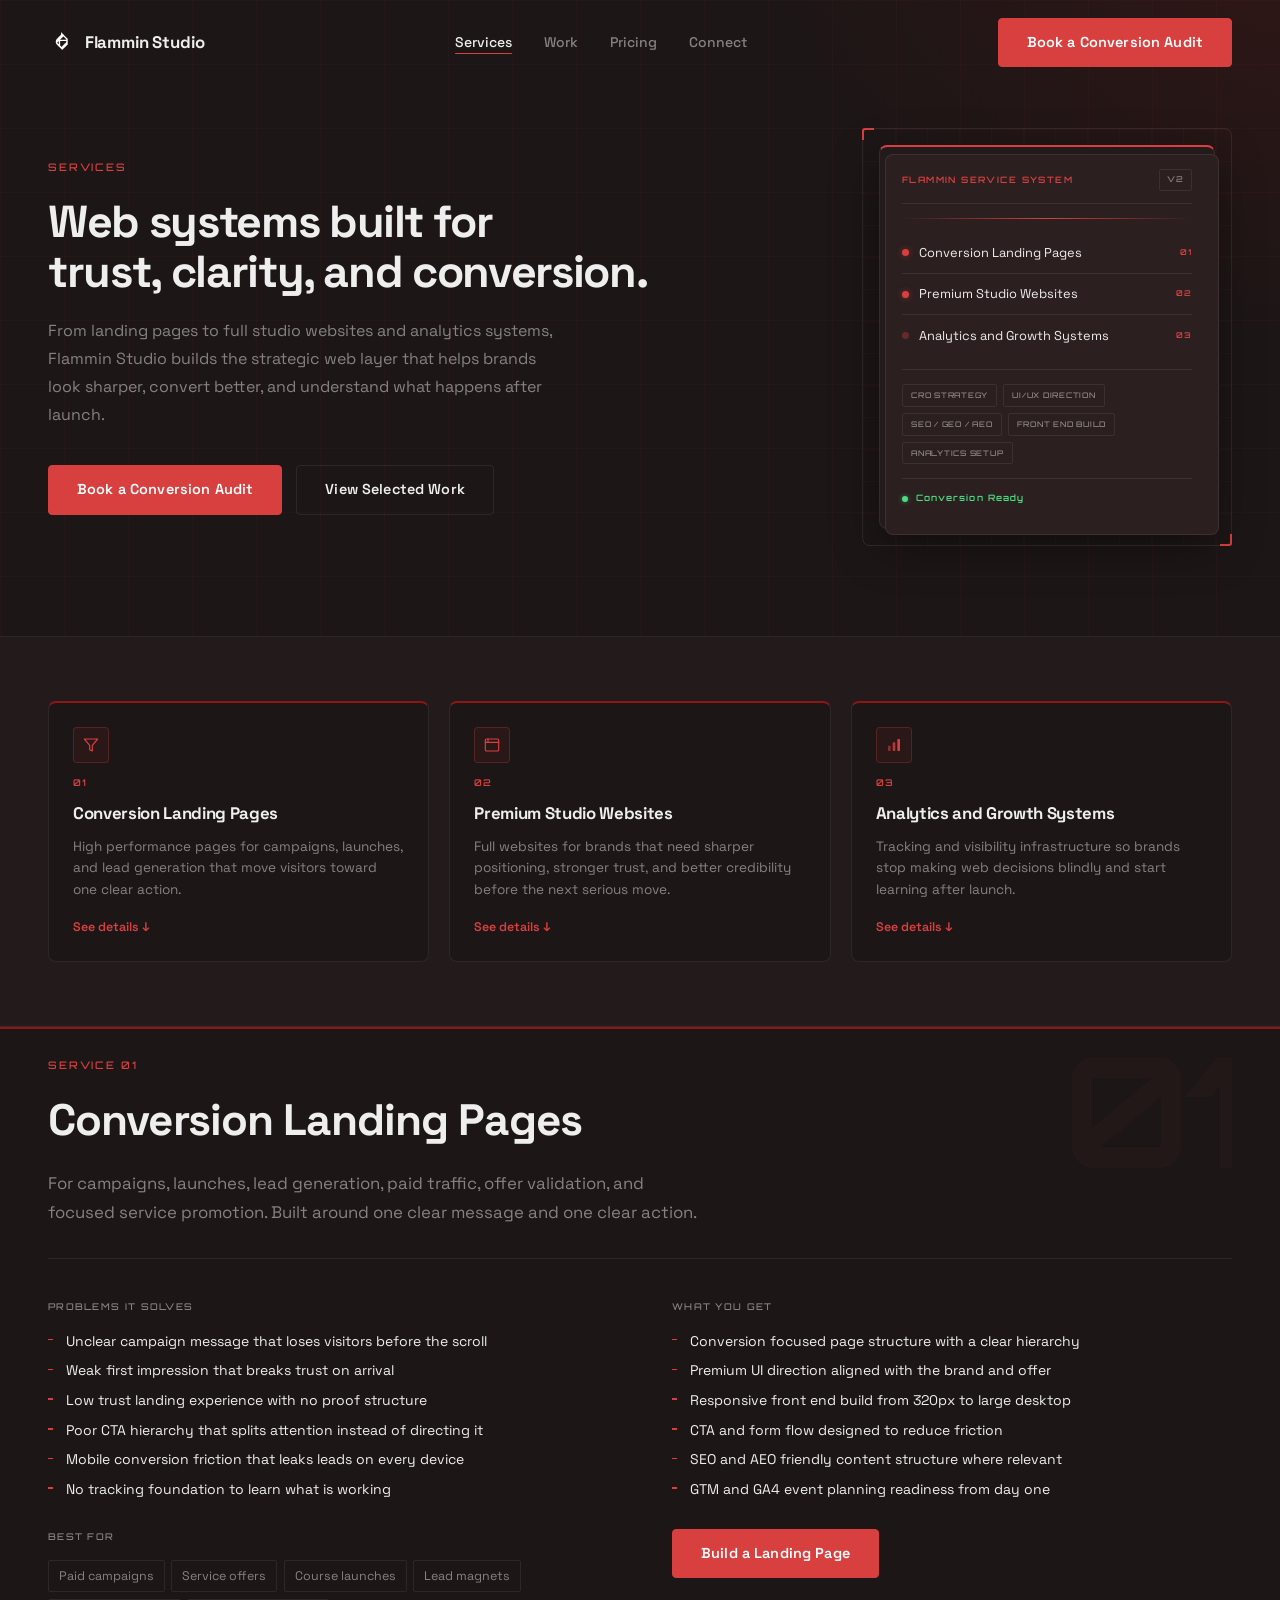
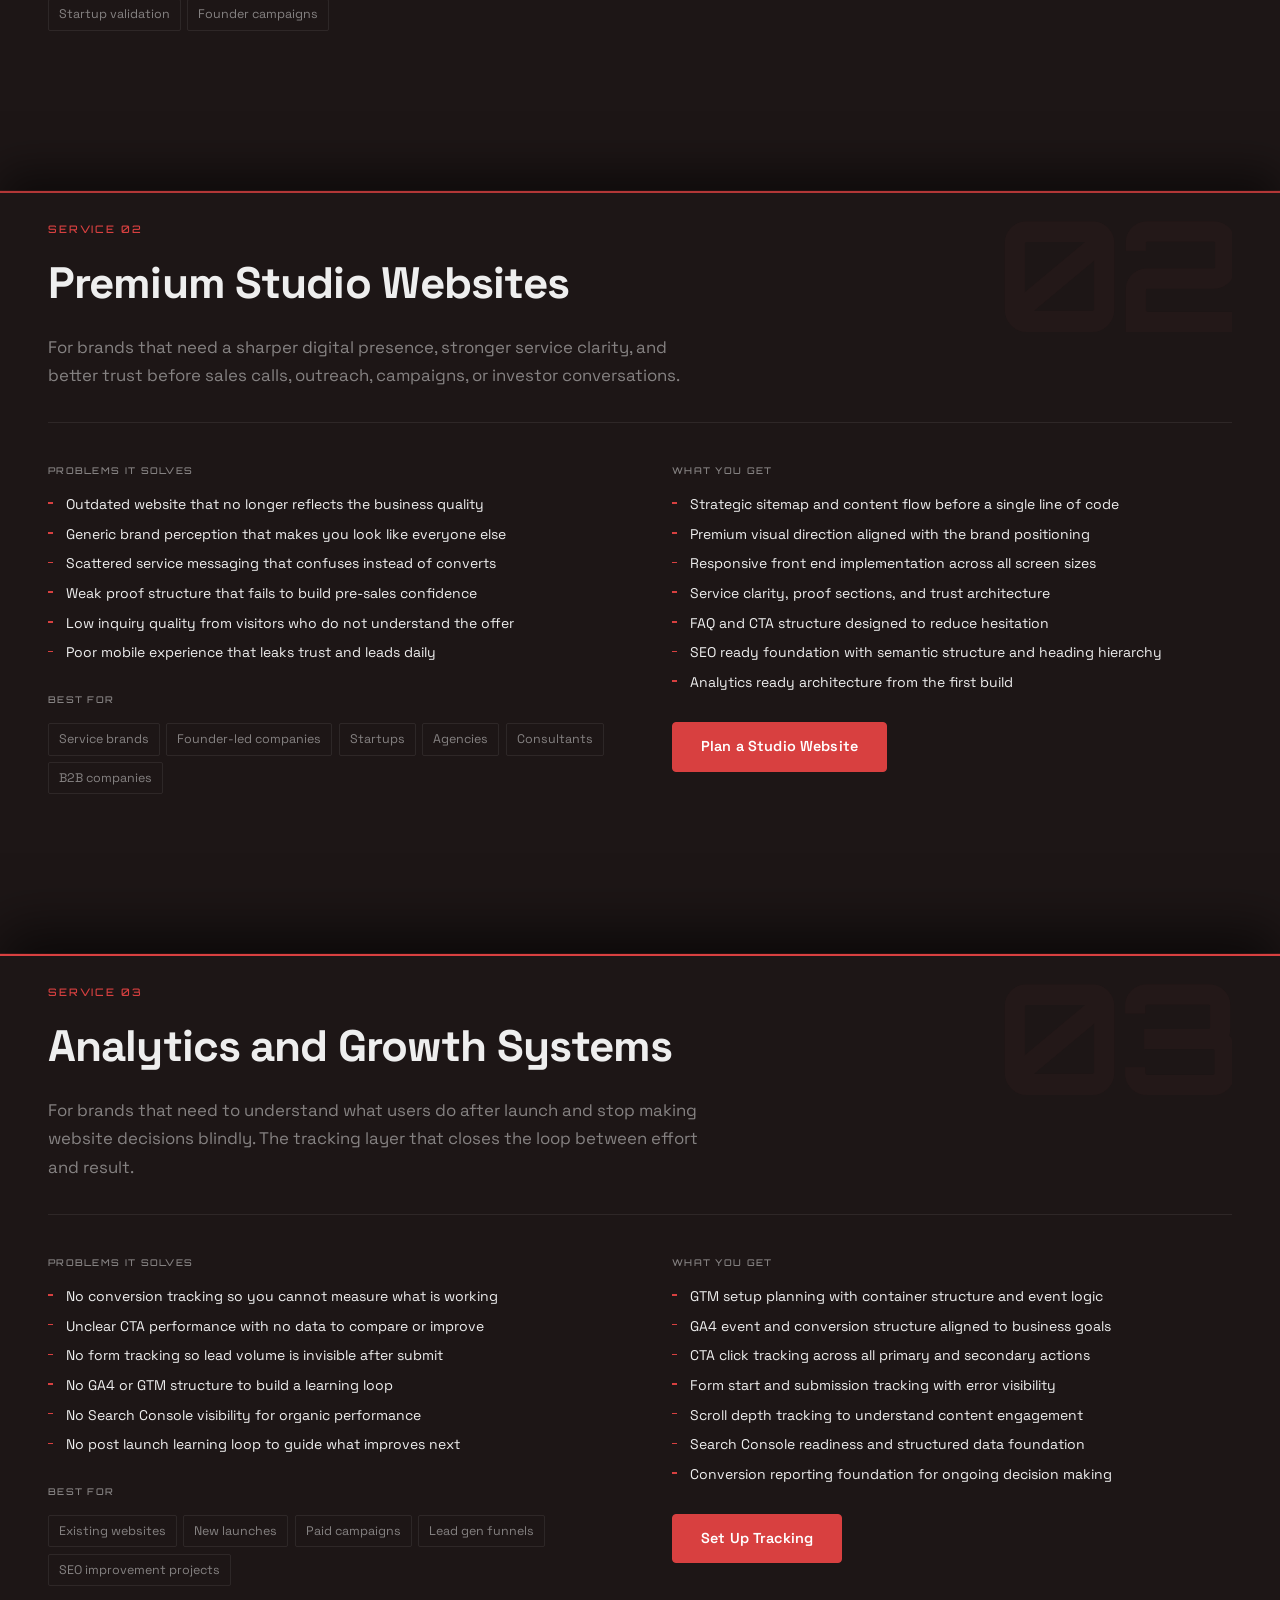
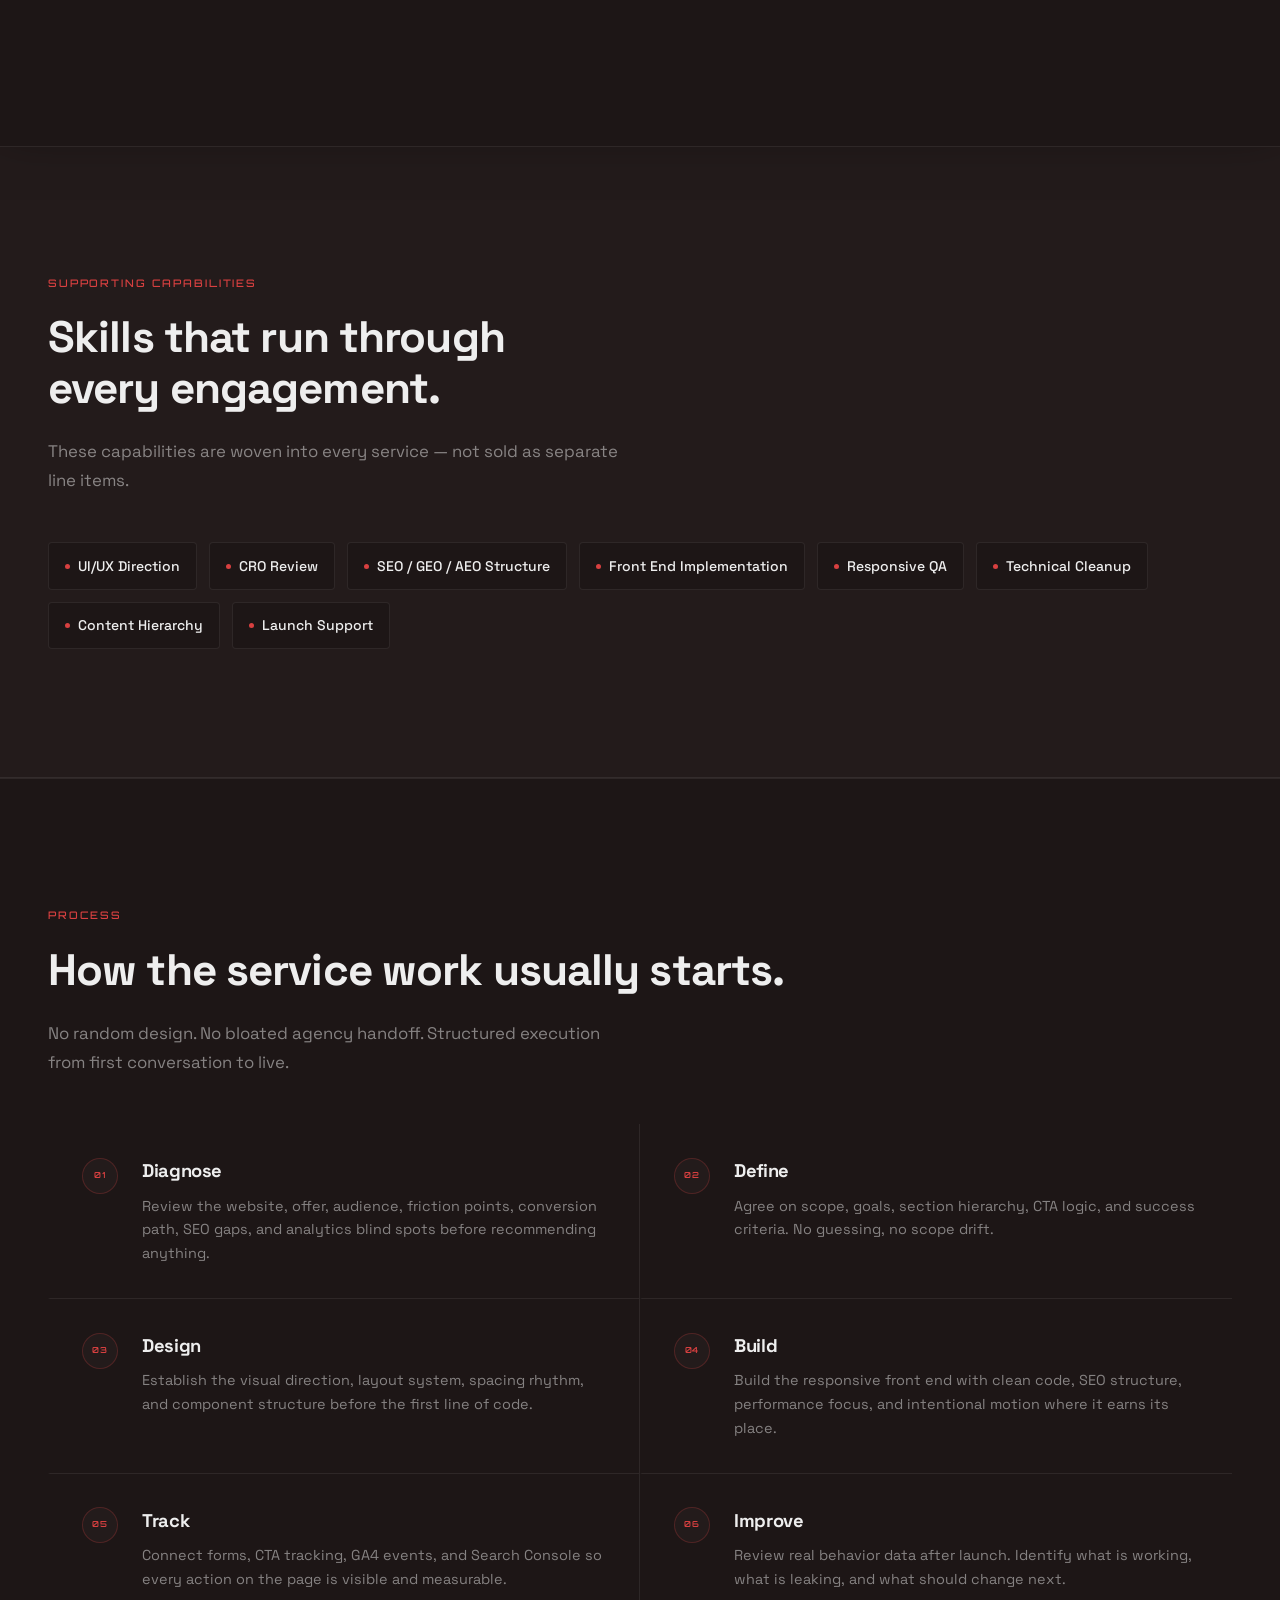
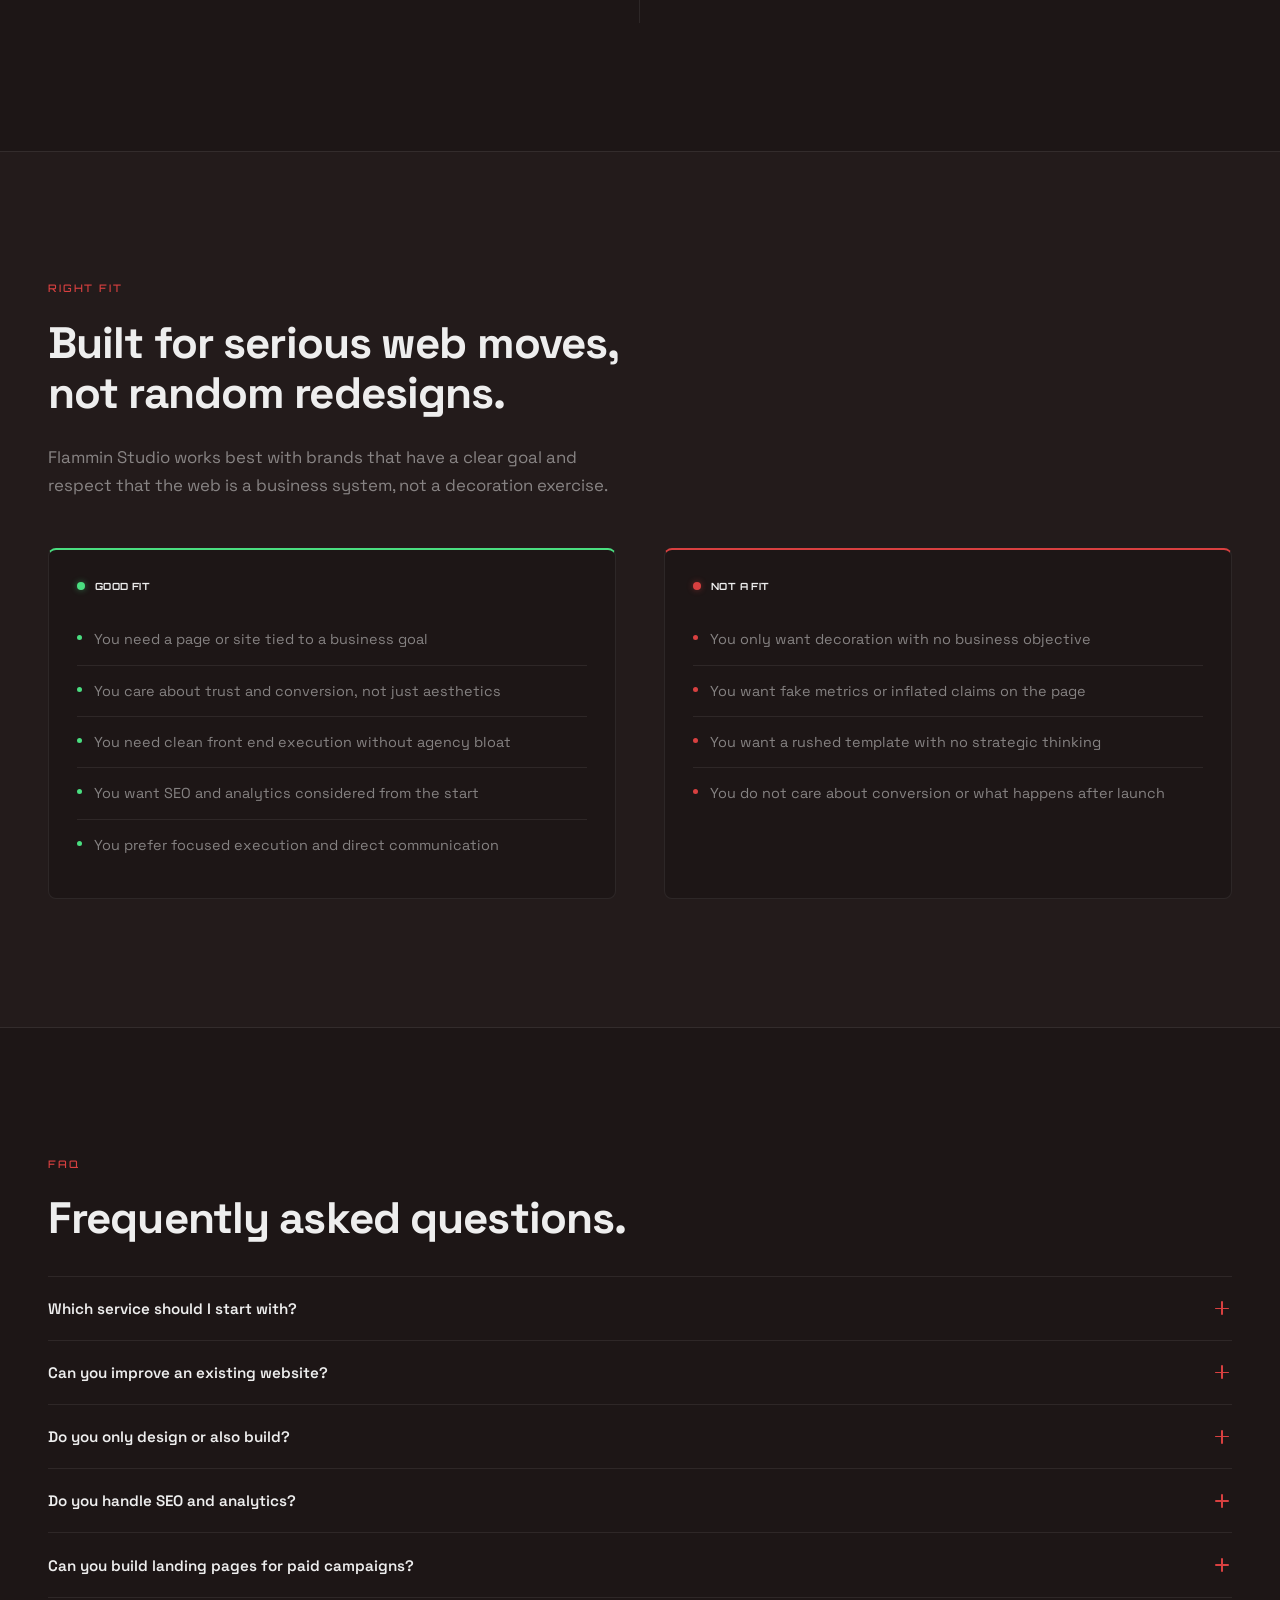
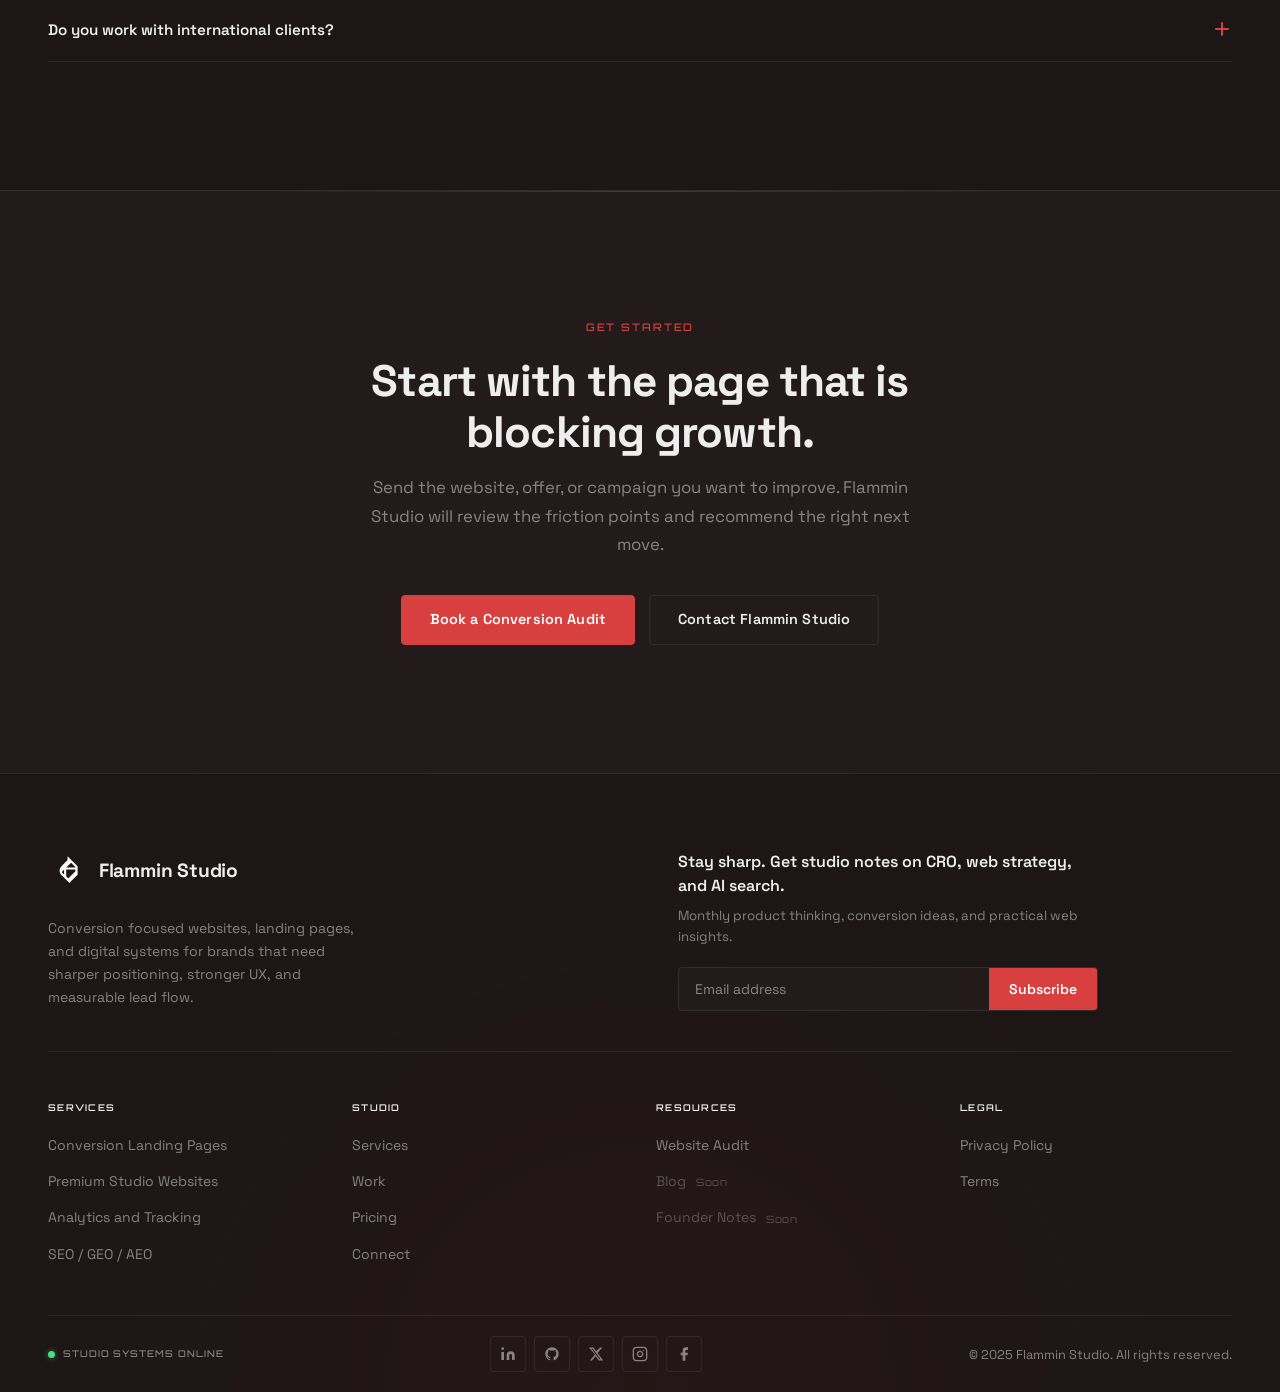
==== services.html @ ed37bf49 "Services page update" ====
<!doctype html>
<html lang="en">
  <head>
    <meta charset="UTF-8" />
    <meta name="viewport" content="width=device-width, initial-scale=1.0" />
    <title>Flammin Studio Services — Conversion Landing Pages, Websites, Analytics</title>
    <meta
      name="description"
      content="Explore Flammin Studio services for conversion landing pages, premium studio websites, SEO/GEO/AEO structure, front end development, and analytics ready growth systems."
    />
    <link rel="canonical" href="https://flammin.studio/services.html" />

    <!-- Open Graph -->
    <meta property="og:type" content="website" />
    <meta property="og:site_name" content="Flammin Studio" />
    <meta property="og:url" content="https://flammin.studio/services.html" />
    <meta
      property="og:title"
      content="Flammin Studio Services — Conversion Landing Pages, Websites, Analytics"
    />
    <meta
      property="og:description"
      content="Explore Flammin Studio services for conversion landing pages, premium studio websites, SEO/GEO/AEO structure, front end development, and analytics ready growth systems."
    />
    <meta
      property="og:image"
      content="https://flammin.studio/assets/og/flammin-studio-og.jpg"
    />

    <!-- Twitter Card -->
    <meta name="twitter:card" content="summary_large_image" />
    <meta
      name="twitter:title"
      content="Flammin Studio Services — Conversion Landing Pages, Websites, Analytics"
    />
    <meta
      name="twitter:description"
      content="Flammin Studio builds conversion landing pages, premium studio websites, and analytics systems for founders, service brands, and growth teams."
    />
    <meta
      name="twitter:image"
      content="https://flammin.studio/assets/og/flammin-studio-og.jpg"
    />

    <!-- Fonts -->
    <link rel="preconnect" href="https://fonts.googleapis.com" />
    <link rel="preconnect" href="https://fonts.gstatic.com" crossorigin />
    <link
      href="https://fonts.googleapis.com/css2?family=Space+Grotesk:wght@300;400;500;600;700&family=Orbitron:wght@400;500;600&display=swap"
      rel="stylesheet"
    />

    <!-- Favicons -->
    <link rel="icon" type="image/x-icon" href="assets/favicon/favicon.ico" />
    <link
      rel="icon"
      type="image/png"
      sizes="16x16"
      href="assets/favicon/favicon-16x16.png"
    />
    <link
      rel="icon"
      type="image/png"
      sizes="32x32"
      href="assets/favicon/favicon-32x32.png"
    />
    <link
      rel="apple-touch-icon"
      sizes="180x180"
      href="assets/favicon/apple-touch-icon.png"
    />
    <link rel="manifest" href="assets/favicon/site.webmanifest" />
    <meta name="theme-color" content="#1D1616" />

    <link rel="stylesheet" href="css/styles.css" />

    <!-- Services schema -->
    <script type="application/ld+json">
      {
        "@context": "https://schema.org",
        "@graph": [
          {
            "@type": "WebPage",
            "@id": "https://flammin.studio/services.html",
            "url": "https://flammin.studio/services.html",
            "name": "Flammin Studio Services — Conversion Landing Pages, Websites, Analytics",
            "isPartOf": { "@id": "https://flammin.studio/#website" },
            "description": "Flammin Studio services for conversion landing pages, premium studio websites, SEO/GEO/AEO structure, and analytics ready growth systems."
          },
          {
            "@type": "Service",
            "name": "Conversion Landing Pages",
            "provider": { "@id": "https://flammin.studio/#organization" },
            "description": "High performance landing pages built for campaigns, launches, lead generation, paid traffic, offer validation, and focused service promotion.",
            "areaServed": "Worldwide"
          },
          {
            "@type": "Service",
            "name": "Premium Studio Websites",
            "provider": { "@id": "https://flammin.studio/#organization" },
            "description": "Custom websites for brands that need sharper digital presence, stronger service clarity, and better trust before sales calls, outreach, campaigns, or investor conversations.",
            "areaServed": "Worldwide"
          },
          {
            "@type": "Service",
            "name": "Analytics and Growth Systems",
            "provider": { "@id": "https://flammin.studio/#organization" },
            "description": "GTM, GA4, and Search Console setup for brands that need to understand what users do after launch and stop making website decisions blindly.",
            "areaServed": "Worldwide"
          }
        ]
      }
    </script>
  </head>
  <body data-page="services">

    <!-- ===== HEADER ===== -->
    <header class="site-header" id="site-header">
      <div class="container header-inner">
        <a href="/" class="logo" aria-label="Flammin Studio — home">
          <img
            src="assets/logos/LOGO.svg"
            alt=""
            class="logo-mark"
            width="28"
            height="28"
            aria-hidden="true"
          />
          <span class="logo-wordmark">Flammin Studio</span>
        </a>

        <nav class="main-nav" id="main-nav" aria-label="Main navigation">
          <div class="nav-panel-head">
            <span class="nav-panel-label" aria-hidden="true">Menu</span>
            <button class="nav-close-btn" id="nav-close-btn" aria-label="Close menu">
              <span aria-hidden="true"></span>
              <span aria-hidden="true"></span>
            </button>
          </div>
          <ul class="nav-list" role="list">
            <li><a href="./services.html" class="nav-link" data-nav="services">Services</a></li>
            <li><a href="./index.html#work" class="nav-link" data-nav="work">Work</a></li>
            <li><a href="./index.html#audit" class="nav-link" data-nav="pricing">Pricing</a></li>
            <li><a href="./index.html#audit" class="nav-link" data-nav="connect">Connect</a></li>
          </ul>
          <div class="nav-panel-cta">
            <a href="./index.html#audit" class="btn btn-primary" data-event="cta_click" data-location="mobile_menu" data-label="book_conversion_audit">Book a Conversion Audit</a>
          </div>
        </nav>

        <div class="header-actions">
          <a
            href="./index.html#audit"
            class="btn btn-primary"
            data-event="cta_click"
            data-location="header"
            data-label="book_conversion_audit"
            >Book a Conversion Audit</a
          >
          <button
            class="menu-toggle"
            id="menu-toggle"
            aria-label="Open menu"
            aria-expanded="false"
            aria-controls="main-nav"
          >
            <span class="bar"></span>
            <span class="bar"></span>
            <span class="bar"></span>
          </button>
        </div>
      </div>
    </header>

    <main>

      <!-- ===== SERVICES HERO ===== -->
      <section class="services-hero" aria-labelledby="services-hero-heading">
        <div class="services-hero-bg" aria-hidden="true"></div>
        <div class="container services-hero-inner">

          <!-- Left: text content -->
          <div class="services-hero-content">
            <p class="eyebrow">Services</p>
            <h1 id="services-hero-heading" class="services-hero-headline">
              Web systems built for<br />trust, clarity, and conversion.
            </h1>
            <p class="services-hero-sub">
              From landing pages to full studio websites and analytics systems, Flammin Studio builds the strategic web layer that helps brands look sharper, convert better, and understand what happens after launch.
            </p>
            <div class="services-hero-ctas">
              <a
                href="./index.html#audit"
                class="btn btn-primary"
                data-event="cta_click"
                data-location="services_hero"
                data-label="book_conversion_audit"
                >Book a Conversion Audit</a
              >
              <a
                href="./index.html#work"
                class="btn btn-ghost"
                data-event="cta_click"
                data-location="services_hero"
                data-label="view_selected_work"
                >View Selected Work</a
              >
            </div>
          </div>

          <!-- Right: service system diagram — desktop only -->
          <div class="sv-diagram" aria-hidden="true">
            <div class="sv-frame">
              <div class="sv-panel">
                <div class="sv-header">
                  <span class="sv-eyebrow">FLAMMIN SERVICE SYSTEM</span>
                  <span class="sv-badge">V2</span>
                </div>
                <div class="sv-scan"></div>
                <ul class="sv-services">
                  <li class="sv-service-row">
                    <span class="sv-dot sv-dot--active"></span>
                    <span class="sv-service-name">Conversion Landing Pages</span>
                    <span class="sv-service-num">01</span>
                  </li>
                  <li class="sv-service-row">
                    <span class="sv-dot sv-dot--active"></span>
                    <span class="sv-service-name">Premium Studio Websites</span>
                    <span class="sv-service-num">02</span>
                  </li>
                  <li class="sv-service-row">
                    <span class="sv-dot sv-dot--dim"></span>
                    <span class="sv-service-name">Analytics and Growth Systems</span>
                    <span class="sv-service-num">03</span>
                  </li>
                </ul>
                <div class="sv-capabilities">
                  <span class="sv-cap">CRO Strategy</span>
                  <span class="sv-cap">UI/UX Direction</span>
                  <span class="sv-cap">SEO / GEO / AEO</span>
                  <span class="sv-cap">Front End Build</span>
                  <span class="sv-cap">Analytics Setup</span>
                </div>
                <div class="sv-footer-bar">
                  <span class="sv-status-dot"></span>
                  <span class="sv-status-text">Conversion Ready</span>
                </div>
              </div>
            </div>
          </div>

        </div>
      </section>

      <!-- ===== OFFER OVERVIEW STRIP ===== -->
      <section class="offer-overview-strip" aria-label="Service overview">
        <div class="container">
          <div class="offer-overview-grid">
            <a href="#landing-pages" class="offer-overview-card reveal-item" aria-label="Jump to Conversion Landing Pages section">
              <div class="offer-overview-icon">
                <!-- Funnel / target icon -->
                <svg width="16" height="16" viewBox="0 0 24 24" fill="none" stroke="currentColor" stroke-width="1.75" stroke-linecap="round" stroke-linejoin="round" aria-hidden="true">
                  <polygon points="22 3 2 3 10 12.46 10 19 14 21 14 12.46 22 3"/>
                </svg>
              </div>
              <span class="offer-overview-num">01</span>
              <p class="offer-overview-title">Conversion Landing Pages</p>
              <p class="offer-overview-promise">High performance pages for campaigns, launches, and lead generation that move visitors toward one clear action.</p>
              <span class="offer-overview-link" aria-hidden="true">See details ↓</span>
            </a>
            <a href="#studio-websites" class="offer-overview-card reveal-item" aria-label="Jump to Premium Studio Websites section">
              <div class="offer-overview-icon">
                <!-- Layout / browser frame icon -->
                <svg width="16" height="16" viewBox="0 0 24 24" fill="none" stroke="currentColor" stroke-width="1.75" stroke-linecap="round" stroke-linejoin="round" aria-hidden="true">
                  <rect x="2" y="3" width="20" height="18" rx="2"/>
                  <line x1="2" y1="8" x2="22" y2="8"/>
                  <line x1="6" y1="3" x2="6" y2="8"/>
                </svg>
              </div>
              <span class="offer-overview-num">02</span>
              <p class="offer-overview-title">Premium Studio Websites</p>
              <p class="offer-overview-promise">Full websites for brands that need sharper positioning, stronger trust, and better credibility before the next serious move.</p>
              <span class="offer-overview-link" aria-hidden="true">See details ↓</span>
            </a>
            <a href="#analytics-systems" class="offer-overview-card reveal-item" aria-label="Jump to Analytics and Growth Systems section">
              <div class="offer-overview-icon">
                <!-- Bar chart / signal nodes icon -->
                <svg width="16" height="16" viewBox="0 0 24 24" fill="currentColor" aria-hidden="true">
                  <rect x="3" y="13" width="4" height="8" rx="1" opacity="0.55"/>
                  <rect x="10" y="8" width="4" height="13" rx="1" opacity="0.78"/>
                  <rect x="17" y="3" width="4" height="18" rx="1"/>
                </svg>
              </div>
              <span class="offer-overview-num">03</span>
              <p class="offer-overview-title">Analytics and Growth Systems</p>
              <p class="offer-overview-promise">Tracking and visibility infrastructure so brands stop making web decisions blindly and start learning after launch.</p>
              <span class="offer-overview-link" aria-hidden="true">See details ↓</span>
            </a>
          </div>
        </div>
      </section>

      <!-- ===== SERVICE STACK ===== -->
      <div class="services-stack">

      <!-- SERVICE DETAIL: CONVERSION LANDING PAGES -->
      <section
        class="section service-detail service-stack-card stack-card-1"
        id="landing-pages"
        aria-labelledby="lp-heading"
      >
        <div class="container">
          <div class="service-detail-header" data-svc-num="01">
            <p class="eyebrow">Service 01</p>
            <h2 id="lp-heading" class="section-title">Conversion Landing Pages</h2>
            <p class="service-detail-positioning">
              For campaigns, launches, lead generation, paid traffic, offer validation, and focused service promotion. Built around one clear message and one clear action.
            </p>
          </div>

          <div class="service-detail-body">
            <div class="service-detail-col">
              <p class="service-col-label">Problems it solves</p>
              <ul class="service-list" role="list">
                <li>Unclear campaign message that loses visitors before the scroll</li>
                <li>Weak first impression that breaks trust on arrival</li>
                <li>Low trust landing experience with no proof structure</li>
                <li>Poor CTA hierarchy that splits attention instead of directing it</li>
                <li>Mobile conversion friction that leaks leads on every device</li>
                <li>No tracking foundation to learn what is working</li>
              </ul>

              <p class="service-col-label">Best for</p>
              <div class="service-best-fit">
                <span class="service-fit-tag">Paid campaigns</span>
                <span class="service-fit-tag">Service offers</span>
                <span class="service-fit-tag">Course launches</span>
                <span class="service-fit-tag">Lead magnets</span>
                <span class="service-fit-tag">Startup validation</span>
                <span class="service-fit-tag">Founder campaigns</span>
              </div>
            </div>

            <div class="service-detail-col">
              <p class="service-col-label">What you get</p>
              <ul class="service-list" role="list">
                <li>Conversion focused page structure with a clear hierarchy</li>
                <li>Premium UI direction aligned with the brand and offer</li>
                <li>Responsive front end build from 320px to large desktop</li>
                <li>CTA and form flow designed to reduce friction</li>
                <li>SEO and AEO friendly content structure where relevant</li>
                <li>GTM and GA4 event planning readiness from day one</li>
              </ul>
              <a
                href="./index.html#audit"
                class="btn btn-primary"
                data-event="cta_click"
                data-location="service_detail_landing"
                data-label="build_a_landing_page"
                >Build a Landing Page</a
              >
            </div>
          </div>
        </div>
      </section>

      <!-- SERVICE DETAIL: PREMIUM STUDIO WEBSITES -->
      <section
        class="section service-detail service-stack-card stack-card-2"
        id="studio-websites"
        aria-labelledby="sw-heading"
      >
        <div class="container">
          <div class="service-detail-header" data-svc-num="02">
            <p class="eyebrow">Service 02</p>
            <h2 id="sw-heading" class="section-title">Premium Studio Websites</h2>
            <p class="service-detail-positioning">
              For brands that need a sharper digital presence, stronger service clarity, and better trust before sales calls, outreach, campaigns, or investor conversations.
            </p>
          </div>

          <div class="service-detail-body">
            <div class="service-detail-col">
              <p class="service-col-label">Problems it solves</p>
              <ul class="service-list" role="list">
                <li>Outdated website that no longer reflects the business quality</li>
                <li>Generic brand perception that makes you look like everyone else</li>
                <li>Scattered service messaging that confuses instead of converts</li>
                <li>Weak proof structure that fails to build pre-sales confidence</li>
                <li>Low inquiry quality from visitors who do not understand the offer</li>
                <li>Poor mobile experience that leaks trust and leads daily</li>
              </ul>

              <p class="service-col-label">Best for</p>
              <div class="service-best-fit">
                <span class="service-fit-tag">Service brands</span>
                <span class="service-fit-tag">Founder-led companies</span>
                <span class="service-fit-tag">Startups</span>
                <span class="service-fit-tag">Agencies</span>
                <span class="service-fit-tag">Consultants</span>
                <span class="service-fit-tag">B2B companies</span>
              </div>
            </div>

            <div class="service-detail-col">
              <p class="service-col-label">What you get</p>
              <ul class="service-list" role="list">
                <li>Strategic sitemap and content flow before a single line of code</li>
                <li>Premium visual direction aligned with the brand positioning</li>
                <li>Responsive front end implementation across all screen sizes</li>
                <li>Service clarity, proof sections, and trust architecture</li>
                <li>FAQ and CTA structure designed to reduce hesitation</li>
                <li>SEO ready foundation with semantic structure and heading hierarchy</li>
                <li>Analytics ready architecture from the first build</li>
              </ul>
              <a
                href="./index.html#audit"
                class="btn btn-primary"
                data-event="cta_click"
                data-location="service_detail_website"
                data-label="plan_a_studio_website"
                >Plan a Studio Website</a
              >
            </div>
          </div>
        </div>
      </section>

      <!-- SERVICE DETAIL: ANALYTICS AND GROWTH SYSTEMS -->
      <section
        class="section service-detail service-stack-card stack-card-3"
        id="analytics-systems"
        aria-labelledby="ag-heading"
      >
        <div class="container">
          <div class="service-detail-header" data-svc-num="03">
            <p class="eyebrow">Service 03</p>
            <h2 id="ag-heading" class="section-title">Analytics and Growth Systems</h2>
            <p class="service-detail-positioning">
              For brands that need to understand what users do after launch and stop making website decisions blindly. The tracking layer that closes the loop between effort and result.
            </p>
          </div>

          <div class="service-detail-body">
            <div class="service-detail-col">
              <p class="service-col-label">Problems it solves</p>
              <ul class="service-list" role="list">
                <li>No conversion tracking so you cannot measure what is working</li>
                <li>Unclear CTA performance with no data to compare or improve</li>
                <li>No form tracking so lead volume is invisible after submit</li>
                <li>No GA4 or GTM structure to build a learning loop</li>
                <li>No Search Console visibility for organic performance</li>
                <li>No post launch learning loop to guide what improves next</li>
              </ul>

              <p class="service-col-label">Best for</p>
              <div class="service-best-fit">
                <span class="service-fit-tag">Existing websites</span>
                <span class="service-fit-tag">New launches</span>
                <span class="service-fit-tag">Paid campaigns</span>
                <span class="service-fit-tag">Lead gen funnels</span>
                <span class="service-fit-tag">SEO improvement projects</span>
              </div>
            </div>

            <div class="service-detail-col">
              <p class="service-col-label">What you get</p>
              <ul class="service-list" role="list">
                <li>GTM setup planning with container structure and event logic</li>
                <li>GA4 event and conversion structure aligned to business goals</li>
                <li>CTA click tracking across all primary and secondary actions</li>
                <li>Form start and submission tracking with error visibility</li>
                <li>Scroll depth tracking to understand content engagement</li>
                <li>Search Console readiness and structured data foundation</li>
                <li>Conversion reporting foundation for ongoing decision making</li>
              </ul>
              <a
                href="./index.html#audit"
                class="btn btn-primary"
                data-event="cta_click"
                data-location="service_detail_analytics"
                data-label="set_up_tracking"
                >Set Up Tracking</a
              >
            </div>
          </div>
        </div>
      </section>

      </div><!-- /.services-stack -->

      <!-- ===== SUPPORTING CAPABILITIES ===== -->
      <section
        class="section"
        id="capabilities"
        aria-labelledby="caps-heading"
        style="border-bottom: 1px solid var(--color-border); background-color: var(--color-surface);"
      >
        <div class="container">
          <p class="eyebrow">Supporting Capabilities</p>
          <h2 id="caps-heading" class="section-title">
            Skills that run through<br />every engagement.
          </h2>
          <p class="section-sub">
            These capabilities are woven into every service — not sold as separate line items.
          </p>
          <div class="addons-grid">
            <div class="addon-item reveal-item"><span class="addon-dot" aria-hidden="true"></span>UI/UX Direction</div>
            <div class="addon-item reveal-item"><span class="addon-dot" aria-hidden="true"></span>CRO Review</div>
            <div class="addon-item reveal-item"><span class="addon-dot" aria-hidden="true"></span>SEO / GEO / AEO Structure</div>
            <div class="addon-item reveal-item"><span class="addon-dot" aria-hidden="true"></span>Front End Implementation</div>
            <div class="addon-item reveal-item"><span class="addon-dot" aria-hidden="true"></span>Responsive QA</div>
            <div class="addon-item reveal-item"><span class="addon-dot" aria-hidden="true"></span>Technical Cleanup</div>
            <div class="addon-item reveal-item"><span class="addon-dot" aria-hidden="true"></span>Content Hierarchy</div>
            <div class="addon-item reveal-item"><span class="addon-dot" aria-hidden="true"></span>Launch Support</div>
          </div>
        </div>
      </section>

      <!-- ===== PROCESS SECTION ===== -->
      <section
        class="section process-section"
        id="services-process"
        aria-labelledby="services-process-heading"
      >
        <div class="container">
          <p class="eyebrow">Process</p>
          <h2 id="services-process-heading" class="section-title">
            How the service work usually starts.
          </h2>
          <p class="section-sub">
            No random design. No bloated agency handoff. Structured execution from first conversation to live.
          </p>
          <ol class="process-list" role="list">
            <li class="process-step reveal-item">
              <span class="step-num" aria-hidden="true">01</span>
              <div class="step-body">
                <h3 class="step-title">Diagnose</h3>
                <p class="step-desc">
                  Review the website, offer, audience, friction points, conversion path, SEO gaps, and analytics blind spots before recommending anything.
                </p>
              </div>
            </li>
            <li class="process-step reveal-item">
              <span class="step-num" aria-hidden="true">02</span>
              <div class="step-body">
                <h3 class="step-title">Define</h3>
                <p class="step-desc">
                  Agree on scope, goals, section hierarchy, CTA logic, and success criteria. No guessing, no scope drift.
                </p>
              </div>
            </li>
            <li class="process-step reveal-item">
              <span class="step-num" aria-hidden="true">03</span>
              <div class="step-body">
                <h3 class="step-title">Design</h3>
                <p class="step-desc">
                  Establish the visual direction, layout system, spacing rhythm, and component structure before the first line of code.
                </p>
              </div>
            </li>
            <li class="process-step reveal-item">
              <span class="step-num" aria-hidden="true">04</span>
              <div class="step-body">
                <h3 class="step-title">Build</h3>
                <p class="step-desc">
                  Build the responsive front end with clean code, SEO structure, performance focus, and intentional motion where it earns its place.
                </p>
              </div>
            </li>
            <li class="process-step reveal-item">
              <span class="step-num" aria-hidden="true">05</span>
              <div class="step-body">
                <h3 class="step-title">Track</h3>
                <p class="step-desc">
                  Connect forms, CTA tracking, GA4 events, and Search Console so every action on the page is visible and measurable.
                </p>
              </div>
            </li>
            <li class="process-step reveal-item">
              <span class="step-num" aria-hidden="true">06</span>
              <div class="step-body">
                <h3 class="step-title">Improve</h3>
                <p class="step-desc">
                  Review real behavior data after launch. Identify what is working, what is leaking, and what should change next.
                </p>
              </div>
            </li>
          </ol>
        </div>
      </section>

      <!-- ===== FIT SECTION ===== -->
      <section
        class="section"
        id="who-its-for"
        aria-labelledby="fit-heading"
        style="background-color: var(--color-surface); border-bottom: 1px solid var(--color-border); border-top: 1px solid var(--color-border);"
      >
        <div class="container">
          <p class="eyebrow">Right Fit</p>
          <h2 id="fit-heading" class="section-title">
            Built for serious web moves,<br />not random redesigns.
          </h2>
          <p class="section-sub">
            Flammin Studio works best with brands that have a clear goal and respect that the web is a business system, not a decoration exercise.
          </p>
          <div class="fit-grid">
            <div>
              <p class="fit-col-title">
                <span class="fit-indicator fit-indicator--yes" aria-hidden="true"></span>
                Good fit
              </p>
              <ul class="fit-list fit-yes" role="list">
                <li>You need a page or site tied to a business goal</li>
                <li>You care about trust and conversion, not just aesthetics</li>
                <li>You need clean front end execution without agency bloat</li>
                <li>You want SEO and analytics considered from the start</li>
                <li>You prefer focused execution and direct communication</li>
              </ul>
            </div>
            <div>
              <p class="fit-col-title">
                <span class="fit-indicator fit-indicator--no" aria-hidden="true"></span>
                Not a fit
              </p>
              <ul class="fit-list fit-no" role="list">
                <li>You only want decoration with no business objective</li>
                <li>You want fake metrics or inflated claims on the page</li>
                <li>You want a rushed template with no strategic thinking</li>
                <li>You do not care about conversion or what happens after launch</li>
              </ul>
            </div>
          </div>
        </div>
      </section>

      <!-- ===== FAQ SECTION ===== -->
      <section
        class="section faq-section"
        id="services-faq"
        aria-labelledby="services-faq-heading"
      >
        <div class="container">
          <p class="eyebrow">FAQ</p>
          <h2 id="services-faq-heading" class="section-title">
            Frequently asked questions.
          </h2>
          <dl class="faq-list">
            <div class="faq-item">
              <dt>
                <button
                  class="faq-toggle"
                  aria-expanded="false"
                  aria-controls="sfaq-a1"
                >
                  Which service should I start with?
                  <span class="faq-icon" aria-hidden="true"></span>
                </button>
              </dt>
              <dd class="faq-answer" id="sfaq-a1">
                <p>
                  It depends on your most urgent business constraint. If you have a campaign, launch, or offer that needs a focused page now — start with a conversion landing page. If your overall brand presence is working against you in sales calls or outreach — start with a studio website. If you already have a site but no visibility into what users do — start with analytics. Book a conversion audit and the right starting point will become clear quickly.
                </p>
              </dd>
            </div>

            <div class="faq-item">
              <dt>
                <button
                  class="faq-toggle"
                  aria-expanded="false"
                  aria-controls="sfaq-a2"
                >
                  Can you improve an existing website?
                  <span class="faq-icon" aria-hidden="true"></span>
                </button>
              </dt>
              <dd class="faq-answer" id="sfaq-a2">
                <p>
                  Yes. Flammin Studio can start with a conversion audit and then move into targeted improvements — a new landing page, a homepage rewrite, SEO structure, or tracking setup — without requiring a full rebuild. You do not need to start from scratch to see better results.
                </p>
              </dd>
            </div>

            <div class="faq-item">
              <dt>
                <button
                  class="faq-toggle"
                  aria-expanded="false"
                  aria-controls="sfaq-a3"
                >
                  Do you only design or also build?
                  <span class="faq-icon" aria-hidden="true"></span>
                </button>
              </dt>
              <dd class="faq-answer" id="sfaq-a3">
                <p>
                  Both. Flammin Studio handles the design direction and the full front end build — with strategy, UX, SEO structure, and analytics considered from the beginning. You get one focused partner, not a fragmented chain of vendors where design and development are disconnected.
                </p>
              </dd>
            </div>

            <div class="faq-item">
              <dt>
                <button
                  class="faq-toggle"
                  aria-expanded="false"
                  aria-controls="sfaq-a4"
                >
                  Do you handle SEO and analytics?
                  <span class="faq-icon" aria-hidden="true"></span>
                </button>
              </dt>
              <dd class="faq-answer" id="sfaq-a4">
                <p>
                  Yes. Every build includes SEO, GEO, and AEO foundations — semantic HTML, heading hierarchy, metadata, and extractable content structure. Analytics setup can include GTM container planning, GA4 event structure, form and CTA tracking, scroll depth, and Search Console readiness.
                </p>
              </dd>
            </div>

            <div class="faq-item">
              <dt>
                <button
                  class="faq-toggle"
                  aria-expanded="false"
                  aria-controls="sfaq-a5"
                >
                  Can you build landing pages for paid campaigns?
                  <span class="faq-icon" aria-hidden="true"></span>
                </button>
              </dt>
              <dd class="faq-answer" id="sfaq-a5">
                <p>
                  Yes. Conversion landing pages are specifically designed for paid traffic — Google Ads, Meta, LinkedIn, and other channels. They are built around a single message, a single CTA, and a tracking foundation so you can measure and improve performance from the first session.
                </p>
              </dd>
            </div>

            <div class="faq-item">
              <dt>
                <button
                  class="faq-toggle"
                  aria-expanded="false"
                  aria-controls="sfaq-a6"
                >
                  Do you work with international clients?
                  <span class="faq-icon" aria-hidden="true"></span>
                </button>
              </dt>
              <dd class="faq-answer" id="sfaq-a6">
                <p>
                  Yes. Flammin Studio works with founders, service brands, and growth teams across markets. RTL and bilingual projects are also supported — including Hebrew, Arabic, and other right-to-left languages.
                </p>
              </dd>
            </div>
          </dl>
        </div>

        <script type="application/ld+json">
          {
            "@context": "https://schema.org",
            "@type": "FAQPage",
            "mainEntity": [
              {
                "@type": "Question",
                "name": "Which service should I start with?",
                "acceptedAnswer": {
                  "@type": "Answer",
                  "text": "It depends on your most urgent business constraint. If you have a campaign or offer that needs a focused page — start with a conversion landing page. If your overall brand presence works against you — start with a studio website. If you have a site but no visibility — start with analytics."
                }
              },
              {
                "@type": "Question",
                "name": "Can you improve an existing website?",
                "acceptedAnswer": {
                  "@type": "Answer",
                  "text": "Yes. Flammin Studio can start with a conversion audit and then move into targeted improvements — a new landing page, a homepage rewrite, SEO structure, or tracking setup — without requiring a full rebuild."
                }
              },
              {
                "@type": "Question",
                "name": "Do you only design or also build?",
                "acceptedAnswer": {
                  "@type": "Answer",
                  "text": "Both. Flammin Studio handles the design direction and the full front end build — with strategy, UX, SEO structure, and analytics considered from the beginning."
                }
              },
              {
                "@type": "Question",
                "name": "Do you handle SEO and analytics?",
                "acceptedAnswer": {
                  "@type": "Answer",
                  "text": "Yes. Every build includes SEO, GEO, and AEO foundations. Analytics setup can include GTM planning, GA4 event structure, form and CTA tracking, scroll depth, and Search Console readiness."
                }
              },
              {
                "@type": "Question",
                "name": "Can you build landing pages for paid campaigns?",
                "acceptedAnswer": {
                  "@type": "Answer",
                  "text": "Yes. Conversion landing pages are built for paid traffic — Google Ads, Meta, LinkedIn, and other channels — with a single message, single CTA, and tracking foundation from day one."
                }
              },
              {
                "@type": "Question",
                "name": "Do you work with international clients?",
                "acceptedAnswer": {
                  "@type": "Answer",
                  "text": "Yes. Flammin Studio works with founders, service brands, and growth teams across markets. RTL and bilingual projects including Hebrew and Arabic are also supported."
                }
              }
            ]
          }
        </script>
      </section>

      <!-- ===== FINAL CTA ===== -->
      <section
        class="section final-cta-section"
        id="services-cta"
        aria-labelledby="final-cta-heading"
      >
        <div class="container">
          <div class="final-cta-inner">
            <p class="eyebrow">Get Started</p>
            <h2 id="final-cta-heading" class="section-title">
              Start with the page that is blocking growth.
            </h2>
            <p class="section-sub">
              Send the website, offer, or campaign you want to improve. Flammin Studio will review the friction points and recommend the right next move.
            </p>
            <div class="final-cta-btns">
              <a
                href="./index.html#audit"
                class="btn btn-primary"
                data-event="cta_click"
                data-location="services_final_cta"
                data-label="book_conversion_audit"
                >Book a Conversion Audit</a
              >
              <a
                href="mailto:flamminstudio@gmail.com"
                class="btn btn-ghost"
                data-event="email_click"
                data-location="services_final_cta"
                data-label="contact_flammin_studio"
                >Contact Flammin Studio</a
              >
            </div>
          </div>
        </div>
      </section>

    </main>

    <!-- ===== FOOTER ===== -->
    <footer class="site-footer" id="footer">
      <div class="container footer-body">

        <!-- Brand -->
        <div class="footer-brand">
          <a href="/" class="logo" aria-label="Flammin Studio — home">
            <img src="assets/logos/LOGO.svg" alt="" class="logo-mark" width="42" height="42" aria-hidden="true" />
            <span class="logo-wordmark">Flammin Studio</span>
          </a>
          <p class="footer-tagline">
            Conversion focused websites, landing pages, and digital systems for brands that need sharper positioning, stronger UX, and measurable lead flow.
          </p>
        </div>

        <!-- Newsletter -->
        <div class="footer-newsletter">
          <p class="footer-nl-heading">Stay sharp. Get studio notes on CRO, web strategy, and AI search.</p>
          <p class="footer-nl-sub">Monthly product thinking, conversion ideas, and practical web insights.</p>
          <form class="newsletter-form" id="newsletter-form" novalidate aria-label="Newsletter signup">
            <div class="newsletter-field">
              <label for="nl-email" class="sr-only">Email address</label>
              <input type="email" id="nl-email" name="email" class="newsletter-input" placeholder="Email address" required autocomplete="email" />
              <button type="submit" class="newsletter-btn">Subscribe</button>
            </div>
            <p class="newsletter-msg" id="newsletter-msg" aria-live="polite" hidden></p>
          </form>
        </div>

        <!-- Column nav grid -->
        <div class="footer-columns-wrap">
          <div class="footer-columns">
            <nav class="footer-col" aria-label="Services">
              <p class="footer-col-title">Services</p>
              <ul class="footer-col-list" role="list">
                <li><a href="#landing-pages" class="footer-col-link">Conversion Landing Pages</a></li>
                <li><a href="#studio-websites" class="footer-col-link">Premium Studio Websites</a></li>
                <li><a href="#analytics-systems" class="footer-col-link">Analytics and Tracking</a></li>
                <li><a href="#capabilities" class="footer-col-link">SEO / GEO / AEO</a></li>
              </ul>
            </nav>
            <nav class="footer-col" aria-label="Studio">
              <p class="footer-col-title">Studio</p>
              <ul class="footer-col-list" role="list">
                <li><a href="./services.html" class="footer-col-link">Services</a></li>
                <li><a href="./index.html#work" class="footer-col-link">Work</a></li>
                <li><a href="./index.html#audit" class="footer-col-link">Pricing</a></li>
                <li><a href="./index.html#audit" class="footer-col-link">Connect</a></li>
              </ul>
            </nav>
            <nav class="footer-col" aria-label="Resources">
              <p class="footer-col-title">Resources</p>
              <ul class="footer-col-list" role="list">
                <li><a href="./index.html#audit" class="footer-col-link">Website Audit</a></li>
                <li><a href="#" class="footer-col-link footer-col-link--soon">Blog <span class="footer-soon" aria-label="coming soon">Soon</span></a></li>
                <li><a href="#" class="footer-col-link footer-col-link--soon">Founder Notes <span class="footer-soon" aria-label="coming soon">Soon</span></a></li>
              </ul>
            </nav>
            <nav class="footer-col" aria-label="Legal">
              <p class="footer-col-title">Legal</p>
              <ul class="footer-col-list" role="list">
                <li><a href="privacy-policy.html" class="footer-col-link">Privacy Policy</a></li>
                <li><a href="terms.html" class="footer-col-link">Terms</a></li>
              </ul>
            </nav>
          </div>
        </div>

        <!-- Bottom bar -->
        <div class="footer-bottom">
          <div class="footer-bottom-inner">
            <div class="footer-status">
              <span class="status-dot" aria-hidden="true"></span>
              <span class="status-text">Studio systems online</span>
            </div>
            <div class="footer-social-icons" aria-label="Follow Flammin Studio">
              <a href="https://www.linkedin.com/in/adam-amar1/" class="social-icon-link" aria-label="LinkedIn" target="_blank" rel="noopener noreferrer" data-event="social_click" data-label="linkedin">
                <svg width="16" height="16" viewBox="0 0 24 24" fill="currentColor" aria-hidden="true"><path d="M16 8a6 6 0 0 1 6 6v7h-4v-7a2 2 0 0 0-2-2 2 2 0 0 0-2 2v7h-4v-7a6 6 0 0 1 6-6z"/><rect x="2" y="9" width="4" height="12"/><circle cx="4" cy="4" r="2"/></svg>
              </a>
              <a href="https://github.com/admamr" class="social-icon-link" aria-label="GitHub" target="_blank" rel="noopener noreferrer" data-event="social_click" data-label="github">
                <svg width="16" height="16" viewBox="0 0 24 24" fill="currentColor" aria-hidden="true"><path d="M12 2C6.477 2 2 6.477 2 12c0 4.418 2.865 8.167 6.839 9.489.5.092.682-.217.682-.482 0-.237-.009-.868-.013-1.703-2.782.603-3.369-1.342-3.369-1.342-.454-1.155-1.11-1.462-1.11-1.462-.908-.62.069-.608.069-.608 1.003.07 1.531 1.03 1.531 1.03.892 1.529 2.341 1.087 2.91.832.092-.647.35-1.087.636-1.337-2.22-.253-4.555-1.11-4.555-4.943 0-1.091.39-1.984 1.029-2.683-.103-.253-.446-1.27.098-2.647 0 0 .84-.269 2.75 1.025A9.578 9.578 0 0 1 12 6.836a9.59 9.59 0 0 1 2.504.337c1.909-1.294 2.747-1.025 2.747-1.025.546 1.377.203 2.394.1 2.647.64.699 1.028 1.592 1.028 2.683 0 3.842-2.339 4.687-4.566 4.935.359.309.678.919.678 1.852 0 1.336-.012 2.415-.012 2.744 0 .267.18.578.688.48C19.138 20.163 22 16.418 22 12c0-5.523-4.477-10-10-10z"/></svg>
              </a>
              <a href="https://x.com/FlamminStudio" class="social-icon-link" aria-label="X (Twitter)" target="_blank" rel="noopener noreferrer" data-event="social_click" data-label="x_twitter">
                <svg width="16" height="16" viewBox="0 0 24 24" fill="currentColor" aria-hidden="true"><path d="M18.244 2.25h3.308l-7.227 8.26 8.502 11.24H16.17l-4.714-6.231-5.401 6.231H2.744l7.73-8.835L1.254 2.25H8.08l4.253 5.622zm-1.161 17.52h1.833L7.084 4.126H5.117z"/></svg>
              </a>
              <a href="https://www.instagram.com/flammin.studio/" class="social-icon-link" aria-label="Instagram" target="_blank" rel="noopener noreferrer" data-event="social_click" data-label="instagram">
                <svg width="16" height="16" viewBox="0 0 24 24" fill="none" stroke="currentColor" stroke-width="2" stroke-linecap="round" stroke-linejoin="round" aria-hidden="true"><rect x="2" y="2" width="20" height="20" rx="5" ry="5"/><path d="M16 11.37A4 4 0 1 1 12.63 8 4 4 0 0 1 16 11.37z"/><line x1="17.5" y1="6.5" x2="17.51" y2="6.5"/></svg>
              </a>
              <a href="https://www.facebook.com/profile.php?id=61586140502892" class="social-icon-link" aria-label="Facebook" target="_blank" rel="noopener noreferrer" data-event="social_click" data-label="facebook">
                <svg width="16" height="16" viewBox="0 0 24 24" fill="currentColor" aria-hidden="true"><path d="M18 2h-3a5 5 0 0 0-5 5v3H7v4h3v8h4v-8h3l1-4h-4V7a1 1 0 0 1 1-1h3z"/></svg>
              </a>
            </div>
            <p class="copyright">&copy; 2025 Flammin Studio. All rights reserved.</p>
          </div>
        </div>

      </div>
    </footer>

    <div class="custom-cursor" aria-hidden="true"></div>

    <script src="https://cdn.jsdelivr.net/npm/gsap@3.12.5/dist/gsap.min.js"></script>
    <script src="js/main.js"></script>

    <!-- Services hero entrance -->
    <script>
      if (typeof gsap !== 'undefined' && !window.matchMedia('(prefers-reduced-motion: reduce)').matches) {
        var sTl = gsap.timeline({ defaults: { ease: 'power2.out', clearProps: 'all' } });
        sTl
          .from('.services-hero .eyebrow',        { opacity: 0, y: 12, duration: 0.5  }, 0.1)
          .from('.services-hero-headline',         { opacity: 0, y: 20, duration: 0.6  }, 0.26)
          .from('.services-hero-sub',              { opacity: 0, y: 14, duration: 0.5  }, 0.5)
          .from('.services-hero-ctas',             { opacity: 0, y: 10, duration: 0.45 }, 0.66);
      }
    </script>
  </body>
</html>
---- css/styles.css ----
/* ============================================================
   FLAMMIN STUDIO V2 — Design System
   ============================================================ */

/* ---- Tokens ---- */
:root {
  --color-base: #1d1616;
  --color-surface: #231b1b;
  --color-surface-2: #2c1f1f;
  --color-red: #d84040;
  --color-deep-red: #8e1616;
  --color-text: #eeeeee;
  --color-muted: rgba(238, 238, 238, 0.5);
  --color-border: rgba(238, 238, 238, 0.08);
  --color-border-red: rgba(216, 64, 64, 0.25);

  --font-main: "Space Grotesk", sans-serif;
  --font-accent: "Orbitron", monospace;

  --max-w: 1280px;
  --pad-x: clamp(1.25rem, 5vw, 3rem);
  --section-y: clamp(5rem, 10vw, 9rem);

  --radius-sm: 4px;
  --radius: 8px;

  --transition: 0.2s ease;
  --transition-slow: 0.5s ease;
}

/* ---- Reset ---- */
*,
*::before,
*::after {
  box-sizing: border-box;
  margin: 0;
  padding: 0;
}
html {
  scroll-behavior: smooth;
  -webkit-text-size-adjust: 100%;
}
body {
  background-color: var(--color-base);
  color: var(--color-text);
  font-family: var(--font-main);
  font-size: 1rem;
  line-height: 1.65;
  -webkit-font-smoothing: antialiased;
  overflow-x: hidden;
}
img,
video {
  max-width: 100%;
  display: block;
}
a {
  color: inherit;
  text-decoration: none;
}
button {
  cursor: pointer;
  font-family: inherit;
  background: none;
  border: none;
}
ul,
ol {
  list-style: none;
}
input,
textarea,
select {
  font-family: inherit;
}

/* ---- Layout ---- */
.container {
  width: 100%;
  max-width: var(--max-w);
  margin-inline: auto;
  padding-inline: var(--pad-x);
}

.section {
  padding-block: var(--section-y);
}

/* ---- Typography ---- */
.eyebrow {
  font-family: var(--font-accent);
  font-size: 0.65rem;
  font-weight: 500;
  letter-spacing: 0.18em;
  text-transform: uppercase;
  color: var(--color-red);
  margin-bottom: 1.25rem;
}

.section-title {
  font-size: clamp(1.75rem, 3.5vw, 2.75rem);
  font-weight: 700;
  line-height: 1.15;
  letter-spacing: -0.02em;
  color: var(--color-text);
  margin-bottom: 1.5rem;
}

.section-sub {
  font-size: clamp(0.95rem, 1.5vw, 1.05rem);
  color: var(--color-muted);
  max-width: 52ch;
  margin-bottom: 3rem;
  line-height: 1.7;
}

/* ---- Buttons ---- */
.btn {
  display: inline-flex;
  align-items: center;
  justify-content: center;
  font-family: var(--font-main);
  font-size: 0.9rem;
  font-weight: 600;
  letter-spacing: 0.01em;
  padding: 0.75rem 1.75rem;
  border-radius: var(--radius-sm);
  position: relative;
  overflow: hidden;
  transition:
    background-color var(--transition),
    color var(--transition),
    border-color var(--transition),
    box-shadow var(--transition),
    transform var(--transition);
  white-space: nowrap;
  cursor: pointer;
}

/* Inner light sweep on hover */
.btn::before {
  content: '';
  position: absolute;
  inset: 0;
  background: linear-gradient(105deg, transparent 35%, rgba(255, 255, 255, 0.07) 50%, transparent 65%);
  transform: translateX(-100%);
  transition: transform 0.55s ease;
  pointer-events: none;
  border-radius: inherit;
}
.btn:hover::before {
  transform: translateX(100%);
}

.btn-primary {
  background-color: var(--color-red);
  color: #fff;
  border: 1.5px solid var(--color-red);
  box-shadow: 0 0 0 rgba(216, 64, 64, 0);
}
.btn-primary:hover {
  background-color: #c43535;
  border-color: #c43535;
  transform: translateY(-2px) scale(1.01);
  box-shadow: 0 0 18px rgba(216, 64, 64, 0.4), 0 4px 14px rgba(216, 64, 64, 0.2);
}
.btn-primary:active {
  transform: translateY(0) scale(0.98);
  box-shadow: 0 0 6px rgba(216, 64, 64, 0.2);
  transition-duration: 0.08s;
}

.btn-ghost {
  background-color: transparent;
  color: var(--color-text);
  border: 1.5px solid var(--color-border);
}
.btn-ghost:hover {
  border-color: var(--color-red);
  background-color: rgba(216, 64, 64, 0.06);
  transform: translateY(-2px);
}
.btn-ghost:active {
  transform: translateY(0) scale(0.98);
  transition-duration: 0.08s;
}

.btn-full {
  width: 100%;
}

/* ---- Reveal animation ---- */
.reveal-item {
  opacity: 0;
  transform: translateY(20px);
  transition:
    opacity 0.55s ease,
    transform 0.55s ease;
}
.reveal-item.is-visible {
  opacity: 1;
  transform: translateY(0);
}
.reveal-item:nth-child(2) {
  transition-delay: 0.08s;
}
.reveal-item:nth-child(3) {
  transition-delay: 0.16s;
}
.reveal-item:nth-child(4) {
  transition-delay: 0.24s;
}
.reveal-item:nth-child(5) {
  transition-delay: 0.08s;
}
.reveal-item:nth-child(6) {
  transition-delay: 0.16s;
}
.reveal-item:nth-child(7) {
  transition-delay: 0.24s;
}
.reveal-item:nth-child(8) {
  transition-delay: 0.32s;
}

/* ===========================================================
   HEADER
   =========================================================== */
.site-header {
  position: fixed;
  top: 0;
  left: 0;
  right: 0;
  z-index: 100;
  padding-block: 1.1rem;
  border-bottom: 1px solid transparent;
  transition:
    background-color 0.3s ease,
    border-color 0.3s ease,
    padding 0.3s ease;
}
.site-header.scrolled {
  background-color: rgba(29, 22, 22, 0.95);
  border-color: var(--color-border);
  backdrop-filter: blur(12px);
  -webkit-backdrop-filter: blur(12px);
  padding-block: 0.85rem;
}

.header-inner {
  display: flex;
  align-items: center;
  justify-content: space-between;
  gap: 1.5rem;
}

/* Logo */
.logo {
  display: inline-flex;
  align-items: center;
  gap: 0.55rem;
}
.logo-mark {
  width: 28px;
  height: 28px;
  flex-shrink: 0;
  object-fit: contain;
  transition: opacity var(--transition);
}
.logo:hover .logo-mark {
  opacity: 0.85;
}
.logo-wordmark {
  font-family: var(--font-main);
  font-size: 1.05rem;
  font-weight: 700;
  letter-spacing: -0.01em;
  color: var(--color-text);
  transition: color var(--transition);
}
.logo:hover .logo-wordmark {
  color: var(--color-red);
}

/* Footer logo is stronger */
.site-footer .logo-mark {
  width: 42px;
  height: 42px;
}
.site-footer .logo-wordmark {
  font-size: 1.2rem;
}

/* Nav */
.main-nav {
  display: none;
}
.nav-list {
  display: flex;
  align-items: center;
  gap: 2rem;
}
.nav-link {
  font-size: 0.875rem;
  font-weight: 500;
  color: var(--color-muted);
  transition: color var(--transition);
}
.nav-link:hover {
  color: var(--color-text);
}

/* Header actions */
.header-actions {
  display: flex;
  align-items: center;
  gap: 1rem;
}
.header-actions .btn {
  display: none;
}

/* Hamburger */
.menu-toggle {
  display: flex;
  flex-direction: column;
  justify-content: center;
  gap: 5px;
  width: 2rem;
  height: 2rem;
  padding: 0.2rem;
}
.bar {
  display: block;
  width: 100%;
  height: 1.5px;
  background-color: var(--color-text);
  border-radius: 2px;
  transform-origin: center;
  transition:
    transform 0.25s ease,
    opacity 0.25s ease;
}

/* Menu open state */
.menu-open .bar:nth-child(1) {
  transform: translateY(6.5px) rotate(45deg);
}
.menu-open .bar:nth-child(2) {
  opacity: 0;
  transform: scaleX(0);
}
.menu-open .bar:nth-child(3) {
  transform: translateY(-6.5px) rotate(-45deg);
}

/* Nav close button + panel elements — hidden by default (desktop) */
.nav-close-btn { display: none; }
.nav-panel-head { display: none; }
.nav-panel-cta  { display: none; }

/* ---- Mobile and tablet: compact floating panel (≤1099px) ---- */
@media (max-width: 1099px) {
  .main-nav {
    display: block;
    position: fixed;
    top: 4.5rem;
    right: var(--pad-x);
    width: min(92vw, 400px);
    background-color: rgba(29, 22, 22, 0.97);
    backdrop-filter: blur(20px);
    -webkit-backdrop-filter: blur(20px);
    border: 1px solid var(--color-border-red);
    border-radius: var(--radius);
    z-index: 90;
    padding: 0;
    box-shadow: 0 12px 48px rgba(0, 0, 0, 0.55), 0 0 0 1px rgba(216, 64, 64, 0.08);
    opacity: 0;
    transform: translateY(-8px) scale(0.97);
    pointer-events: none;
    transition: opacity 0.22s ease, transform 0.22s ease;
  }
  .main-nav.nav-open {
    opacity: 1;
    transform: translateY(0) scale(1);
    pointer-events: auto;
  }
  /* Panel header row */
  .nav-panel-head {
    display: flex;
    align-items: center;
    justify-content: space-between;
    padding: 0.875rem 1rem;
    border-bottom: 1px solid var(--color-border);
  }
  .nav-panel-label {
    font-family: var(--font-accent);
    font-size: 0.55rem;
    font-weight: 600;
    letter-spacing: 0.14em;
    text-transform: uppercase;
    color: var(--color-muted);
  }
  /* Close button inside panel head */
  .nav-close-btn {
    display: flex;
    align-items: center;
    justify-content: center;
    width: 2rem;
    height: 2rem;
    background-color: var(--color-surface);
    border: 1px solid var(--color-border);
    border-radius: var(--radius-sm);
    flex-direction: column;
    position: static;
    flex-shrink: 0;
  }
  .nav-close-btn span {
    display: block;
    width: 13px;
    height: 1.5px;
    background-color: var(--color-text);
    border-radius: 2px;
    position: absolute;
  }
  .nav-close-btn span:first-child { transform: rotate(45deg); }
  .nav-close-btn span:last-child  { transform: rotate(-45deg); }
  .nav-close-btn:hover {
    background-color: var(--color-surface-2);
    border-color: var(--color-border-red);
  }
  /* Nav list */
  .nav-list {
    flex-direction: column;
    align-items: flex-start;
    gap: 0;
    padding: 0.375rem 0;
  }
  .nav-list li {
    width: 100%;
    border-bottom: 1px solid var(--color-border);
  }
  .nav-list li:last-child { border-bottom: none; }
  .nav-link {
    display: block;
    padding: 0.9rem 1rem;
    font-size: 0.95rem;
    color: var(--color-muted);
    border-left: 2px solid transparent;
    transition: color var(--transition), background-color var(--transition), border-left-color var(--transition);
  }
  .nav-link:hover,
  .nav-link:active {
    color: var(--color-text);
    background-color: rgba(216, 64, 64, 0.04);
  }
  .nav-link.nav-active {
    color: var(--color-text);
    border-left-color: var(--color-red);
    background-color: rgba(216, 64, 64, 0.04);
  }
  /* Panel CTA */
  .nav-panel-cta {
    display: block;
    padding: 0.875rem 1rem;
    border-top: 1px solid var(--color-border);
  }
  .nav-panel-cta .btn {
    width: 100%;
    justify-content: center;
  }
}

/* ---- Desktop nav (≥1100px) ---- */
@media (min-width: 1100px) {
  .main-nav {
    display: block;
    position: static;
    width: auto;
    opacity: 1;
    transform: none;
    pointer-events: auto;
    background: none;
    backdrop-filter: none;
    -webkit-backdrop-filter: none;
    border: none;
    box-shadow: none;
    padding: 0;
  }
  .nav-list {
    flex-direction: row;
    padding: 0;
  }
  .nav-list li { border-bottom: none; }
  .nav-link {
    font-size: 0.875rem;
    padding-block: 0;
    padding-inline: 0;
    color: var(--color-muted);
    border-left: none;
    position: relative;
  }
  .nav-link:hover { background-color: transparent; color: var(--color-text); }
  .nav-link.nav-active {
    color: var(--color-text);
    background-color: transparent;
    border-left: none;
  }
  .nav-link.nav-active::after {
    content: '';
    position: absolute;
    bottom: -3px;
    left: 0;
    right: 0;
    height: 1.5px;
    background-color: var(--color-red);
    border-radius: 2px;
  }
  .header-actions .btn { display: inline-flex; }
  .menu-toggle { display: none; }
}

/* ===========================================================
   HERO
   =========================================================== */
.hero {
  position: relative;
  min-height: 100svh;
  display: flex;
  align-items: center;
  padding-top: 7rem;
  padding-bottom: 6rem;
  overflow: hidden;
  background-image: url("../assets/images/astronaut-exploring-a-new-planet.jpg");
  background-size: cover;
  background-position: center;
  background-repeat: no-repeat;
}

/* Dark overlay + grid texture */
.hero-bg {
  position: absolute;
  inset: 0;
  background: linear-gradient(
    135deg,
    rgba(29, 22, 22, 0.92) 0%,
    rgba(29, 22, 22, 0.74) 55%,
    rgba(29, 22, 22, 0.88) 100%
  );
  pointer-events: none;
}
.hero-bg::before {
  content: "";
  position: absolute;
  inset: 0;
  background-image:
    linear-gradient(rgba(216, 64, 64, 0.05) 1px, transparent 1px),
    linear-gradient(90deg, rgba(216, 64, 64, 0.05) 1px, transparent 1px);
  background-size: 64px 64px;
}
.hero-bg::after {
  content: "";
  position: absolute;
  top: -15%;
  right: -5%;
  width: 55%;
  height: 75%;
  background: radial-gradient(
    ellipse at top right,
    rgba(142, 22, 22, 0.22) 0%,
    transparent 65%
  );
}

.hero-inner {
  position: relative;
  z-index: 1;
  display: grid;
  grid-template-columns: 1fr;
  width: 100%;
  align-items: center;
}

.hero-content {
  display: flex;
  flex-direction: column;
  align-items: flex-start;
}

@media (min-width: 1200px) {
  .hero-inner {
    grid-template-columns: minmax(0, 1fr) clamp(360px, 36%, 440px);
    column-gap: clamp(3rem, 4vw, 5rem);
    align-items: start;
  }
  .hero-visual {
    display: flex;
    margin-top: 3rem; /* aligns visual baseline with H1, past eyebrow */
  }
}

.hero-headline {
  font-size: clamp(2rem, 4vw, 3.5rem);
  font-weight: 700;
  line-height: 1.1;
  letter-spacing: -0.03em;
  color: var(--color-text);
  margin-bottom: 1.75rem;
  max-width: 16em;
}

.br-desktop {
  display: none;
}
/* Show the headline break only at wide single-column viewports, not inside 2-col */
@media (min-width: 768px) and (max-width: 1199px) {
  .br-desktop {
    display: block;
  }
}

.hero-sub {
  font-size: clamp(1rem, 1.5vw, 1.05rem);
  color: var(--color-muted);
  max-width: 48ch;
  margin-bottom: 2.75rem;
  line-height: 1.75;
}

.hero-ctas {
  display: flex;
  flex-wrap: wrap;
  gap: 0.875rem;
  margin-bottom: 3rem;
}

.hero-caps {
  display: flex;
  flex-wrap: wrap;
  align-items: center;
  gap: 0.5rem 0.75rem;
  font-size: 0.8rem;
  color: var(--color-muted);
}
.cap-dot {
  color: var(--color-red);
  font-size: 1rem;
  line-height: 1;
}

/* ===========================================================
   HERO VISUAL — Conversion Audit Interface
   =========================================================== */
.hero-visual {
  display: none;
  align-items: center;
  justify-content: center;
  position: relative;
}

/* subtle outer frame with grid lines */
.hv-frame {
  position: relative;
  width: 100%;
  padding: 1rem;
  background-image:
    linear-gradient(rgba(216, 64, 64, 0.05) 1px, transparent 1px),
    linear-gradient(90deg, rgba(216, 64, 64, 0.05) 1px, transparent 1px);
  background-size: 32px 32px;
  border: 1px solid var(--color-border);
  border-radius: var(--radius);
}

/* red corner accents */
.hv-frame::before,
.hv-frame::after {
  content: "";
  position: absolute;
  width: 14px;
  height: 14px;
  border-color: var(--color-red);
  border-style: solid;
}
.hv-frame::before {
  top: -1px;
  left: -1px;
  border-width: 2px 0 0 2px;
  border-radius: 3px 0 0 0;
}
.hv-frame::after {
  bottom: -1px;
  right: -1px;
  border-width: 0 2px 2px 0;
  border-radius: 0 0 3px 0;
}

.hv-panel {
  position: relative;
  z-index: 1;
  background-color: var(--color-surface);
  border: 1px solid var(--color-border);
  border-top: 2px solid var(--color-red);
  border-radius: var(--radius);
  padding: 1.5rem;
  box-shadow: 0 16px 48px rgba(0, 0, 0, 0.4);
}

/* stacked depth card behind */
.hv-panel::before {
  content: "";
  position: absolute;
  inset: 0;
  transform: translate(6px, 8px);
  background-color: var(--color-surface-2);
  border: 1px solid var(--color-border);
  border-radius: var(--radius);
  z-index: -1;
}

.hv-header {
  display: flex;
  align-items: center;
  justify-content: space-between;
  margin-bottom: 1rem;
  padding-bottom: 0.875rem;
  border-bottom: 1px solid var(--color-border);
}

.hv-label {
  font-family: var(--font-accent);
  font-size: 0.58rem;
  font-weight: 600;
  letter-spacing: 0.18em;
  color: var(--color-red);
}

.hv-badge {
  font-family: var(--font-accent);
  font-size: 0.52rem;
  font-weight: 500;
  letter-spacing: 0.12em;
  color: var(--color-muted);
  border: 1px solid var(--color-border);
  padding: 0.2rem 0.5rem;
  border-radius: 2px;
}

/* animated scan line */
.hv-scan {
  height: 1px;
  margin-bottom: 1rem;
  background: linear-gradient(
    90deg,
    transparent 0%,
    var(--color-red) 50%,
    transparent 100%
  );
  animation: hv-scan 3s ease-in-out infinite;
  transform-origin: left center;
}

@keyframes hv-scan {
  0%,
  100% {
    opacity: 0.15;
    transform: scaleX(0.2);
  }
  50% {
    opacity: 0.8;
    transform: scaleX(1);
  }
}

.hv-checks {
  display: flex;
  flex-direction: column;
}

.hv-check {
  display: flex;
  align-items: center;
  gap: 0.75rem;
  padding-block: 0.65rem;
  border-bottom: 1px solid var(--color-border);
  font-size: 0.83rem;
  color: var(--color-text);
}
.hv-check:last-child {
  border-bottom: none;
}

.hv-dot {
  width: 7px;
  height: 7px;
  border-radius: 50%;
  flex-shrink: 0;
}
.hv-pass .hv-dot {
  background-color: #4ade80;
  box-shadow: 0 0 6px rgba(74, 222, 128, 0.45);
}
.hv-fail .hv-dot {
  background-color: var(--color-red);
  box-shadow: 0 0 6px rgba(216, 64, 64, 0.5);
  animation: hv-pulse 2.2s ease-in-out infinite;
}
.hv-fail:nth-child(2) .hv-dot {
  animation-delay: 0.4s;
}
.hv-fail:nth-child(4) .hv-dot {
  animation-delay: 0.8s;
}
.hv-fail:nth-child(5) .hv-dot {
  animation-delay: 1.2s;
}

@keyframes hv-pulse {
  0%,
  100% {
    opacity: 1;
  }
  50% {
    opacity: 0.35;
  }
}

.hv-name {
  flex: 1;
}

.hv-val {
  font-family: var(--font-accent);
  font-size: 0.5rem;
  font-weight: 600;
  letter-spacing: 0.1em;
  text-transform: uppercase;
}
.hv-pass .hv-val {
  color: #4ade80;
}
.hv-fail .hv-val {
  color: var(--color-red);
}

.hv-footer {
  margin-top: 1rem;
  padding-top: 0.75rem;
  border-top: 1px solid var(--color-border);
}

.hv-count {
  font-family: var(--font-accent);
  font-size: 0.58rem;
  font-weight: 600;
  letter-spacing: 0.12em;
  color: var(--color-red);
}

/* ===========================================================
   TRUST STRIP
   =========================================================== */
.trust-strip {
  border-top: 1px solid var(--color-border);
  border-bottom: 1px solid var(--color-border);
  padding-block: 1.75rem;
}

.trust-list {
  display: flex;
  flex-direction: column;
  align-items: center;
  gap: 0.5rem;
}

.trust-item {
  display: flex;
  align-items: center;
  gap: 0.5rem;
  border: 1px solid var(--color-border);
  border-radius: 100px;
  padding: 0.45rem 0.875rem;
  background-color: rgba(238, 238, 238, 0.02);
  width: min(100%, 260px);
  justify-content: flex-start;
}

@media (min-width: 640px) {
  .trust-list {
    flex-direction: row;
    flex-wrap: wrap;
    justify-content: center;
  }
  .trust-item {
    width: auto;
    justify-content: center;
  }
}

.trust-item::before {
  content: '';
  display: block;
  width: 5px;
  height: 5px;
  border-radius: 50%;
  background-color: var(--color-red);
  box-shadow: 0 0 5px rgba(216, 64, 64, 0.5);
  flex-shrink: 0;
}

.trust-label {
  font-family: var(--font-accent);
  font-size: 0.57rem;
  font-weight: 500;
  letter-spacing: 0.14em;
  text-transform: uppercase;
  color: var(--color-muted);
  white-space: nowrap;
}

/* ===========================================================
   PROBLEM SECTION
   =========================================================== */
.problem-section {
  border-bottom: 1px solid var(--color-border);
}

.problem-grid {
  display: grid;
  grid-template-columns: 1fr;
  gap: 1px;
  background-color: var(--color-border);
  border: 1px solid var(--color-border);
  border-radius: var(--radius);
  overflow: hidden;
  margin-top: 3rem;
}

.problem-card {
  background-color: var(--color-base);
  padding: 1.75rem;
  transition: background-color var(--transition);
}
.problem-card:hover {
  background-color: var(--color-surface);
}

.card-num {
  display: block;
  font-family: var(--font-accent);
  font-size: 0.6rem;
  font-weight: 600;
  letter-spacing: 0.12em;
  color: var(--color-red);
  margin-bottom: 0.75rem;
}

.problem-title {
  font-size: 1rem;
  font-weight: 600;
  color: var(--color-text);
  margin-bottom: 0.5rem;
  letter-spacing: -0.01em;
}

.problem-desc {
  font-size: 0.875rem;
  color: var(--color-muted);
  line-height: 1.6;
}

@media (min-width: 600px) {
  .problem-grid {
    grid-template-columns: 1fr 1fr;
  }
}
@media (min-width: 1024px) {
  .problem-grid {
    grid-template-columns: repeat(4, 1fr);
  }
}

/* ===========================================================
   OFFERS SECTION
   =========================================================== */
.offers-section {
  background-color: var(--color-surface);
}

.offers-grid {
  display: grid;
  grid-template-columns: 1fr;
  gap: 1.5rem;
}

.offer-card {
  background-color: var(--color-base);
  border: 1px solid var(--color-border);
  border-top: 2px solid var(--color-deep-red);
  border-radius: var(--radius);
  padding: clamp(1.5rem, 3vw, 2.25rem);
  transition:
    border-top-color var(--transition),
    transform var(--transition);
}
.offer-card:hover {
  border-top-color: var(--color-red);
  transform: translateY(-2px);
}

.offer-top {
  display: flex;
  align-items: baseline;
  gap: 1rem;
  margin-bottom: 1rem;
}

.offer-num {
  font-family: var(--font-accent);
  font-size: 0.6rem;
  font-weight: 600;
  letter-spacing: 0.12em;
  color: var(--color-red);
  flex-shrink: 0;
}

.offer-title {
  font-size: 1.2rem;
  font-weight: 700;
  letter-spacing: -0.02em;
  color: var(--color-text);
}

.offer-desc {
  font-size: 0.9rem;
  color: var(--color-muted);
  margin-bottom: 1.5rem;
  line-height: 1.65;
}

.offer-columns {
  display: grid;
  grid-template-columns: 1fr;
  gap: 1.25rem;
  padding-top: 1.25rem;
  border-top: 1px solid var(--color-border);
}
@media (min-width: 480px) {
  .offer-columns {
    grid-template-columns: 1fr 1fr;
  }
}

.offer-col-label {
  font-family: var(--font-accent);
  font-size: 0.58rem;
  font-weight: 500;
  letter-spacing: 0.14em;
  text-transform: uppercase;
  color: var(--color-muted);
  margin-bottom: 0.75rem;
}

.offer-list {
  display: flex;
  flex-direction: column;
  gap: 0.4rem;
}
.offer-list li {
  font-size: 0.83rem;
  color: var(--color-text);
  padding-left: 1rem;
  position: relative;
}
.offer-list li::before {
  content: "";
  position: absolute;
  left: 0;
  top: 0.55em;
  width: 5px;
  height: 1.5px;
  background-color: var(--color-red);
}

@media (min-width: 1024px) {
  .offers-grid {
    grid-template-columns: repeat(3, 1fr);
  }
}

/* ===========================================================
   PROCESS SECTION
   =========================================================== */
.process-section {
  border-top: 1px solid var(--color-border);
}

.process-list {
  display: grid;
  grid-template-columns: 1fr;
  gap: 0;
  counter-reset: process;
  margin-top: 1rem;
}

.process-step {
  display: flex;
  align-items: flex-start;
  gap: 1.5rem;
  padding-block: 2rem;
  border-bottom: 1px solid var(--color-border);
  transition:
    background-color var(--transition),
    border-left-color var(--transition);
  border-left: 2px solid transparent;
}
.process-step:last-child {
  border-bottom: none;
}
.process-step:hover {
  background-color: var(--color-surface);
  border-left-color: var(--color-red);
}

.step-num {
  font-family: var(--font-accent);
  font-size: 0.6rem;
  font-weight: 600;
  letter-spacing: 0.12em;
  color: var(--color-red);
  flex-shrink: 0;
  margin-top: 0.3rem;
  min-width: 2rem;
}

.step-title {
  font-size: 1.15rem;
  font-weight: 700;
  letter-spacing: -0.02em;
  margin-bottom: 0.5rem;
  color: var(--color-text);
}

.step-desc {
  font-size: 0.9rem;
  color: var(--color-muted);
  max-width: 55ch;
  line-height: 1.65;
}

@media (min-width: 768px) {
  .process-list {
    grid-template-columns: 1fr 1fr;
    gap: 0;
  }
  .process-step {
    border-right: 1px solid var(--color-border);
    padding-inline: 2rem;
  }
  .process-step:nth-child(even) {
    border-right: none;
  }
  .process-step:nth-last-child(-n + 2) {
    border-bottom: none;
  }
}

/* ===========================================================
   SELECTED WORK
   =========================================================== */
.work-section {
  background-color: var(--color-surface);
}

.work-grid {
  display: grid;
  grid-template-columns: 1fr;
  gap: 2rem;
}

.work-card {
  background-color: var(--color-base);
  border: 1px solid var(--color-border);
  border-radius: var(--radius);
  padding: 0;
  overflow: hidden;
  transition:
    border-color var(--transition),
    transform var(--transition);
  cursor: default;
}
.work-card:hover {
  border-color: var(--color-border-red);
  transform: translateY(-3px);
}

.work-img {
  aspect-ratio: 16 / 10;
  overflow: hidden;
  background-color: var(--color-surface-2);
  border-bottom: 1px solid var(--color-border);
  padding: 0.625rem; /* dark frame around screenshot */
}
.work-img img {
  width: 100%;
  height: 100%;
  object-fit: cover;
  object-position: top center;
  display: block;
  border-radius: 3px;
  transition:
    transform 0.5s ease,
    opacity var(--transition);
  opacity: 0.92;
}
.work-card:hover .work-img img {
  transform: scale(1.03);
  opacity: 1;
}

.work-body {
  padding: clamp(1.25rem, 3vw, 2rem);
}

.work-tags {
  display: flex;
  flex-wrap: wrap;
  gap: 0.5rem;
  margin-bottom: 1rem;
}
.work-tag {
  font-family: var(--font-accent);
  font-size: 0.55rem;
  font-weight: 500;
  letter-spacing: 0.12em;
  text-transform: uppercase;
  color: var(--color-muted);
  background-color: var(--color-surface);
  border: 1px solid var(--color-border);
  padding: 0.3rem 0.6rem;
  border-radius: 2px;
}

.work-title {
  font-size: clamp(1.4rem, 2.5vw, 1.9rem);
  font-weight: 700;
  letter-spacing: -0.03em;
  margin-bottom: 0.75rem;
  color: var(--color-text);
}

.work-function {
  font-size: 0.9rem;
  color: var(--color-muted);
  margin-bottom: 1.5rem;
  line-height: 1.65;
  padding-bottom: 1.25rem;
  border-bottom: 1px solid var(--color-border);
}

.work-caps {
  display: flex;
  flex-wrap: wrap;
  gap: 0.4rem;
}
.work-caps li {
  font-size: 0.78rem;
  color: var(--color-muted);
  padding: 0.25rem 0.625rem;
  border: 1px solid var(--color-border);
  border-radius: 2px;
}

@media (min-width: 900px) {
  .work-grid {
    grid-template-columns: repeat(3, 1fr);
  }
}

/* ===========================================================
   FOUNDERS SECTION
   =========================================================== */
.founders-section {
  border-top: 1px solid var(--color-border);
  position: relative;
}
.founders-section::before {
  content: "";
  position: absolute;
  top: 0;
  left: 0;
  right: 0;
  height: 1px;
  background: linear-gradient(
    90deg,
    transparent,
    rgba(216, 64, 64, 0.3),
    transparent
  );
  pointer-events: none;
}

.founders-inner {
  display: grid;
  grid-template-columns: 1fr;
  gap: 3.5rem;
  align-items: start;
}

.founders-content .btn {
  margin-top: 0.5rem;
}

.scenarios-list {
  display: flex;
  flex-direction: column;
  gap: 0;
}

.scenario-item {
  display: flex;
  align-items: center;
  gap: 1rem;
  padding-block: 1.1rem;
  border-bottom: 1px solid var(--color-border);
  font-size: clamp(1rem, 1.8vw, 1.25rem);
  font-weight: 500;
  color: var(--color-text);
  letter-spacing: -0.01em;
}
.scenario-item:last-child {
  border-bottom: none;
}

.scenario-dash {
  color: var(--color-red);
  font-weight: 700;
  flex-shrink: 0;
  font-size: 1.25rem;
}

@media (min-width: 900px) {
  .founders-inner {
    grid-template-columns: 1fr 1fr;
    gap: 5rem;
  }
}

/* ===========================================================
   AUDIT / CONTACT SECTION
   =========================================================== */
.audit-section {
  background-color: var(--color-surface);
  border-top: 1px solid var(--color-border);
}

.audit-inner {
  display: grid;
  grid-template-columns: 1fr;
  gap: 3.5rem;
  align-items: start;
}

.audit-content .section-title {
  max-width: 18em;
}

@media (min-width: 900px) {
  .audit-inner {
    grid-template-columns: 1fr 1fr;
    gap: 5rem;
  }
  .audit-content {
    position: sticky;
    top: 5rem;
    align-self: start;
  }
}

/* Form */
.audit-form-wrap {
  background-color: var(--color-base);
  border: 1px solid var(--color-border);
  border-radius: var(--radius);
  padding: clamp(1.5rem, 3vw, 2.25rem);
}

.audit-form {
  display: flex;
  flex-direction: column;
  gap: 1.25rem;
}

.form-group {
  display: flex;
  flex-direction: column;
  gap: 0.4rem;
}

.form-label {
  font-size: 0.83rem;
  font-weight: 500;
  color: var(--color-text);
}
.label-optional {
  color: var(--color-muted);
  font-weight: 400;
  font-size: 0.8rem;
}

.form-input {
  background-color: var(--color-surface);
  border: 1px solid var(--color-border);
  border-radius: var(--radius-sm);
  color: var(--color-text);
  font-size: 0.9rem;
  padding: 0.7rem 1rem;
  transition: border-color var(--transition);
  width: 100%;
  outline: none;
}
.form-input::placeholder {
  color: var(--color-muted);
}
.form-input:focus {
  border-color: var(--color-red);
}

.form-textarea {
  resize: vertical;
  min-height: 100px;
}

.form-select {
  appearance: none;
  -webkit-appearance: none;
  background-image: url("data:image/svg+xml,%3Csvg xmlns='http://www.w3.org/2000/svg' width='12' height='8' viewBox='0 0 12 8'%3E%3Cpath d='M1 1l5 5 5-5' stroke='%23EEEEEE' stroke-opacity='0.4' stroke-width='1.5' fill='none' stroke-linecap='round'/%3E%3C/svg%3E");
  background-repeat: no-repeat;
  background-position: right 1rem center;
  cursor: pointer;
}
.form-select option {
  background-color: var(--color-surface);
}
.form-input.input-error {
  border-color: var(--color-red);
}

.form-note {
  font-size: 0.78rem;
  color: var(--color-muted);
  text-align: center;
}

/* ===========================================================
   FAQ SECTION
   =========================================================== */
.faq-list {
  margin-top: 2rem;
  border-top: 1px solid var(--color-border);
}

.faq-item {
  border-bottom: 1px solid var(--color-border);
}

.faq-toggle {
  display: flex;
  align-items: center;
  justify-content: space-between;
  width: 100%;
  text-align: left;
  padding-block: 1.35rem;
  font-size: 0.95rem;
  font-weight: 600;
  color: var(--color-text);
  gap: 1rem;
  transition: color var(--transition);
}
.faq-toggle:hover {
  color: var(--color-red);
}

/* Plus / minus icon */
.faq-icon {
  position: relative;
  display: flex;
  align-items: center;
  justify-content: center;
  flex-shrink: 0;
  width: 20px;
  height: 20px;
}
.faq-icon::before,
.faq-icon::after {
  content: "";
  position: absolute;
  background-color: var(--color-red);
  border-radius: 2px;
  transition:
    transform 0.25s ease,
    opacity 0.25s ease;
}
.faq-icon::before {
  width: 14px;
  height: 1.5px;
}
.faq-icon::after {
  width: 1.5px;
  height: 14px;
}

.faq-toggle[aria-expanded="true"] .faq-icon::after {
  transform: rotate(90deg);
  opacity: 0;
}

.faq-answer {
  display: grid;
  grid-template-rows: 0fr;
  overflow: hidden;
  opacity: 0;
  padding-bottom: 0;
  font-size: 0.9rem;
  color: var(--color-muted);
  line-height: 1.7;
  max-width: 65ch;
  transition:
    grid-template-rows 0.32s ease,
    opacity 0.28s ease,
    padding-bottom 0.32s ease;
}
.faq-answer p {
  min-height: 0;
  overflow: hidden;
}
.faq-answer.faq-open {
  grid-template-rows: 1fr;
  opacity: 1;
  padding-bottom: 1.35rem;
}

/* ===========================================================
   FOOTER
   =========================================================== */
.site-footer {
  border-top: 1px solid var(--color-border);
  background-image: radial-gradient(ellipse at bottom center, rgba(142, 22, 22, 0.07) 0%, transparent 65%);
}

/* Footer body: flex column on mobile with order control */
.footer-body {
  display: flex;
  flex-direction: column;
  padding-top: clamp(3rem, 6vw, 5rem);
}

/* Brand — order 1 */
.footer-brand {
  order: 1;
  padding-bottom: clamp(2rem, 4vw, 2.5rem);
}
.footer-brand .logo-mark { width: 42px; height: 42px; }

.footer-tagline {
  font-size: 0.875rem;
  color: var(--color-muted);
  max-width: 36ch;
  line-height: 1.65;
  margin-top: 1rem;
}

/* Columns wrap — order 3 on mobile (after newsletter) */
.footer-columns-wrap {
  order: 3;
  padding-block: clamp(2rem, 4vw, 3rem);
  border-top: 1px solid var(--color-border);
}
.footer-columns {
  display: grid;
  grid-template-columns: 1fr 1fr;
  gap: 2rem 1.5rem;
}
@media (min-width: 640px) {
  .footer-columns { grid-template-columns: repeat(4, 1fr); gap: 2rem; }
}

.footer-col-title {
  font-family: var(--font-accent);
  font-size: 0.58rem;
  font-weight: 600;
  letter-spacing: 0.14em;
  text-transform: uppercase;
  color: var(--color-text);
  margin-bottom: 1rem;
}
.footer-col-list {
  display: flex;
  flex-direction: column;
  gap: 0.625rem;
}
.footer-col-link {
  font-size: 0.875rem;
  color: var(--color-muted);
  transition: color var(--transition);
}
.footer-col-link:hover { color: var(--color-text); }
.footer-col-link--soon { opacity: 0.55; pointer-events: none; cursor: default; }
.footer-soon {
  display: inline-block;
  margin-left: 0.375rem;
  font-size: 0.625rem;
  font-family: var(--font-accent);
  letter-spacing: 0.06em;
  color: var(--color-accent);
  vertical-align: middle;
}

/* Newsletter — order 2 on mobile (right after brand) */
.footer-newsletter {
  order: 2;
  padding-block: clamp(2rem, 4vw, 3rem);
  border-top: 1px solid var(--color-border);
}
.footer-nl-heading {
  font-size: clamp(0.9rem, 1.4vw, 1rem);
  font-weight: 600;
  color: var(--color-text);
  line-height: 1.5;
  max-width: 42ch;
  margin-bottom: 0.4rem;
}
.footer-nl-sub {
  font-size: 0.83rem;
  color: var(--color-muted);
  max-width: 46ch;
  margin-bottom: 1.25rem;
  line-height: 1.6;
}
.newsletter-field {
  display: flex;
  border: 1px solid var(--color-border);
  border-radius: var(--radius-sm);
  overflow: hidden;
  background-color: var(--color-surface);
  max-width: 420px;
  transition: border-color var(--transition);
}
.newsletter-field:focus-within { border-color: rgba(216, 64, 64, 0.5); }
.newsletter-input {
  flex: 1;
  background: transparent;
  border: none;
  color: var(--color-text);
  font-size: 0.875rem;
  padding: 0.75rem 1rem;
  outline: none;
  min-width: 0;
}
.newsletter-input::placeholder { color: var(--color-muted); }
.newsletter-btn {
  background-color: var(--color-red);
  color: #fff;
  border: none;
  padding: 0.75rem 1.25rem;
  font-size: 0.875rem;
  font-weight: 600;
  cursor: pointer;
  flex-shrink: 0;
  transition: background-color var(--transition);
  font-family: var(--font-main);
}
.newsletter-btn:hover { background-color: #c43535; }
.newsletter-msg {
  font-size: 0.78rem;
  color: var(--color-muted);
  margin-top: 0.625rem;
}
.newsletter-msg[hidden] { display: none; }

/* Bottom bar — order 4 */
.footer-bottom {
  order: 4;
  border-top: 1px solid var(--color-border);
  padding-block: 1.25rem;
}
.footer-bottom-inner {
  display: flex;
  flex-direction: column;
  align-items: center;
  gap: 0.875rem;
  text-align: center;
}
@media (min-width: 640px) {
  .footer-bottom-inner {
    flex-direction: row;
    justify-content: space-between;
    text-align: left;
  }
}

/* Status indicator */
.footer-status {
  display: flex;
  align-items: center;
  gap: 0.5rem;
}
.status-dot {
  width: 7px;
  height: 7px;
  border-radius: 50%;
  background-color: #4ade80;
  box-shadow: 0 0 6px rgba(74, 222, 128, 0.5);
  flex-shrink: 0;
}
.status-text {
  font-family: var(--font-accent);
  font-size: 0.58rem;
  font-weight: 500;
  letter-spacing: 0.1em;
  text-transform: uppercase;
  color: var(--color-muted);
}

/* Social icons */
.footer-social-icons {
  display: flex;
  align-items: center;
  gap: 0.5rem;
}
.social-icon-link {
  display: flex;
  align-items: center;
  justify-content: center;
  width: 2.25rem;
  height: 2.25rem;
  color: var(--color-muted);
  border: 1px solid var(--color-border);
  border-radius: var(--radius-sm);
  transition: color var(--transition), border-color var(--transition);
}
.social-icon-link:hover {
  color: var(--color-red);
  border-color: var(--color-border-red);
}

.copyright {
  font-size: 0.8rem;
  color: var(--color-muted);
}

/* Desktop layout: grid with named areas */
@media (min-width: 900px) {
  .footer-body {
    display: grid;
    grid-template-columns: 1fr 1fr;
    grid-template-areas:
      "brand newsletter"
      "columns columns"
      "bottom bottom";
    column-gap: clamp(3rem, 6vw, 6rem);
  }
  .footer-brand        { order: unset; grid-area: brand; }
  .footer-newsletter   { order: unset; grid-area: newsletter; border-top: none; padding-top: 0; padding-bottom: clamp(2rem, 4vw, 2.5rem); }
  .footer-columns-wrap { order: unset; grid-area: columns; }
  .footer-bottom       { order: unset; grid-area: bottom; }

  /* On desktop, brand bottom padding matches newsletter top padding */
  .footer-brand { padding-bottom: clamp(2rem, 4vw, 2.5rem); }
}

/* ===========================================================
   SERVICE SYSTEM DIAGRAM — services hero right visual
   =========================================================== */
.sv-diagram {
  display: none;
}
@media (min-width: 1100px) {
  .sv-diagram {
    display: flex;
    align-items: center;
    justify-content: center;
  }
  .services-hero-inner {
    display: grid;
    grid-template-columns: 1fr clamp(300px, 34%, 370px);
    gap: clamp(3rem, 4vw, 5rem);
    align-items: center;
  }
}

.sv-frame {
  position: relative;
  width: 100%;
  padding: 1rem;
  background-image:
    linear-gradient(rgba(216, 64, 64, 0.05) 1px, transparent 1px),
    linear-gradient(90deg, rgba(216, 64, 64, 0.05) 1px, transparent 1px);
  background-size: 32px 32px;
  border: 1px solid var(--color-border);
  border-radius: var(--radius);
}
.sv-frame::before,
.sv-frame::after {
  content: "";
  position: absolute;
  width: 12px;
  height: 12px;
  border-color: var(--color-red);
  border-style: solid;
}
.sv-frame::before {
  top: -1px; left: -1px;
  border-width: 2px 0 0 2px;
  border-radius: 3px 0 0 0;
}
.sv-frame::after {
  bottom: -1px; right: -1px;
  border-width: 0 2px 2px 0;
  border-radius: 0 0 3px 0;
}

.sv-panel {
  position: relative;
  z-index: 1;
  background-color: var(--color-surface);
  border: 1px solid var(--color-border);
  border-top: 2px solid var(--color-red);
  border-radius: var(--radius);
  padding: 1.375rem;
  box-shadow: 0 16px 48px rgba(0, 0, 0, 0.4);
}
.sv-panel::before {
  content: "";
  position: absolute;
  inset: 0;
  transform: translate(5px, 7px);
  background-color: var(--color-surface-2);
  border: 1px solid var(--color-border);
  border-radius: var(--radius);
  z-index: -1;
}

.sv-header {
  display: flex;
  align-items: center;
  justify-content: space-between;
  margin-bottom: 0.875rem;
  padding-bottom: 0.75rem;
  border-bottom: 1px solid var(--color-border);
}
.sv-eyebrow {
  font-family: var(--font-accent);
  font-size: 0.55rem;
  font-weight: 600;
  letter-spacing: 0.16em;
  color: var(--color-red);
}
.sv-badge {
  font-family: var(--font-accent);
  font-size: 0.5rem;
  font-weight: 500;
  letter-spacing: 0.1em;
  color: var(--color-muted);
  border: 1px solid var(--color-border);
  padding: 0.2rem 0.45rem;
  border-radius: 2px;
}

.sv-scan {
  height: 1px;
  margin-bottom: 0.875rem;
  background: linear-gradient(90deg, transparent 0%, var(--color-red) 50%, transparent 100%);
  animation: hv-scan 3.5s ease-in-out infinite;
  transform-origin: left center;
}

.sv-services { display: flex; flex-direction: column; }

.sv-service-row {
  display: flex;
  align-items: center;
  gap: 0.625rem;
  padding-block: 0.6rem;
  border-bottom: 1px solid var(--color-border);
  font-size: 0.8rem;
  color: var(--color-text);
}
.sv-service-row:last-child { border-bottom: none; }

.sv-dot {
  width: 7px;
  height: 7px;
  border-radius: 50%;
  flex-shrink: 0;
}
.sv-dot--active {
  background-color: var(--color-red);
  box-shadow: 0 0 6px rgba(216, 64, 64, 0.5);
  animation: hv-pulse 2.4s ease-in-out infinite;
}
.sv-dot--active:nth-of-type(1) { animation-delay: 0.4s; }
.sv-dot--dim {
  background-color: rgba(216, 64, 64, 0.35);
}
.sv-service-name { flex: 1; }
.sv-service-num {
  font-family: var(--font-accent);
  font-size: 0.5rem;
  font-weight: 600;
  letter-spacing: 0.1em;
  color: var(--color-red);
}

.sv-capabilities {
  display: flex;
  flex-wrap: wrap;
  gap: 0.375rem;
  margin-top: 0.875rem;
  padding-top: 0.875rem;
  border-top: 1px solid var(--color-border);
}
.sv-cap {
  font-family: var(--font-accent);
  font-size: 0.48rem;
  font-weight: 500;
  letter-spacing: 0.1em;
  text-transform: uppercase;
  color: var(--color-muted);
  border: 1px solid var(--color-border);
  padding: 0.25rem 0.5rem;
  border-radius: 2px;
}

.sv-footer-bar {
  display: flex;
  align-items: center;
  gap: 0.5rem;
  margin-top: 0.875rem;
  padding-top: 0.75rem;
  border-top: 1px solid var(--color-border);
}
.sv-status-dot {
  width: 6px;
  height: 6px;
  border-radius: 50%;
  background-color: #4ade80;
  box-shadow: 0 0 5px rgba(74, 222, 128, 0.5);
  flex-shrink: 0;
}
.sv-status-text {
  font-family: var(--font-accent);
  font-size: 0.55rem;
  font-weight: 600;
  letter-spacing: 0.12em;
  color: #4ade80;
}

/* ===========================================================
   OFFER OVERVIEW CARD ICONS
   =========================================================== */
.offer-overview-icon {
  width: 2.25rem;
  height: 2.25rem;
  background-color: rgba(216, 64, 64, 0.07);
  border: 1px solid var(--color-border-red);
  border-radius: var(--radius-sm);
  display: flex;
  align-items: center;
  justify-content: center;
  color: var(--color-red);
  flex-shrink: 0;
  margin-bottom: 0.25rem;
  transition: background-color var(--transition);
}
.offer-overview-card:hover .offer-overview-icon {
  background-color: rgba(216, 64, 64, 0.12);
}

/* ===========================================================
   SERVICE DETAIL — decorative large number
   =========================================================== */
.service-detail-header {
  position: relative;
  overflow: hidden;
}
.service-detail-header::after {
  content: attr(data-svc-num);
  position: absolute;
  right: -0.25rem;
  top: -1.5rem;
  font-family: var(--font-accent);
  font-size: clamp(5rem, 12vw, 10rem);
  font-weight: 700;
  color: rgba(216, 64, 64, 0.04);
  pointer-events: none;
  user-select: none;
  line-height: 1;
  letter-spacing: -0.05em;
}

/* ===========================================================
   PROCESS STEP — badge circle numbers
   =========================================================== */
.step-num {
  font-family: var(--font-accent);
  font-size: 0.52rem;
  font-weight: 600;
  letter-spacing: 0.08em;
  color: var(--color-red);
  flex-shrink: 0;
  min-width: 2.25rem;
  width: 2.25rem;
  height: 2.25rem;
  border-radius: 50%;
  border: 1px solid var(--color-border-red);
  background-color: var(--color-surface);
  display: flex;
  align-items: center;
  justify-content: center;
  text-align: center;
  margin-top: 0.1rem;
  transition: border-color var(--transition), background-color var(--transition);
}
.process-step:hover .step-num {
  border-color: var(--color-red);
  background-color: rgba(216, 64, 64, 0.07);
}

/* ---- Vertical connector on single column ---- */
@media (max-width: 767px) {
  .process-list {
    position: relative;
    padding-left: 1rem;
  }
  .process-list::before {
    content: '';
    position: absolute;
    left: calc(1rem + 1.125rem); /* center of the badge */
    top: 1.25rem;
    bottom: 1.25rem;
    width: 1px;
    background: linear-gradient(to bottom, var(--color-border-red), transparent 90%);
    pointer-events: none;
  }
}

/* ===========================================================
   FIT SECTION — panel treatment
   =========================================================== */
.fit-grid > div {
  background-color: var(--color-base);
  border: 1px solid var(--color-border);
  border-radius: var(--radius);
  padding: 1.75rem;
}
.fit-grid > div:first-child { border-top: 2px solid #4ade80; }
.fit-grid > div:last-child  { border-top: 2px solid var(--color-red); }

/* ===========================================================
   SERVICES HERO — interior page hero
   =========================================================== */
.services-hero {
  padding-top: clamp(6rem, 10vw, 8.5rem);
  padding-bottom: clamp(4rem, 7vw, 6.5rem);
  position: relative;
  overflow: hidden;
  border-bottom: 1px solid var(--color-border);
  display: flex;
  align-items: center;
  min-height: clamp(480px, 55vh, 680px);
}
.services-hero-bg {
  position: absolute;
  inset: 0;
  background-color: var(--color-base);
  pointer-events: none;
}
.services-hero-bg::before {
  content: "";
  position: absolute;
  inset: 0;
  background-image:
    linear-gradient(rgba(216, 64, 64, 0.04) 1px, transparent 1px),
    linear-gradient(90deg, rgba(216, 64, 64, 0.04) 1px, transparent 1px);
  background-size: 64px 64px;
}
.services-hero-bg::after {
  content: "";
  position: absolute;
  top: -20%;
  right: -5%;
  width: 50%;
  height: 80%;
  background: radial-gradient(ellipse at top right, rgba(142, 22, 22, 0.2) 0%, transparent 65%);
}
.services-hero-inner {
  position: relative;
  z-index: 1;
  width: 100%;
}
.services-hero-content {
  display: flex;
  flex-direction: column;
  align-items: flex-start;
}
.services-hero-headline {
  font-size: clamp(1.85rem, 3.5vw, 3rem);
  font-weight: 700;
  line-height: 1.12;
  letter-spacing: -0.03em;
  color: var(--color-text);
  margin-bottom: 1.25rem;
  max-width: 15em;
}
.services-hero-sub {
  font-size: clamp(0.9rem, 1.4vw, 1rem);
  color: var(--color-muted);
  max-width: 52ch;
  margin-bottom: 2.25rem;
  line-height: 1.75;
}
.services-hero-ctas {
  display: flex;
  flex-wrap: wrap;
  gap: 0.875rem;
}

/* ===========================================================
   OFFER OVERVIEW STRIP — services page anchor cards
   =========================================================== */
.offer-overview-strip {
  border-bottom: 1px solid var(--color-border);
  padding-block: clamp(2.5rem, 5vw, 4rem);
  background-color: var(--color-surface);
}
.offer-overview-grid {
  display: grid;
  grid-template-columns: 1fr;
  gap: 1.25rem;
}
@media (min-width: 768px) {
  .offer-overview-grid { grid-template-columns: repeat(3, 1fr); }
}
.offer-overview-card {
  background-color: var(--color-base);
  border: 1px solid var(--color-border);
  border-top: 2px solid var(--color-deep-red);
  border-radius: var(--radius);
  padding: 1.5rem;
  transition: border-top-color var(--transition), transform var(--transition);
  display: flex;
  flex-direction: column;
  gap: 0.5rem;
}
.offer-overview-card:hover {
  border-top-color: var(--color-red);
  transform: translateY(-2px);
}
.offer-overview-num {
  font-family: var(--font-accent);
  font-size: 0.58rem;
  font-weight: 600;
  letter-spacing: 0.12em;
  color: var(--color-red);
}
.offer-overview-title {
  font-size: 1.05rem;
  font-weight: 700;
  letter-spacing: -0.02em;
  color: var(--color-text);
  margin-top: 0.125rem;
}
.offer-overview-promise {
  font-size: 0.85rem;
  color: var(--color-muted);
  line-height: 1.6;
  flex: 1;
}
.offer-overview-link {
  display: inline-flex;
  align-items: center;
  gap: 0.375rem;
  font-size: 0.78rem;
  font-weight: 600;
  color: var(--color-red);
  margin-top: 0.5rem;
  transition: gap var(--transition);
}
.offer-overview-link:hover { gap: 0.625rem; }

/* ===========================================================
   SERVICE DETAIL SECTIONS — services page
   =========================================================== */
.service-detail {
  border-bottom: 1px solid var(--color-border);
}
.service-detail:nth-child(even) {
  background-color: var(--color-surface);
}
.service-detail-header {
  margin-bottom: 2.5rem;
  padding-bottom: 2rem;
  border-bottom: 1px solid var(--color-border);
}
.service-detail-positioning {
  font-size: clamp(0.95rem, 1.4vw, 1.05rem);
  color: var(--color-muted);
  max-width: 60ch;
  line-height: 1.7;
  margin-top: 1rem;
}
.service-detail-body {
  display: grid;
  grid-template-columns: 1fr;
  gap: 2rem;
}
@media (min-width: 900px) {
  .service-detail-body { grid-template-columns: 1fr 1fr; gap: 4rem; }
}
.service-col-label {
  font-family: var(--font-accent);
  font-size: 0.58rem;
  font-weight: 500;
  letter-spacing: 0.14em;
  text-transform: uppercase;
  color: var(--color-muted);
  margin-bottom: 1rem;
}
.service-list {
  display: flex;
  flex-direction: column;
  gap: 0.5rem;
  margin-bottom: 1.75rem;
}
.service-list li {
  font-size: 0.875rem;
  color: var(--color-text);
  padding-left: 1.125rem;
  position: relative;
  line-height: 1.55;
}
.service-list li::before {
  content: "";
  position: absolute;
  left: 0;
  top: 0.6em;
  width: 5px;
  height: 1.5px;
  background-color: var(--color-red);
}
.service-best-fit {
  display: flex;
  flex-wrap: wrap;
  gap: 0.4rem;
  margin-bottom: 2rem;
}
.service-fit-tag {
  font-size: 0.78rem;
  color: var(--color-muted);
  padding: 0.3rem 0.625rem;
  border: 1px solid var(--color-border);
  border-radius: 2px;
}

/* ===========================================================
   ADD-ON CAPABILITIES — services page
   =========================================================== */
.addons-grid {
  display: flex;
  flex-wrap: wrap;
  gap: 0.75rem;
  margin-top: 2.5rem;
}
.addon-item {
  display: flex;
  align-items: center;
  gap: 0.5rem;
  padding: 0.7rem 1rem;
  border: 1px solid var(--color-border);
  border-radius: var(--radius-sm);
  background-color: var(--color-base);
  font-size: 0.875rem;
  color: var(--color-text);
  font-weight: 500;
  transition: border-color var(--transition), background-color var(--transition);
}
.addon-item:hover {
  border-color: var(--color-border-red);
  background-color: var(--color-surface);
}
.addon-dot {
  width: 5px;
  height: 5px;
  border-radius: 50%;
  background-color: var(--color-red);
  flex-shrink: 0;
}

/* ===========================================================
   FIT SECTION — good fit / not a fit
   =========================================================== */
.fit-grid {
  display: grid;
  grid-template-columns: 1fr;
  gap: 2rem;
  margin-top: 2.5rem;
}
@media (min-width: 768px) { .fit-grid { grid-template-columns: 1fr 1fr; gap: 3rem; } }
.fit-col-title {
  font-size: 0.85rem;
  font-weight: 700;
  color: var(--color-text);
  margin-bottom: 1.25rem;
  display: flex;
  align-items: center;
  gap: 0.625rem;
  text-transform: uppercase;
  letter-spacing: 0.04em;
  font-family: var(--font-accent);
  font-size: 0.62rem;
}
.fit-indicator {
  width: 8px;
  height: 8px;
  border-radius: 50%;
  flex-shrink: 0;
}
.fit-indicator--yes { background-color: #4ade80; box-shadow: 0 0 6px rgba(74, 222, 128, 0.45); }
.fit-indicator--no  { background-color: var(--color-red); box-shadow: 0 0 6px rgba(216, 64, 64, 0.45); }
.fit-list {
  display: flex;
  flex-direction: column;
  gap: 0;
}
.fit-list li {
  display: flex;
  align-items: flex-start;
  gap: 0.75rem;
  padding-block: 0.875rem;
  border-bottom: 1px solid var(--color-border);
  font-size: 0.9rem;
  color: var(--color-muted);
  line-height: 1.55;
}
.fit-list li:last-child { border-bottom: none; }
.fit-list li::before {
  content: "";
  display: block;
  width: 5px;
  height: 5px;
  border-radius: 50%;
  flex-shrink: 0;
  margin-top: 0.5em;
}
.fit-yes li::before { background-color: #4ade80; }
.fit-no  li::before { background-color: var(--color-red); }

/* ===========================================================
   SERVICES STACK — CSS sticky stacking effect
   =========================================================== */
.services-stack {
  position: relative;
}

/* ---- Desktop stacking (≥900px) ---- */
@media (min-width: 900px) {
  /* Shared card base */
  .service-stack-card {
    position: sticky;
    padding-top: 1.75rem; /* overrides section-y — brings eyebrow near card top */
    border-top: 2px solid var(--color-deep-red);
    border-bottom: none;
  }

  /* Override the even-child alternating bg from .service-detail */
  .services-stack .service-stack-card {
    background-color: var(--color-base);
  }

  /* Card 1 — base layer */
  .stack-card-1 {
    top: 5rem;
    z-index: 1;
    border-top-color: var(--color-deep-red);
  }

  /* Card 2 — middle layer, casts upward shadow onto card 1 */
  .stack-card-2 {
    top: 7.5rem;
    z-index: 2;
    border-top-color: rgba(216, 64, 64, 0.8);
    box-shadow: 0 -20px 40px rgba(0, 0, 0, 0.5), 0 -1px 0 rgba(216, 64, 64, 0.15);
  }

  /* Card 3 — top layer, strongest shadow depth */
  .stack-card-3 {
    top: 10rem;
    z-index: 3;
    border-top-color: var(--color-red);
    border-bottom: 1px solid var(--color-border);
    box-shadow: 0 -24px 52px rgba(0, 0, 0, 0.6), 0 -1px 0 rgba(216, 64, 64, 0.25);
  }
}

/* ---- Mobile: normal flow, restore border ---- */
@media (max-width: 899px) {
  .service-stack-card {
    border-bottom: 1px solid var(--color-border);
  }
}

/* ---- Reduced motion: disable sticky ---- */
@media (prefers-reduced-motion: reduce) {
  .service-stack-card {
    position: static !important;
    box-shadow: none !important;
  }
}

/* ===========================================================
   FINAL CTA — services page closing section
   =========================================================== */
.final-cta-section {
  background-color: var(--color-surface);
  border-top: 1px solid var(--color-border);
  text-align: center;
  position: relative;
  overflow: hidden;
}
.final-cta-section::before {
  content: "";
  position: absolute;
  top: 0;
  left: 50%;
  transform: translateX(-50%);
  width: 60%;
  height: 1px;
  background: linear-gradient(90deg, transparent, rgba(216, 64, 64, 0.4), transparent);
  pointer-events: none;
}
.final-cta-inner {
  max-width: 54ch;
  margin-inline: auto;
}
.final-cta-inner .section-title { margin-bottom: 1rem; }
.final-cta-inner .section-sub {
  margin-inline: auto;
  margin-bottom: 2.25rem;
  max-width: 50ch;
}
.final-cta-btns {
  display: flex;
  flex-wrap: wrap;
  gap: 0.875rem;
  justify-content: center;
}

/* ===========================================================
   CUSTOM CURSOR (desktop/fine pointer only)
   =========================================================== */
@media (hover: hover) and (pointer: fine) {
  .custom-cursor {
    position: fixed;
    top: 0;
    left: 0;
    width: 18px;
    height: 18px;
    border-radius: 50%;
    border: 1.5px solid rgba(216, 64, 64, 0.55);
    background-color: transparent;
    pointer-events: none;
    z-index: 9999;
    opacity: 0;
    will-change: transform;
    transition:
      width 0.18s ease,
      height 0.18s ease,
      border-color 0.18s ease,
      background-color 0.18s ease,
      opacity 0.25s ease;
  }
  .custom-cursor.cursor-active {
    opacity: 1;
  }
  .custom-cursor.is-hovering {
    width: 30px;
    height: 30px;
    border-color: var(--color-red);
    background-color: rgba(216, 64, 64, 0.07);
  }
}

/* ===========================================================
   ACCESSIBILITY
   =========================================================== */
:focus-visible {
  outline: 2px solid var(--color-red);
  outline-offset: 3px;
  border-radius: 2px;
}
.sr-only {
  position: absolute;
  width: 1px;
  height: 1px;
  padding: 0;
  margin: -1px;
  overflow: hidden;
  clip: rect(0, 0, 0, 0);
  white-space: nowrap;
  border-width: 0;
}

/* Reduced motion */
@media (prefers-reduced-motion: reduce) {
  *,
  *::before,
  *::after {
    animation-duration: 0.01ms !important;
    transition-duration: 0.01ms !important;
  }
  .reveal-item {
    opacity: 1;
    transform: none;
  }
  html {
    scroll-behavior: auto;
  }
  .custom-cursor {
    display: none !important;
  }
  .btn::before {
    display: none !important;
  }
}
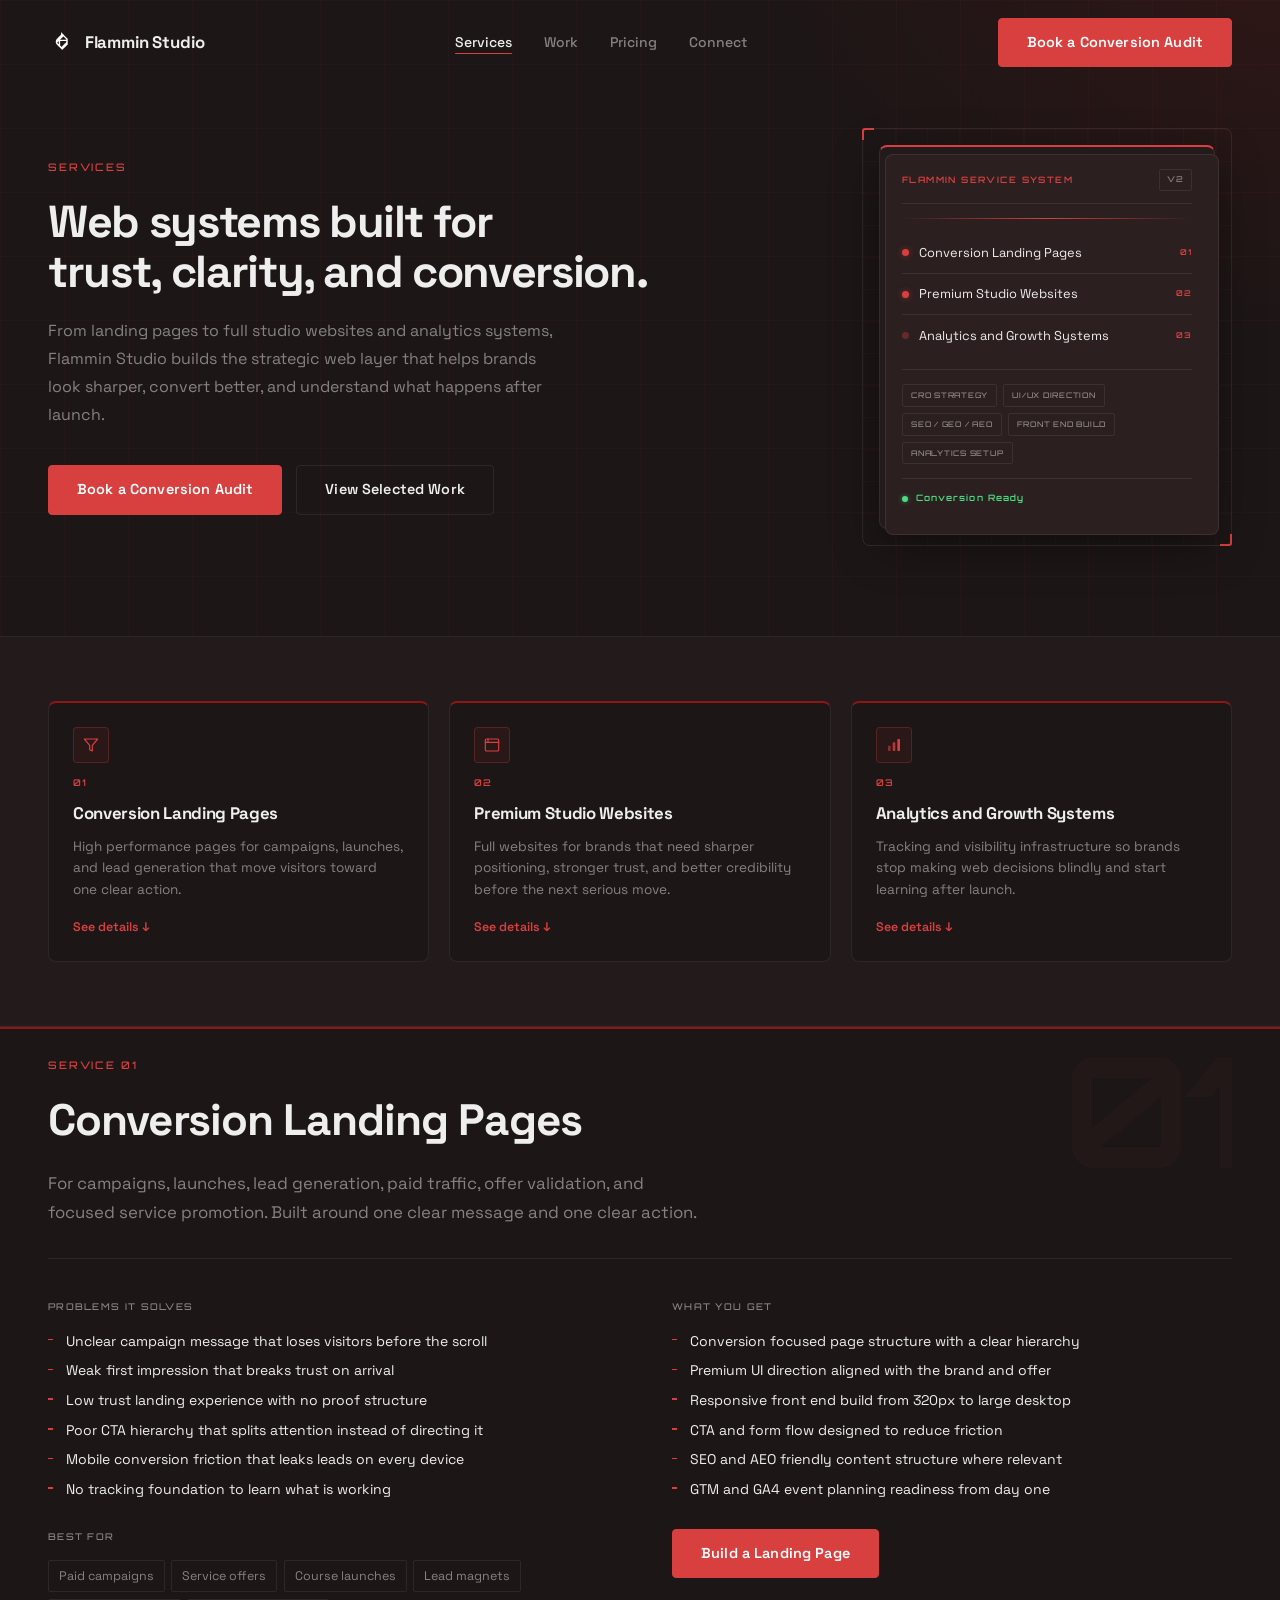
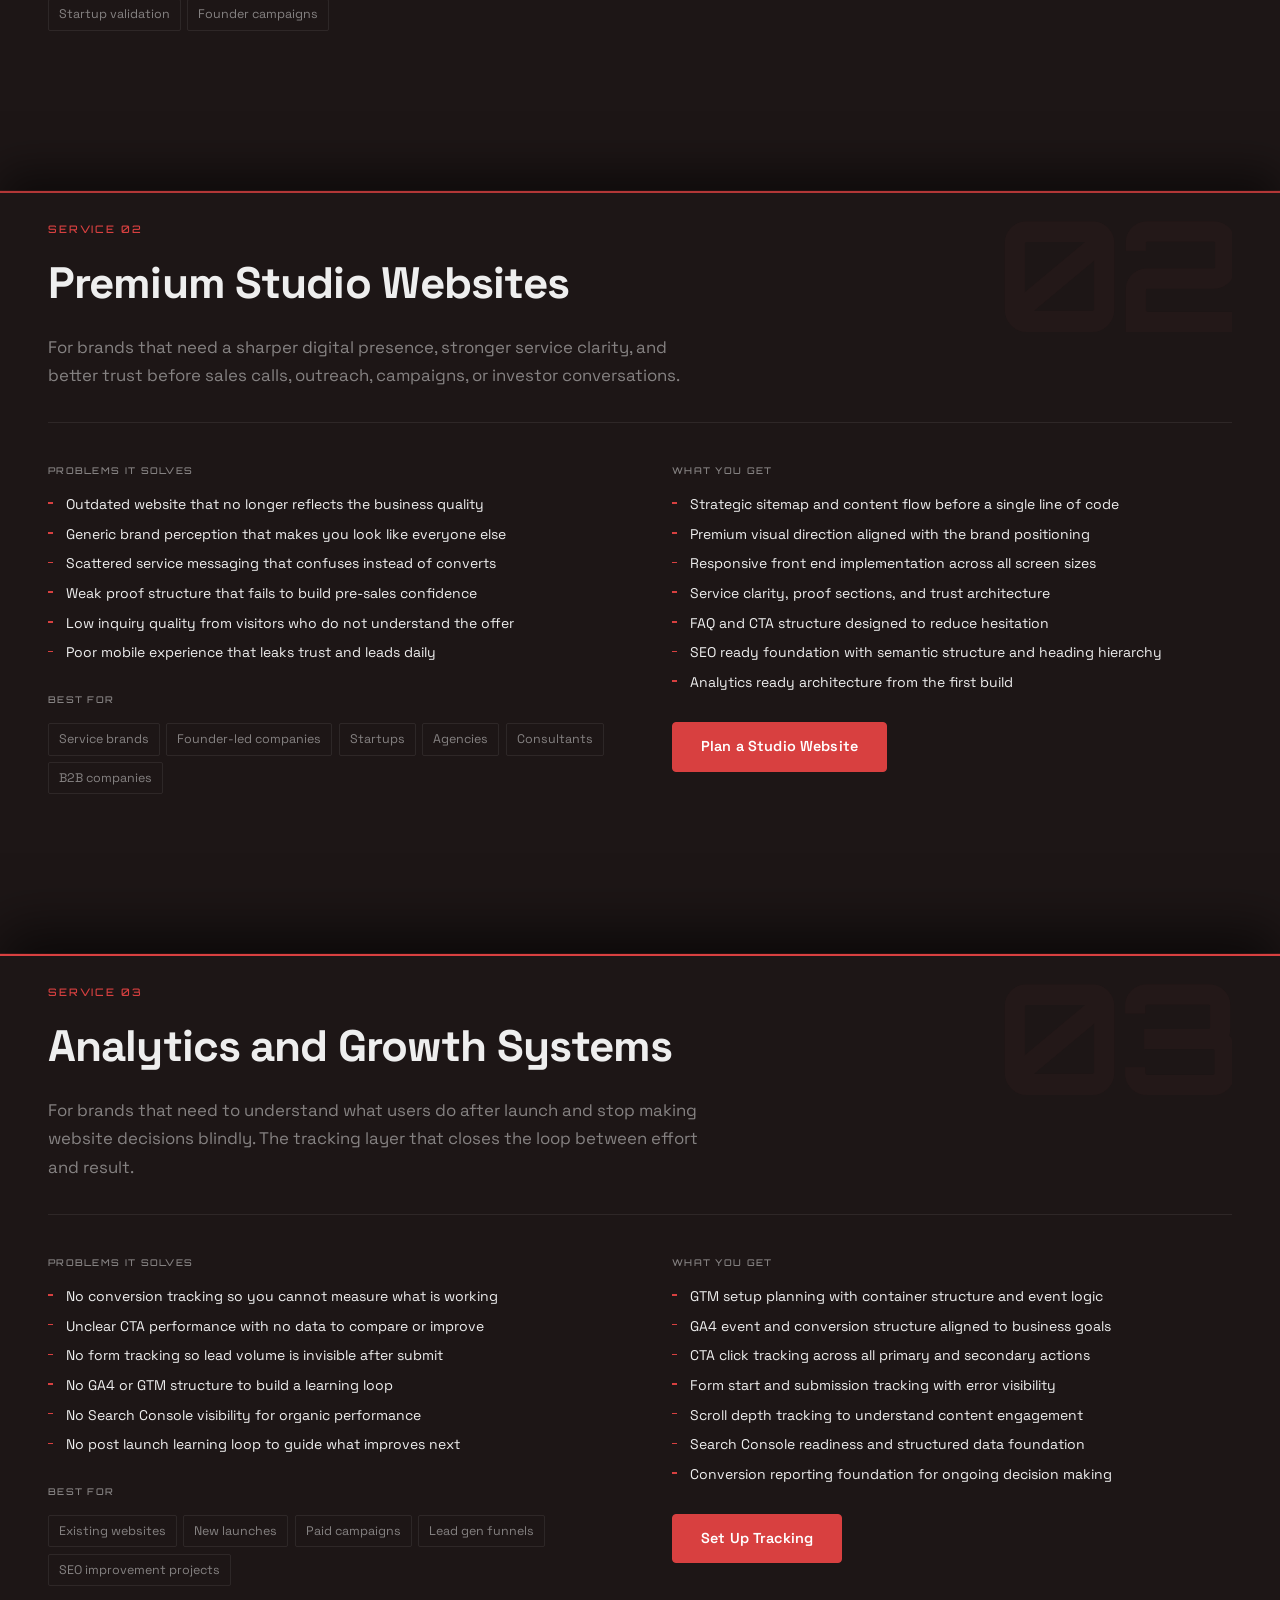
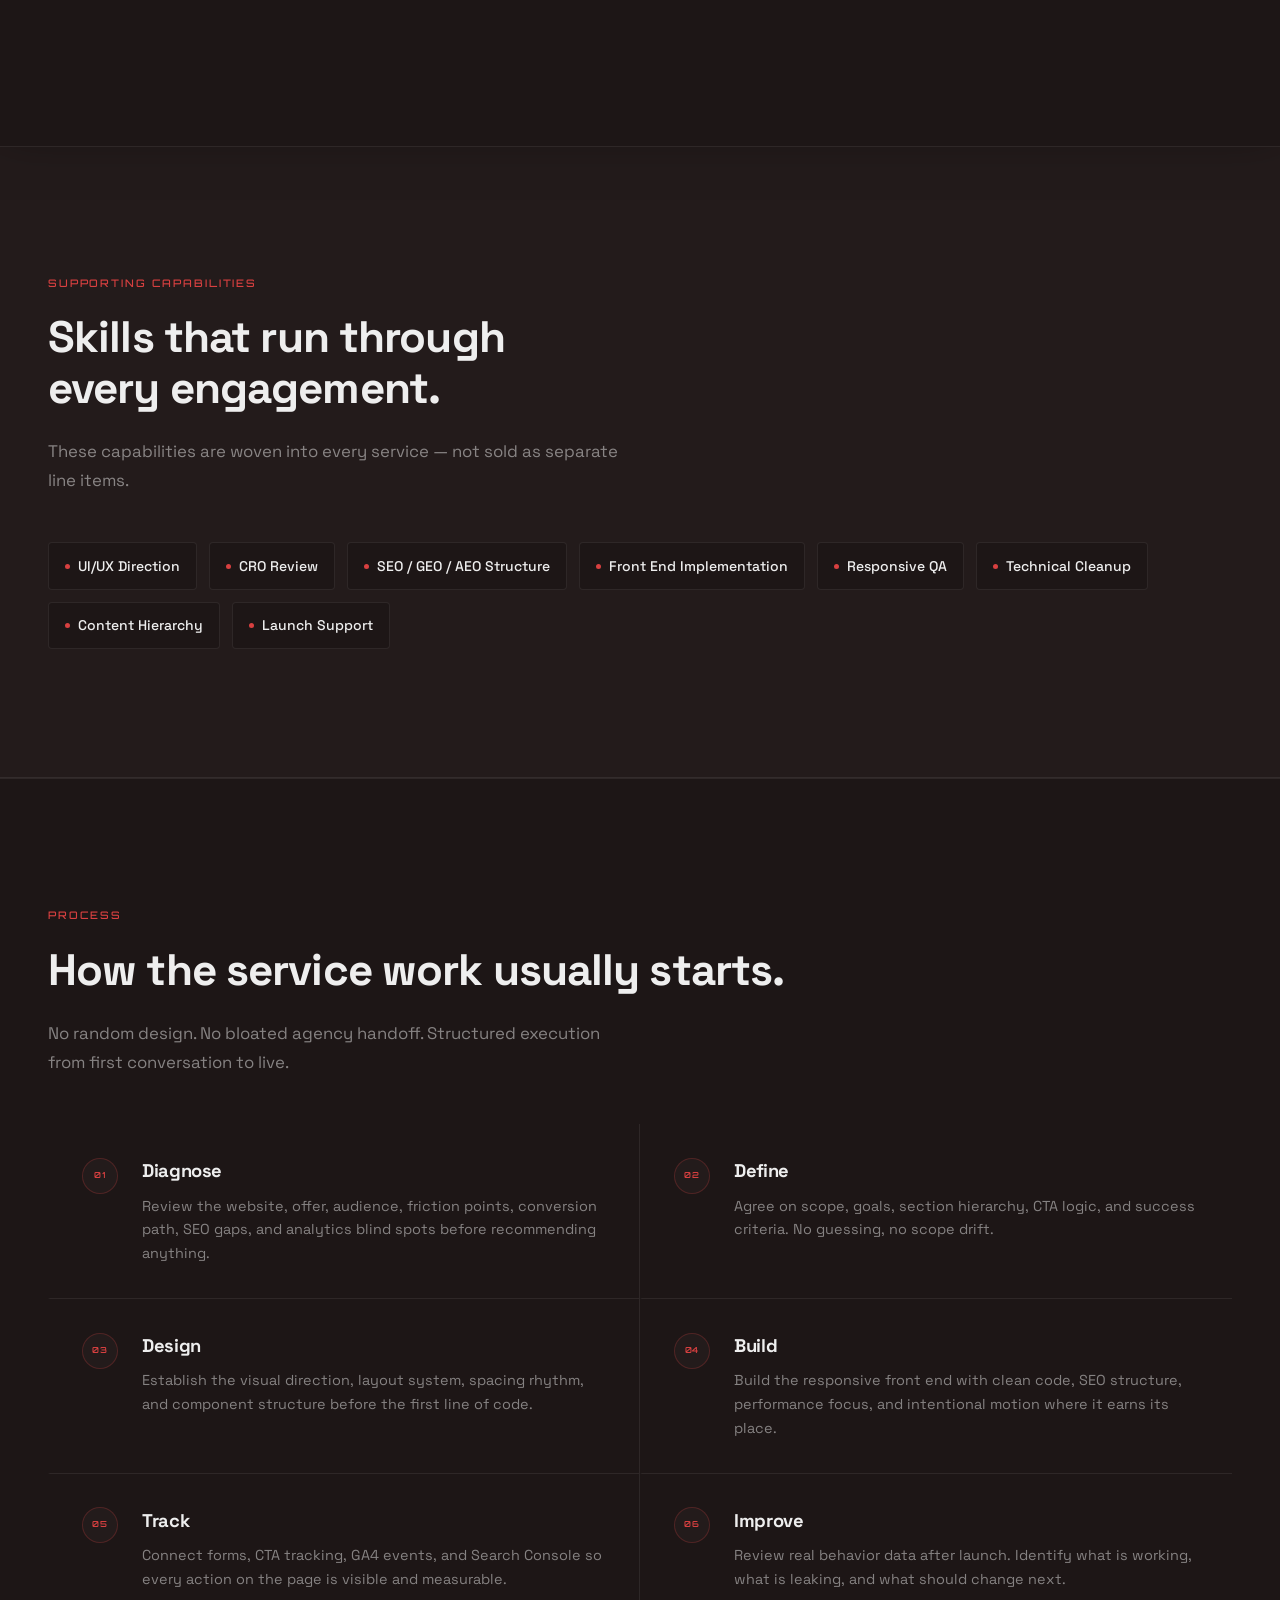
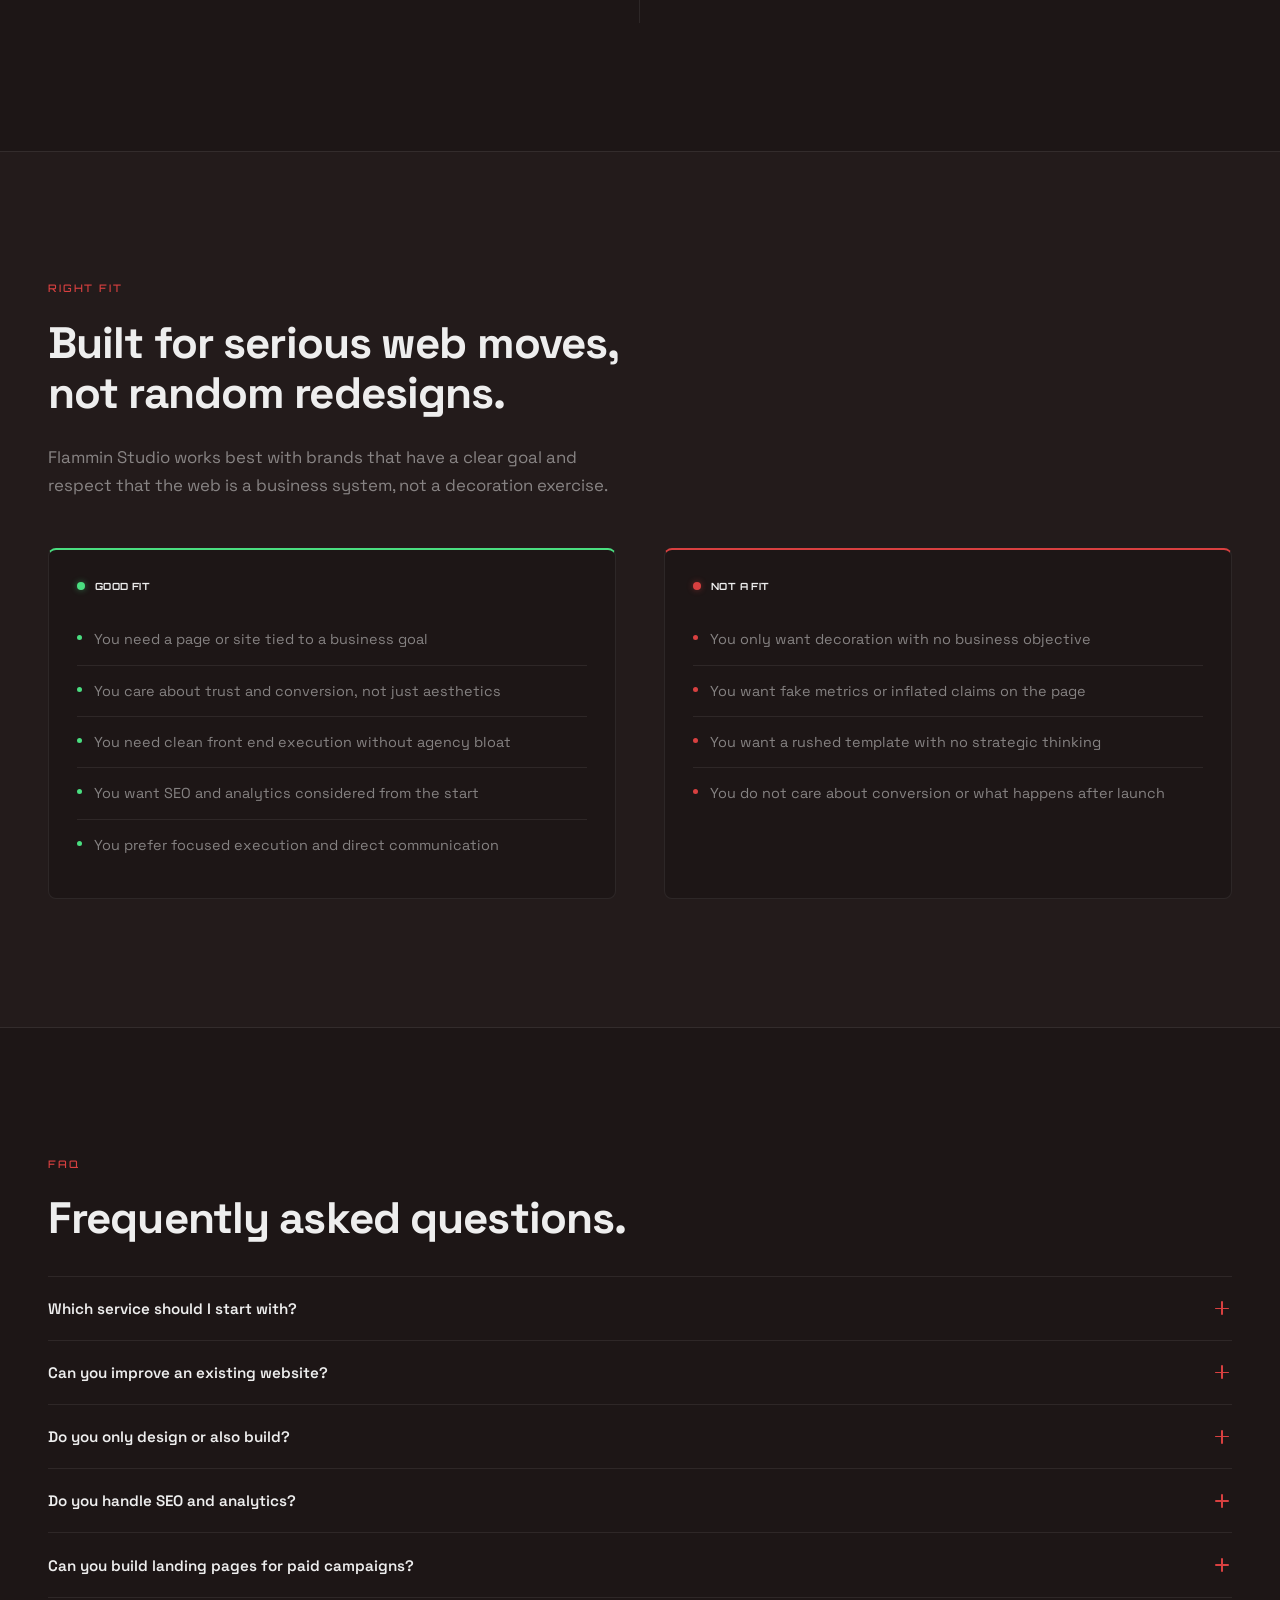
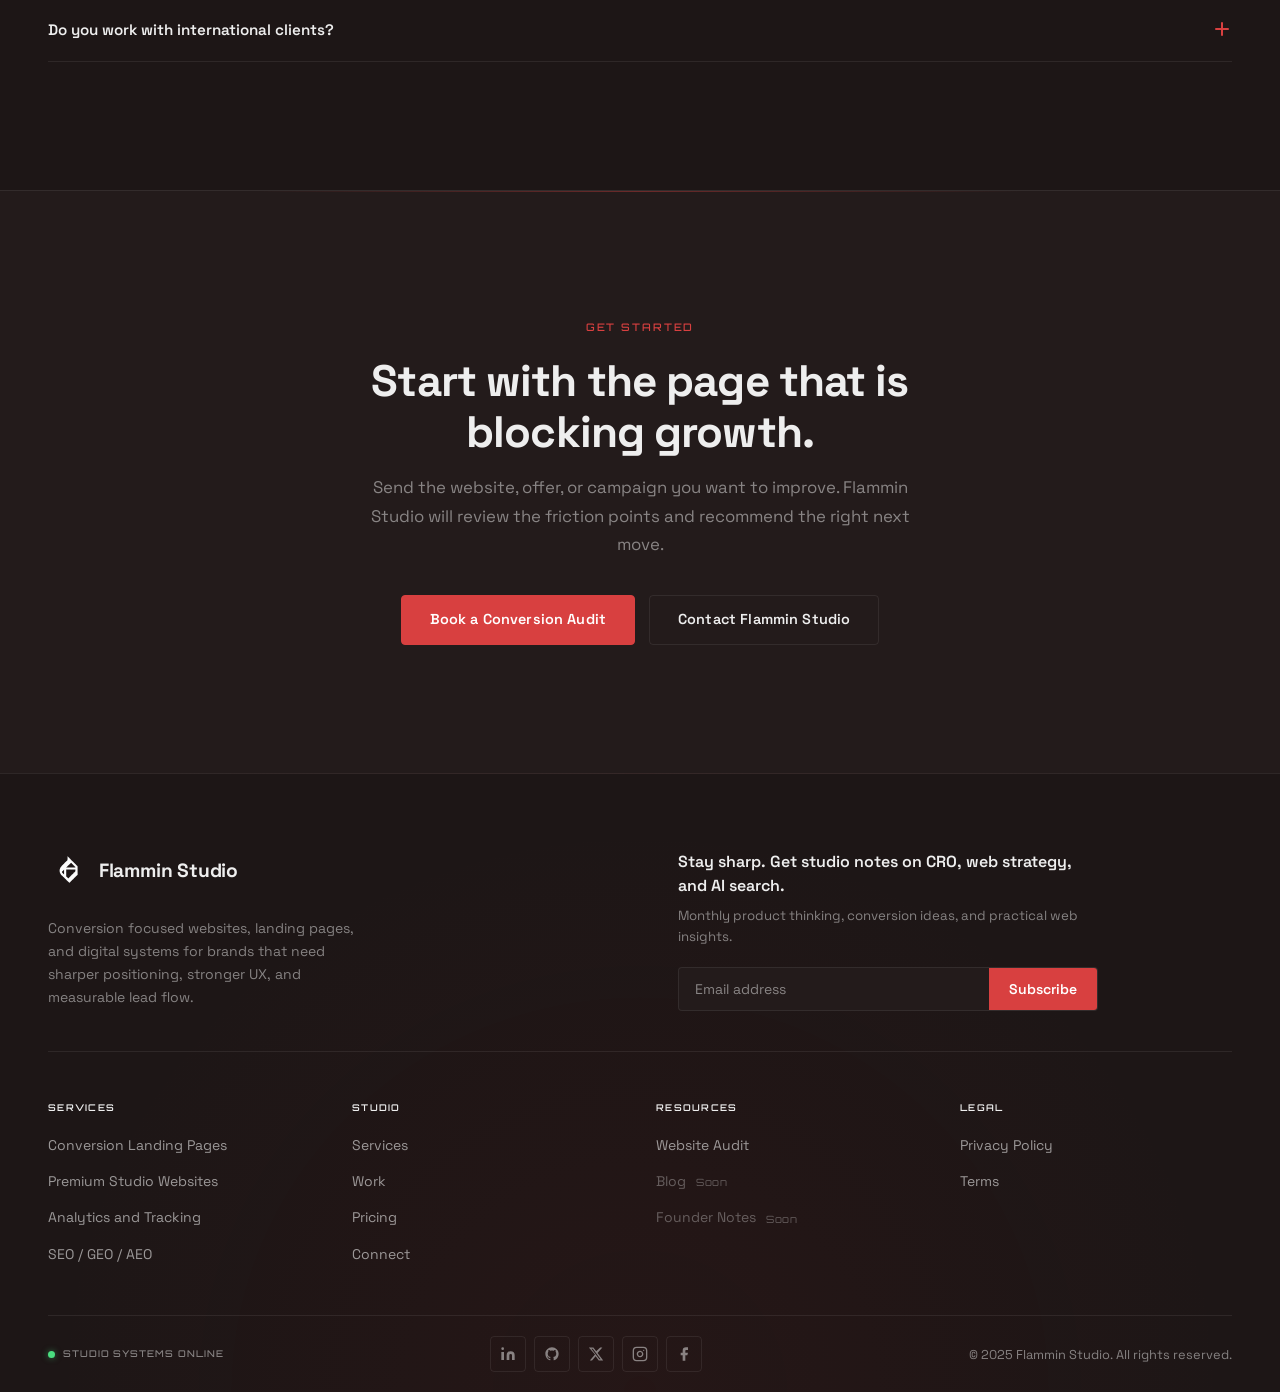
==== commit 352e8758: "Work page update" ====
--- a/services.html
+++ b/services.html
@@ -139,7 +139,7 @@
           </div>
           <ul class="nav-list" role="list">
             <li><a href="./services.html" class="nav-link" data-nav="services">Services</a></li>
-            <li><a href="./index.html#work" class="nav-link" data-nav="work">Work</a></li>
+            <li><a href="./work.html" class="nav-link" data-nav="work">Work</a></li>
             <li><a href="./index.html#audit" class="nav-link" data-nav="pricing">Pricing</a></li>
             <li><a href="./index.html#audit" class="nav-link" data-nav="connect">Connect</a></li>
           </ul>
@@ -899,7 +899,7 @@
               <p class="footer-col-title">Studio</p>
               <ul class="footer-col-list" role="list">
                 <li><a href="./services.html" class="footer-col-link">Services</a></li>
-                <li><a href="./index.html#work" class="footer-col-link">Work</a></li>
+                <li><a href="./work.html" class="footer-col-link">Work</a></li>
                 <li><a href="./index.html#audit" class="footer-col-link">Pricing</a></li>
                 <li><a href="./index.html#audit" class="footer-col-link">Connect</a></li>
               </ul>
--- a/css/styles.css
+++ b/css/styles.css
@@ -2532,3 +2532,643 @@
     display: none !important;
   }
 }
+
+/* ===========================================================
+   WORK PAGE
+   =========================================================== */
+
+/* ---- Work Hero ---- */
+.work-hero {
+  padding-top: clamp(6rem, 10vw, 8.5rem);
+  padding-bottom: clamp(4rem, 7vw, 6.5rem);
+  position: relative;
+  overflow: hidden;
+  border-bottom: 1px solid var(--color-border);
+  display: flex;
+  align-items: center;
+  min-height: clamp(460px, 55vh, 680px);
+}
+.work-hero-bg {
+  position: absolute;
+  inset: 0;
+  background-color: var(--color-base);
+  pointer-events: none;
+}
+.work-hero-bg::before {
+  content: "";
+  position: absolute;
+  inset: 0;
+  background-image:
+    linear-gradient(rgba(216, 64, 64, 0.035) 1px, transparent 1px),
+    linear-gradient(90deg, rgba(216, 64, 64, 0.035) 1px, transparent 1px);
+  background-size: 64px 64px;
+}
+.work-hero-bg::after {
+  content: "";
+  position: absolute;
+  top: -25%;
+  right: -8%;
+  width: 60%;
+  height: 90%;
+  background: radial-gradient(ellipse at top right, rgba(142, 22, 22, 0.22) 0%, transparent 60%);
+}
+.work-hero-inner {
+  position: relative;
+  z-index: 1;
+  width: 100%;
+  display: grid;
+  grid-template-columns: 1fr;
+  gap: 3rem;
+  align-items: center;
+}
+@media (min-width: 1024px) {
+  .work-hero-inner { grid-template-columns: 48% 52%; gap: 3.5rem; }
+}
+.work-hero-content { display: flex; flex-direction: column; align-items: flex-start; }
+.work-hero-headline {
+  font-size: clamp(1.85rem, 3.8vw, 3.2rem);
+  font-weight: 700;
+  line-height: 1.1;
+  letter-spacing: -0.03em;
+  color: var(--color-text);
+  margin-bottom: 1.25rem;
+  max-width: 14em;
+}
+.work-hero-sub {
+  font-size: clamp(0.9rem, 1.4vw, 1rem);
+  color: var(--color-muted);
+  max-width: 48ch;
+  margin-bottom: 2.25rem;
+  line-height: 1.75;
+}
+.work-hero-ctas { display: flex; flex-wrap: wrap; gap: 0.875rem; }
+
+/* ---- Shared browser bar (used in hero cockpit + project cards) ---- */
+.wpc-bar {
+  display: flex;
+  align-items: center;
+  gap: 0.3rem;
+  padding: 0.5rem 0.75rem;
+  background-color: var(--color-surface-2);
+  border-bottom: 1px solid var(--color-border);
+  flex-shrink: 0;
+}
+.wpc-dot-r, .wpc-dot-y, .wpc-dot-g {
+  width: 7px;
+  height: 7px;
+  border-radius: 50%;
+  flex-shrink: 0;
+}
+.wpc-dot-r { background-color: #ff5f56; }
+.wpc-dot-y { background-color: #ffbd2e; }
+.wpc-dot-g { background-color: #27c93f; }
+.wpc-url-bar {
+  flex: 1;
+  height: 12px;
+  background-color: var(--color-base);
+  border-radius: 2px;
+  margin-left: 0.4rem;
+  opacity: 0.4;
+}
+
+/* ---- Hero cockpit — project cluster ---- */
+.work-hero-cockpit {
+  display: none;
+}
+@media (min-width: 1024px) {
+  .work-hero-cockpit {
+    display: block;
+    position: relative;
+    height: 440px;
+  }
+}
+
+.whc-card {
+  position: absolute;
+  background-color: var(--color-surface-2);
+  border: 1px solid var(--color-border);
+  border-radius: var(--radius);
+  overflow: hidden;
+  transition: transform 0.4s ease, box-shadow 0.4s ease;
+}
+.whc-main {
+  left: 0;
+  top: 8%;
+  width: 65%;
+  z-index: 2;
+  box-shadow:
+    0 20px 60px rgba(0, 0, 0, 0.65),
+    0 0 0 1px rgba(238, 238, 238, 0.06),
+    0 0 40px rgba(216, 64, 64, 0.06);
+}
+.whc-secondary {
+  right: 0;
+  top: 0;
+  width: 40%;
+  z-index: 3;
+  transform: rotate(-2deg);
+  box-shadow:
+    0 12px 40px rgba(0, 0, 0, 0.55),
+    0 0 0 1px rgba(238, 238, 238, 0.05),
+    0 0 20px rgba(216, 64, 64, 0.08);
+}
+.whc-tertiary {
+  right: 7%;
+  bottom: 2%;
+  width: 37%;
+  z-index: 1;
+  transform: rotate(1.5deg);
+  opacity: 0.72;
+  box-shadow:
+    0 8px 30px rgba(0, 0, 0, 0.5),
+    0 0 0 1px rgba(238, 238, 238, 0.04);
+}
+.work-hero-cockpit:hover .whc-main    { transform: translateY(-4px); }
+.work-hero-cockpit:hover .whc-secondary { transform: rotate(-2deg) translateY(-3px); }
+.work-hero-cockpit:hover .whc-tertiary  { transform: rotate(1.5deg) translateY(2px); }
+
+.whc-screen {
+  overflow: hidden;
+  line-height: 0;
+}
+.whc-screen img {
+  width: 100%;
+  display: block;
+  aspect-ratio: 16 / 10;
+  object-fit: cover;
+  object-position: top center;
+  opacity: 0.85;
+}
+
+/* Red signal line */
+.whc-signal {
+  position: absolute;
+  right: 35%;
+  top: 18%;
+  width: 1px;
+  height: 58%;
+  background: linear-gradient(to bottom, transparent 0%, var(--color-red) 35%, var(--color-red) 65%, transparent 100%);
+  opacity: 0.28;
+  z-index: 4;
+  pointer-events: none;
+}
+.whc-signal::before {
+  content: '';
+  position: absolute;
+  top: 35%;
+  left: -3px;
+  width: 7px;
+  height: 7px;
+  border-radius: 50%;
+  background-color: var(--color-red);
+  opacity: 0.7;
+}
+
+/* ---- Work Filter Strip ---- */
+.work-filter-wrap {
+  padding-block: clamp(1.5rem, 2.5vw, 2rem);
+  border-bottom: 1px solid var(--color-border);
+  background-color: var(--color-surface);
+}
+.work-filter {
+  display: flex;
+  flex-wrap: wrap;
+  gap: 0.5rem;
+  align-items: center;
+}
+.work-filter-btn {
+  position: relative;
+  font-family: var(--font-accent);
+  font-size: 0.58rem;
+  font-weight: 500;
+  letter-spacing: 0.12em;
+  text-transform: uppercase;
+  color: var(--color-muted);
+  background-color: transparent;
+  border: 1px solid var(--color-border);
+  padding: 0.45rem 0.875rem;
+  border-radius: 2px;
+  cursor: pointer;
+  transition: color var(--transition), border-color var(--transition), background-color var(--transition);
+}
+.work-filter-btn:hover {
+  color: var(--color-text);
+  border-color: rgba(238, 238, 238, 0.2);
+  background-color: rgba(238, 238, 238, 0.03);
+}
+.work-filter-btn.filter-active {
+  color: var(--color-text);
+  border-color: var(--color-red);
+  background-color: rgba(216, 64, 64, 0.1);
+  padding-left: 1.3rem;
+}
+.work-filter-btn.filter-active::before {
+  content: '';
+  position: absolute;
+  left: 0.55rem;
+  top: 50%;
+  transform: translateY(-50%);
+  width: 4px;
+  height: 4px;
+  border-radius: 50%;
+  background-color: var(--color-red);
+}
+
+/* ---- Project Grid Section ---- */
+.work-projects-section {
+  padding-block: var(--section-y);
+}
+
+/* ---- wpc-img: shared image frame with browser bar ---- */
+.wpc-img {
+  position: relative;
+  display: flex;
+  flex-direction: column;
+  background-color: var(--color-surface-2);
+  overflow: hidden;
+  border-bottom: 1px solid var(--color-border);
+}
+
+/* Screen area (image inside browser bar) */
+.wpc-screen {
+  position: relative;
+  overflow: hidden;
+  flex: 1;
+}
+.wpc-screen img {
+  width: 100%;
+  height: 100%;
+  display: block;
+  object-fit: contain;
+  object-position: center top;
+  transition: opacity var(--transition);
+}
+
+/* Status + feature badges — inside wpc-screen */
+.wpc-status {
+  position: absolute;
+  bottom: 0.75rem;
+  left: 0.75rem;
+  font-family: var(--font-accent);
+  font-size: 0.52rem;
+  font-weight: 500;
+  letter-spacing: 0.12em;
+  text-transform: uppercase;
+  color: #fff;
+  background-color: rgba(216, 64, 64, 0.88);
+  backdrop-filter: blur(4px);
+  padding: 0.28rem 0.6rem;
+  border-radius: 2px;
+  z-index: 2;
+}
+.wpc-featured-badge {
+  position: absolute;
+  bottom: 0.75rem;
+  right: 0.75rem;
+  font-family: var(--font-accent);
+  font-size: 0.48rem;
+  letter-spacing: 0.14em;
+  text-transform: uppercase;
+  color: var(--color-muted);
+  background-color: rgba(35, 27, 27, 0.85);
+  backdrop-filter: blur(4px);
+  border: 1px solid var(--color-border);
+  padding: 0.28rem 0.55rem;
+  border-radius: 2px;
+}
+
+/* ---- Featured card ---- */
+.wpc--featured {
+  position: relative;
+  background-color: var(--color-surface);
+  border: 1px solid var(--color-border);
+  border-radius: var(--radius);
+  overflow: hidden;
+  margin-bottom: 2.5rem;
+  display: grid;
+  grid-template-columns: 1fr;
+  transition: border-color var(--transition), transform var(--transition), box-shadow var(--transition);
+}
+.wpc--featured::before {
+  content: '';
+  position: absolute;
+  top: 0; left: 0; right: 0;
+  height: 2px;
+  background: linear-gradient(90deg, var(--color-deep-red), var(--color-red), var(--color-deep-red));
+  transform: scaleX(0);
+  transform-origin: left;
+  transition: transform 0.4s ease;
+  z-index: 1;
+}
+.wpc--featured:hover::before { transform: scaleX(1); }
+.wpc--featured:hover {
+  border-color: var(--color-border-red);
+  transform: translateY(-3px);
+  box-shadow: 0 12px 48px rgba(0, 0, 0, 0.4), 0 0 32px rgba(216, 64, 64, 0.06);
+}
+@media (min-width: 900px) {
+  .wpc--featured { grid-template-columns: 56% 44%; }
+}
+
+.wpc--featured .wpc-img {
+  border-bottom: none;
+  border-right: 1px solid var(--color-border);
+  background-color: #0a0707;
+}
+@media (max-width: 899px) {
+  .wpc--featured .wpc-img { border-right: none; border-bottom: 1px solid var(--color-border); }
+}
+.wpc--featured .wpc-screen {
+  aspect-ratio: 16 / 9;
+}
+.wpc--featured .wpc-screen img {
+  object-fit: contain;
+  object-position: center top;
+  opacity: 0.95;
+  /* no scale on hover — contain keeps the full screenshot visible */
+}
+.wpc--featured:hover .wpc-screen img { opacity: 1; transform: none; }
+
+.wpc--featured .wpc-body {
+  padding: clamp(1.75rem, 3.5vw, 2.5rem);
+  display: flex;
+  flex-direction: column;
+  justify-content: center;
+}
+
+/* ---- Regular project grid ---- */
+.wpc-grid {
+  display: grid;
+  grid-template-columns: 1fr;
+  gap: 1.5rem;
+}
+@media (min-width: 600px) {
+  .wpc-grid { grid-template-columns: repeat(2, 1fr); }
+}
+@media (min-width: 1024px) {
+  .wpc-grid { grid-template-columns: repeat(3, 1fr); gap: 1.75rem; }
+}
+
+/* Regular card */
+.wpc {
+  position: relative;
+  background-color: var(--color-surface);
+  border: 1px solid var(--color-border);
+  border-radius: var(--radius);
+  overflow: hidden;
+  transition: border-color var(--transition), transform var(--transition), box-shadow var(--transition);
+  display: flex;
+  flex-direction: column;
+}
+.wpc::before {
+  content: '';
+  position: absolute;
+  top: 0; left: 0; right: 0;
+  height: 2px;
+  background: linear-gradient(90deg, var(--color-deep-red), var(--color-red), var(--color-deep-red));
+  transform: scaleX(0);
+  transform-origin: left;
+  transition: transform 0.35s ease;
+  z-index: 1;
+}
+.wpc:hover::before { transform: scaleX(1); }
+.wpc:hover {
+  border-color: var(--color-border-red);
+  transform: translateY(-4px);
+  box-shadow: 0 12px 40px rgba(0, 0, 0, 0.45), 0 0 24px rgba(216, 64, 64, 0.07);
+}
+.wpc.is-hidden { display: none; }
+
+.wpc .wpc-img { background-color: #0a0707; }
+.wpc .wpc-screen {
+  aspect-ratio: 16 / 10;
+}
+.wpc .wpc-screen img {
+  object-fit: contain;
+  object-position: center top;
+  opacity: 0.92;
+}
+.wpc:hover .wpc-screen img { opacity: 1; transform: none; }
+
+/* Shared card body */
+.wpc-body { padding: clamp(1.25rem, 2.5vw, 1.75rem); flex: 1; display: flex; flex-direction: column; }
+
+.wpc-meta {
+  display: flex;
+  align-items: center;
+  gap: 0.75rem;
+  margin-bottom: 0.875rem;
+}
+.wpc-num {
+  font-family: var(--font-accent);
+  font-size: 0.52rem;
+  color: var(--color-red);
+  letter-spacing: 0.12em;
+  opacity: 0.65;
+}
+.wpc-cat {
+  font-family: var(--font-accent);
+  font-size: 0.52rem;
+  font-weight: 500;
+  letter-spacing: 0.1em;
+  text-transform: uppercase;
+  color: var(--color-muted);
+  background-color: var(--color-base);
+  border: 1px solid var(--color-border);
+  padding: 0.28rem 0.6rem;
+  border-radius: 2px;
+}
+
+.wpc-name {
+  font-size: clamp(1.2rem, 2vw, 1.5rem);
+  font-weight: 700;
+  letter-spacing: -0.025em;
+  color: var(--color-text);
+  margin-bottom: 0.75rem;
+  line-height: 1.2;
+}
+.wpc--featured .wpc-name { font-size: clamp(1.5rem, 2.5vw, 2rem); }
+
+.wpc-function {
+  font-size: 0.875rem;
+  color: var(--color-muted);
+  line-height: 1.7;
+  margin-bottom: 1.25rem;
+  padding-bottom: 1.25rem;
+  border-bottom: 1px solid var(--color-border);
+}
+
+.wpc-caps {
+  display: flex;
+  flex-wrap: wrap;
+  gap: 0.4rem;
+  margin-bottom: 1.5rem;
+  flex: 1;
+}
+.wpc-caps li {
+  font-size: 0.72rem;
+  color: var(--color-muted);
+  padding: 0.25rem 0.6rem;
+  border: 1px solid var(--color-border);
+  border-radius: 2px;
+  transition: color var(--transition), border-color var(--transition);
+}
+.wpc:hover .wpc-caps li,
+.wpc--featured:hover .wpc-caps li {
+  border-color: rgba(238, 238, 238, 0.12);
+}
+
+.wpc-link {
+  align-self: flex-start;
+  font-size: 0.85rem;
+  padding: 0.625rem 1.25rem;
+  margin-top: auto;
+}
+
+/* ---- Work Methodology ---- */
+.work-method-section {
+  border-top: 1px solid var(--color-border);
+  background-color: var(--color-surface);
+  padding-block: clamp(4rem, 7vw, 6rem);
+}
+.work-method-grid {
+  display: grid;
+  grid-template-columns: repeat(2, 1fr);
+  gap: 1.5rem;
+  margin-top: 2.5rem;
+}
+@media (min-width: 768px) {
+  .work-method-grid { grid-template-columns: repeat(3, 1fr); gap: 1.75rem; }
+}
+.work-method-item {
+  display: flex;
+  flex-direction: column;
+  gap: 0.5rem;
+  padding: 1.25rem;
+  border: 1px solid var(--color-border);
+  border-radius: var(--radius-sm);
+  background-color: var(--color-base);
+  transition: border-color var(--transition);
+}
+.work-method-item:hover { border-color: var(--color-border-red); }
+.work-method-dot {
+  width: 6px;
+  height: 6px;
+  border-radius: 50%;
+  background-color: var(--color-red);
+  margin-bottom: 0.25rem;
+}
+.work-method-title {
+  font-size: 0.95rem;
+  font-weight: 600;
+  color: var(--color-text);
+  letter-spacing: -0.01em;
+}
+.work-method-desc {
+  font-size: 0.82rem;
+  color: var(--color-muted);
+  line-height: 1.65;
+}
+
+/* ---- Work page polish overrides ---- */
+
+/* Hero: cockpit background depth frame */
+.work-hero-cockpit::before {
+  content: '';
+  position: absolute;
+  inset: -5% -3% -8% -3%;
+  background: radial-gradient(ellipse at 60% 40%, rgba(142, 22, 22, 0.12) 0%, transparent 70%);
+  pointer-events: none;
+  z-index: 0;
+}
+/* Cockpit hover parallax feel */
+.whc-card { will-change: transform; }
+
+/* Featured Work label */
+.wpc-featured-label {
+  font-family: var(--font-accent);
+  font-size: 0.52rem;
+  font-weight: 600;
+  letter-spacing: 0.18em;
+  text-transform: uppercase;
+  color: var(--color-red);
+  margin-bottom: 0.625rem;
+  opacity: 0.85;
+}
+
+/* Featured card: Visit Site CTA more prominent */
+.wpc--featured .wpc-link {
+  background-color: rgba(216, 64, 64, 0.06);
+  border-color: rgba(216, 64, 64, 0.3);
+  color: var(--color-text);
+  margin-top: 1.75rem;
+}
+.wpc--featured .wpc-link:hover {
+  background-color: rgba(216, 64, 64, 0.14);
+  border-color: var(--color-red);
+}
+
+/* Screenshot bottom gradient for visual depth */
+.wpc-screen::after {
+  content: '';
+  position: absolute;
+  bottom: 0; left: 0; right: 0;
+  height: 38%;
+  background: linear-gradient(to top, rgba(29, 22, 22, 0.32), transparent);
+  pointer-events: none;
+  z-index: 1;
+}
+
+/* Grid gap upgrade */
+@media (min-width: 1024px) {
+  .wpc-grid { gap: 2rem; }
+}
+
+/* Methodology: left-border signal */
+.work-method-item {
+  border-left: 2px solid var(--color-border);
+  border-right: 1px solid var(--color-border);
+  border-top: 1px solid var(--color-border);
+  border-bottom: 1px solid var(--color-border);
+  transition: border-left-color 0.25s ease, border-color var(--transition), box-shadow var(--transition);
+}
+.work-method-item:hover {
+  border-left-color: var(--color-red);
+  border-color: var(--color-border-red);
+  box-shadow: 0 2px 12px rgba(0, 0, 0, 0.2);
+}
+
+/* Final CTA: framed card */
+.work-page .final-cta-inner,
+[data-page="work"] .final-cta-inner {
+  border: 1px solid var(--color-border);
+  border-radius: var(--radius);
+  padding: clamp(2.5rem, 5vw, 4rem);
+  background-color: rgba(29, 22, 22, 0.6);
+  position: relative;
+  overflow: hidden;
+}
+[data-page="work"] .final-cta-inner::after {
+  content: '';
+  position: absolute;
+  bottom: 0;
+  left: 50%;
+  transform: translateX(-50%);
+  width: 35%;
+  height: 1px;
+  background: linear-gradient(90deg, transparent, rgba(216, 64, 64, 0.45), transparent);
+  pointer-events: none;
+}
+[data-page="work"] .final-cta-inner .section-sub {
+  margin-bottom: 2.25rem;
+}
+
+/* Footer: slightly higher contrast on links */
+.footer-col-link {
+  color: rgba(238, 238, 238, 0.6);
+}
+
+/* Work hero headline — natural 3-line rhythm via max-width */
+@media (min-width: 1024px) {
+  .work-hero-headline { max-width: 11em; }
+}
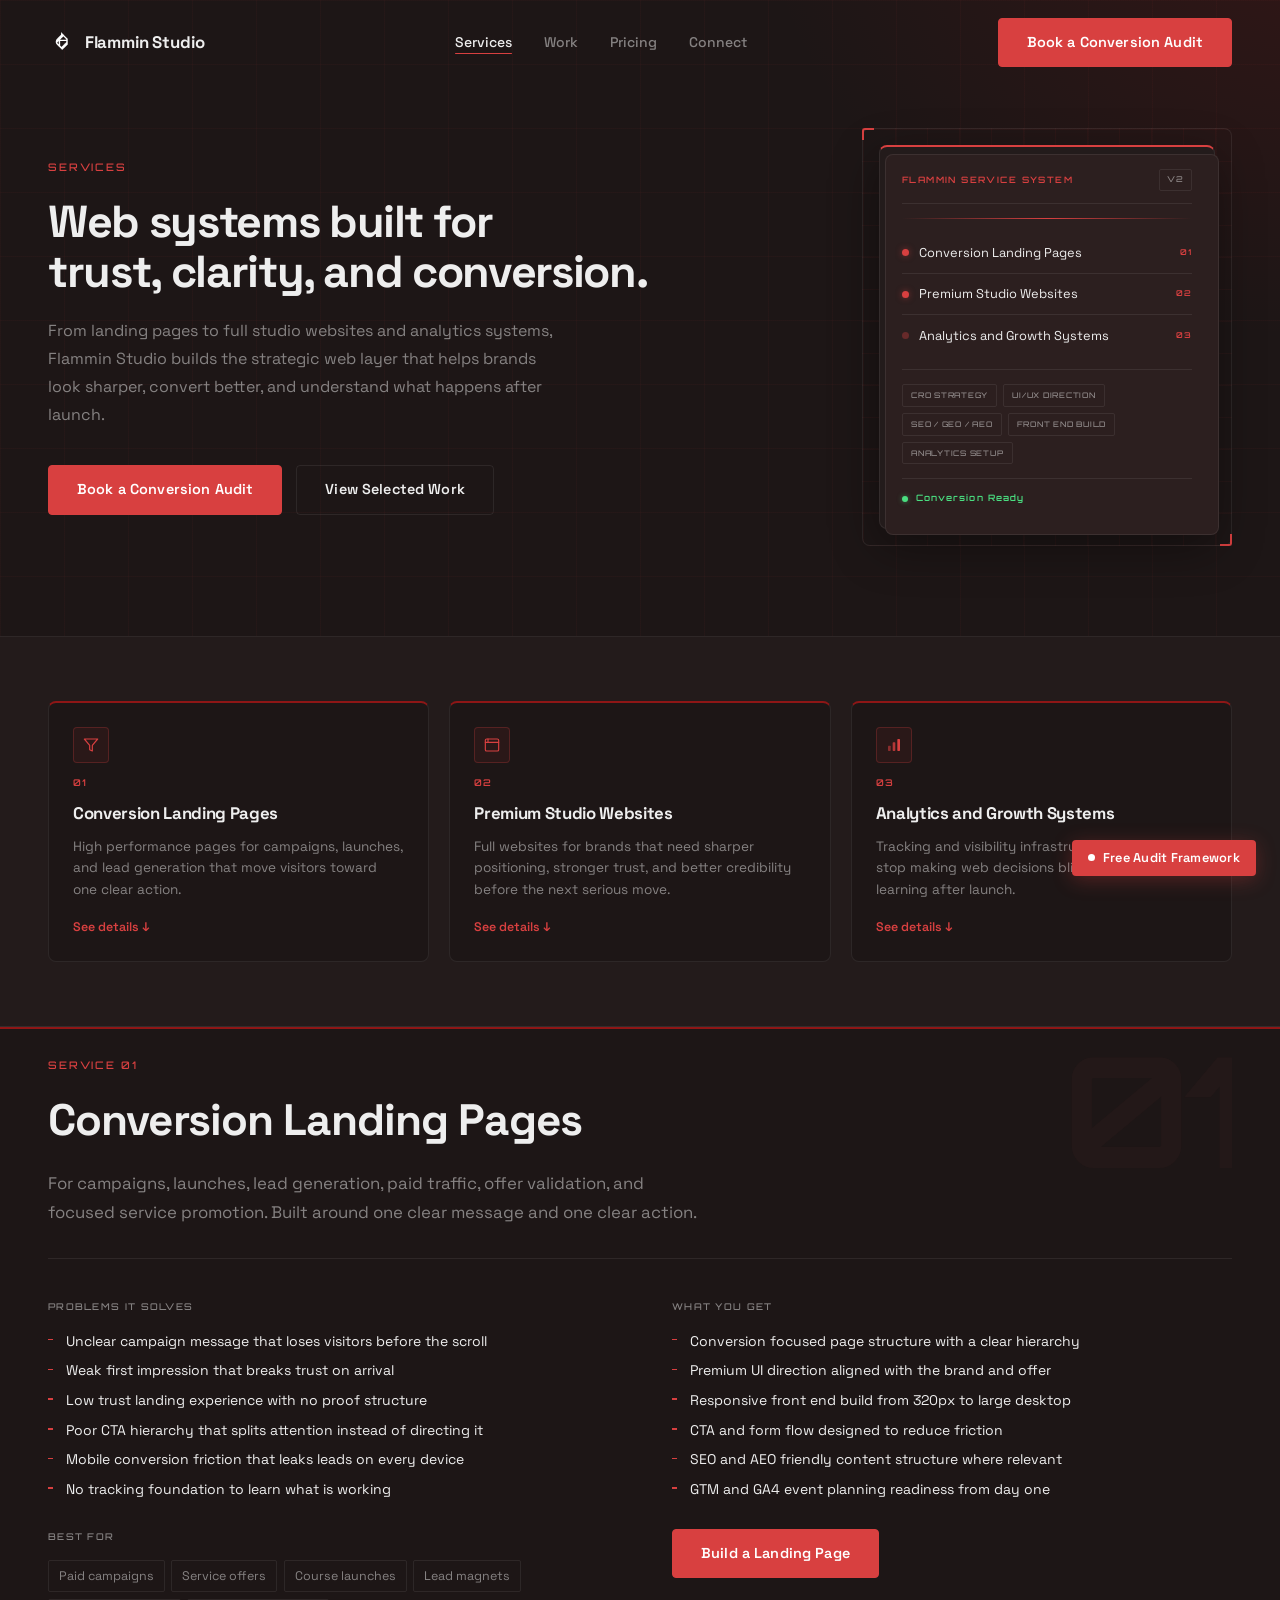
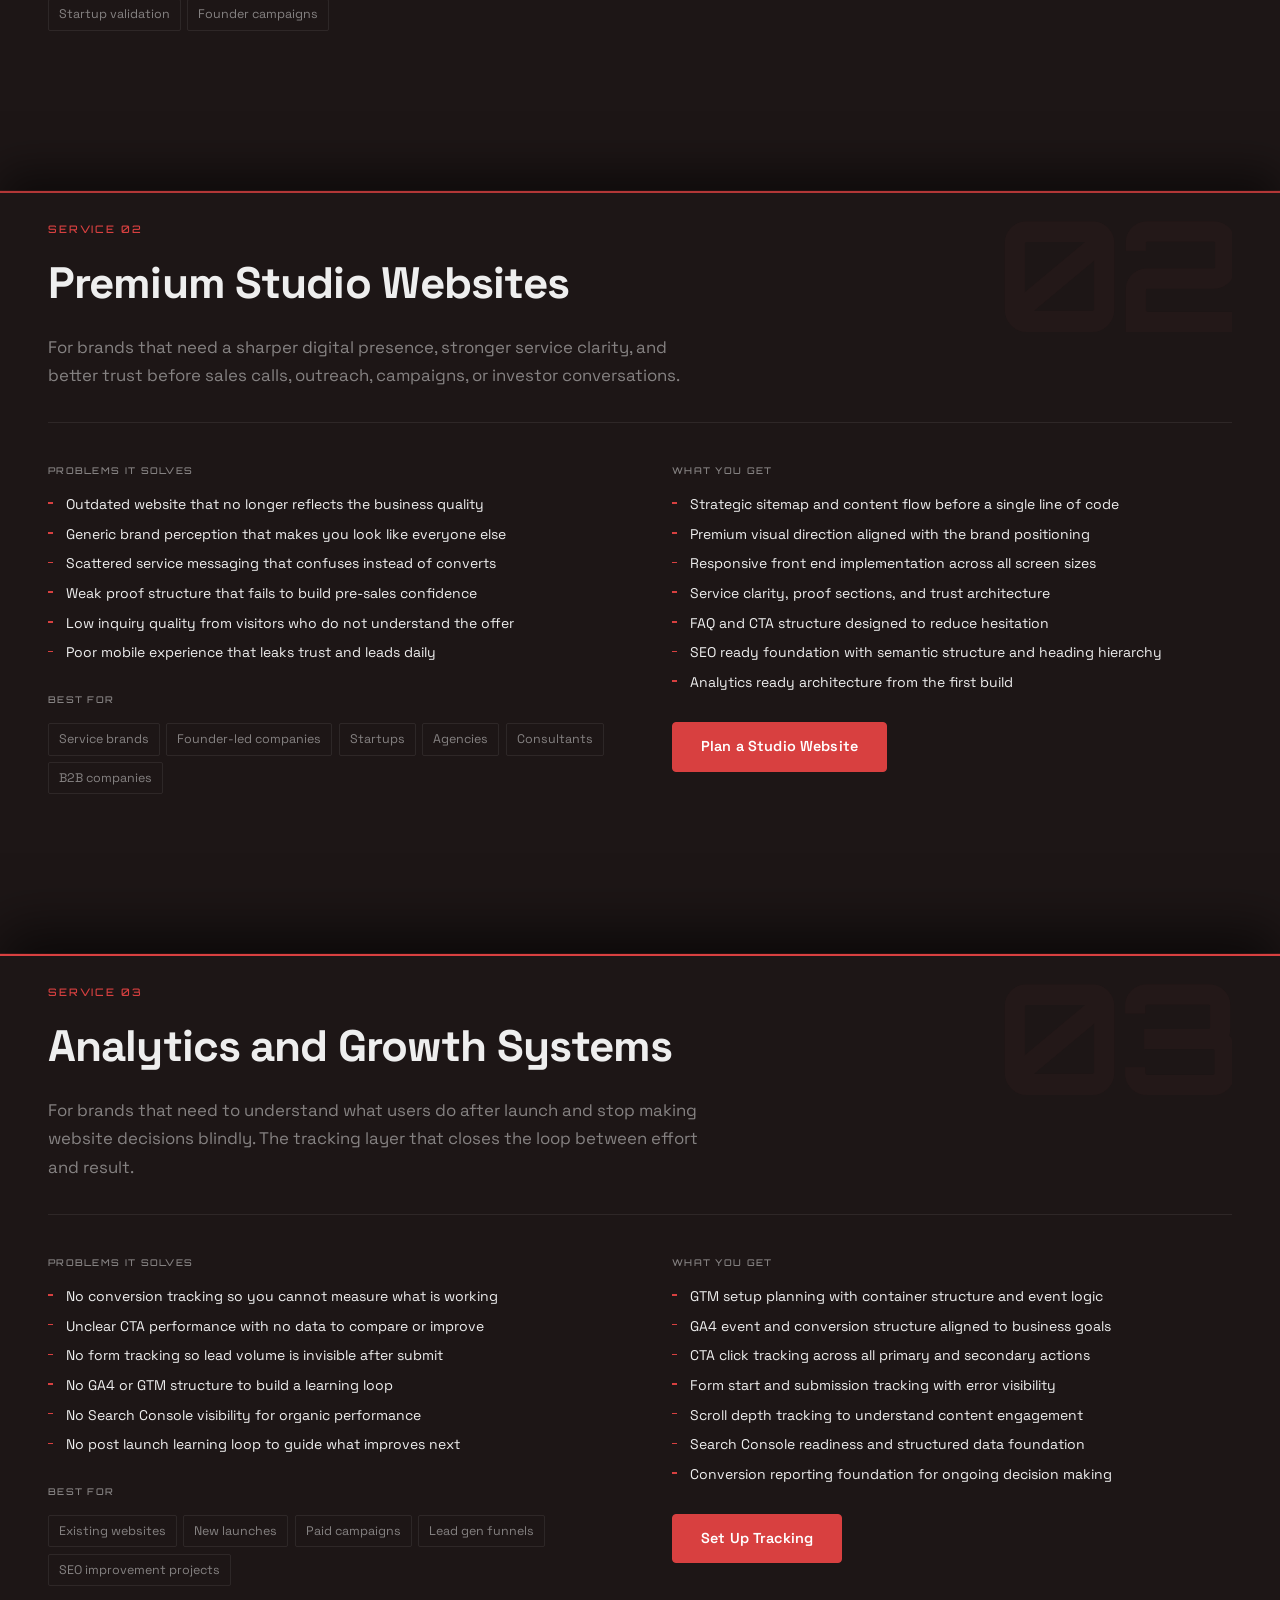
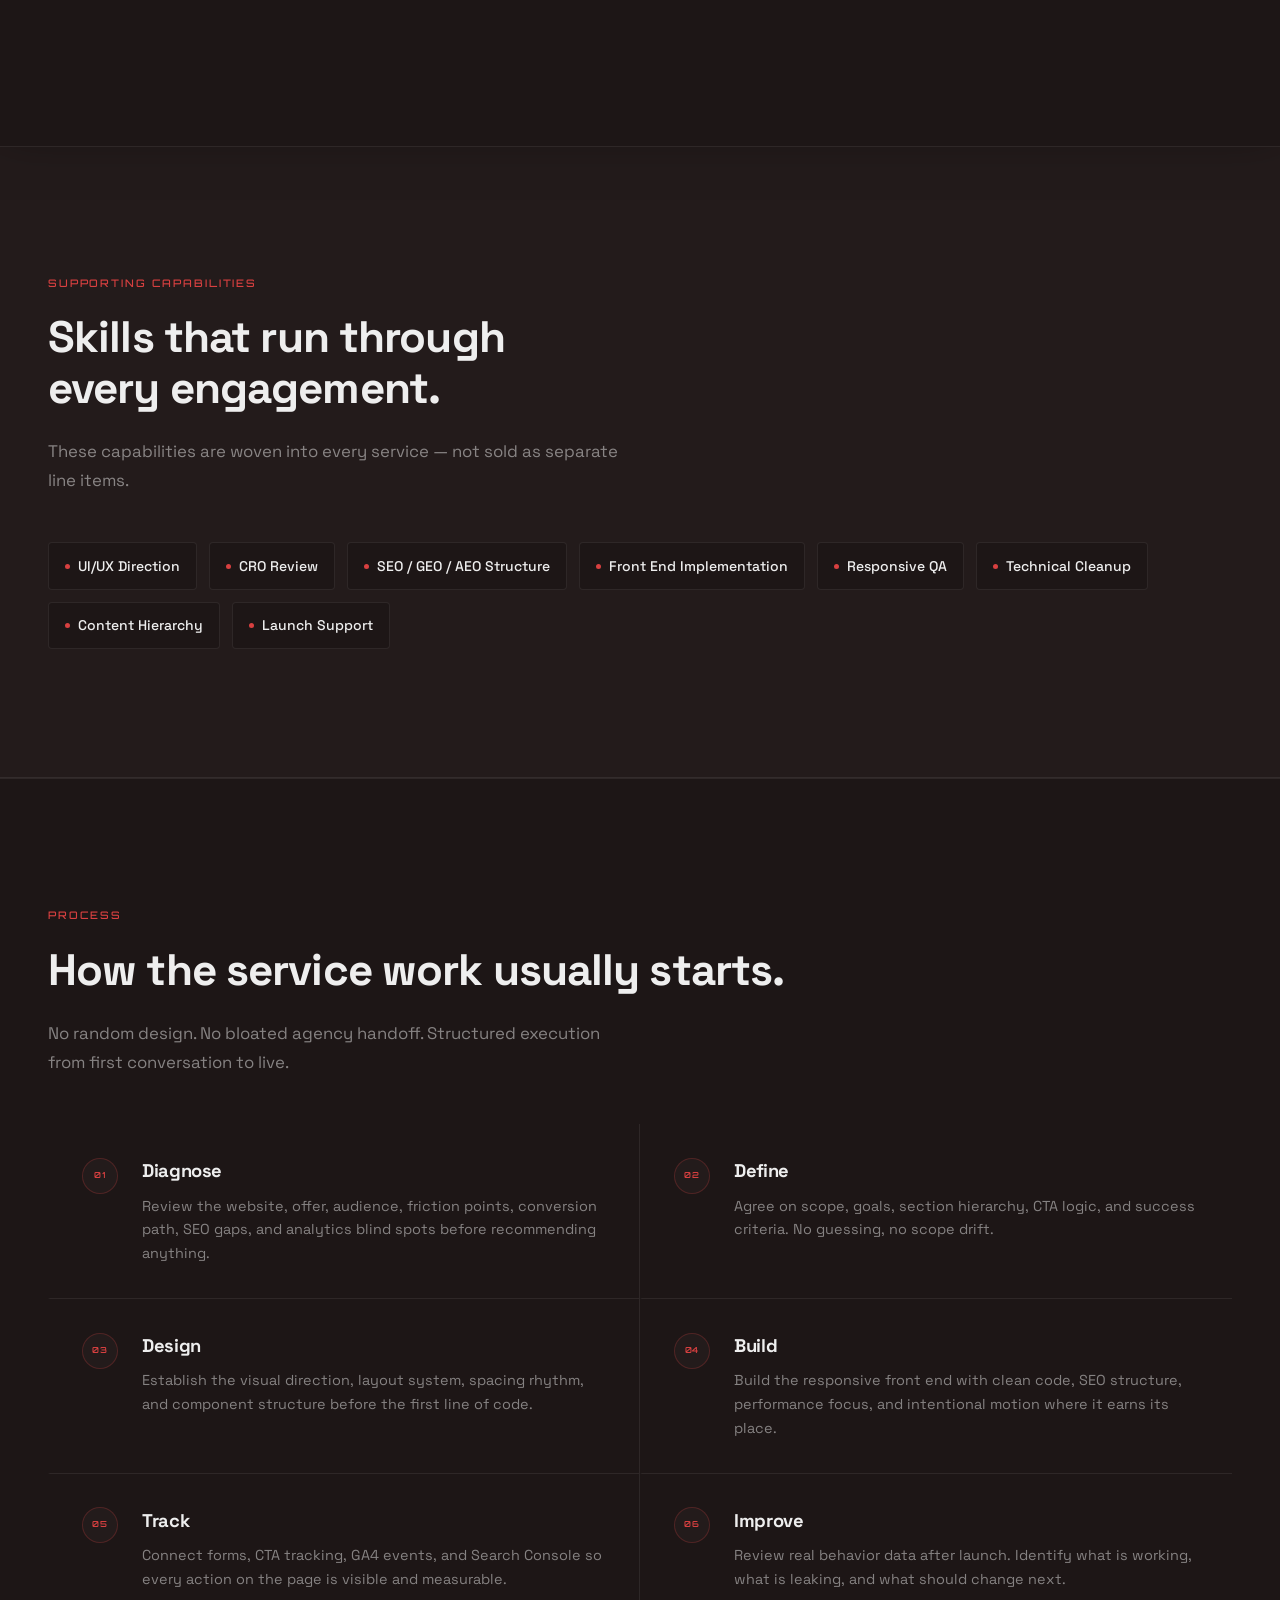
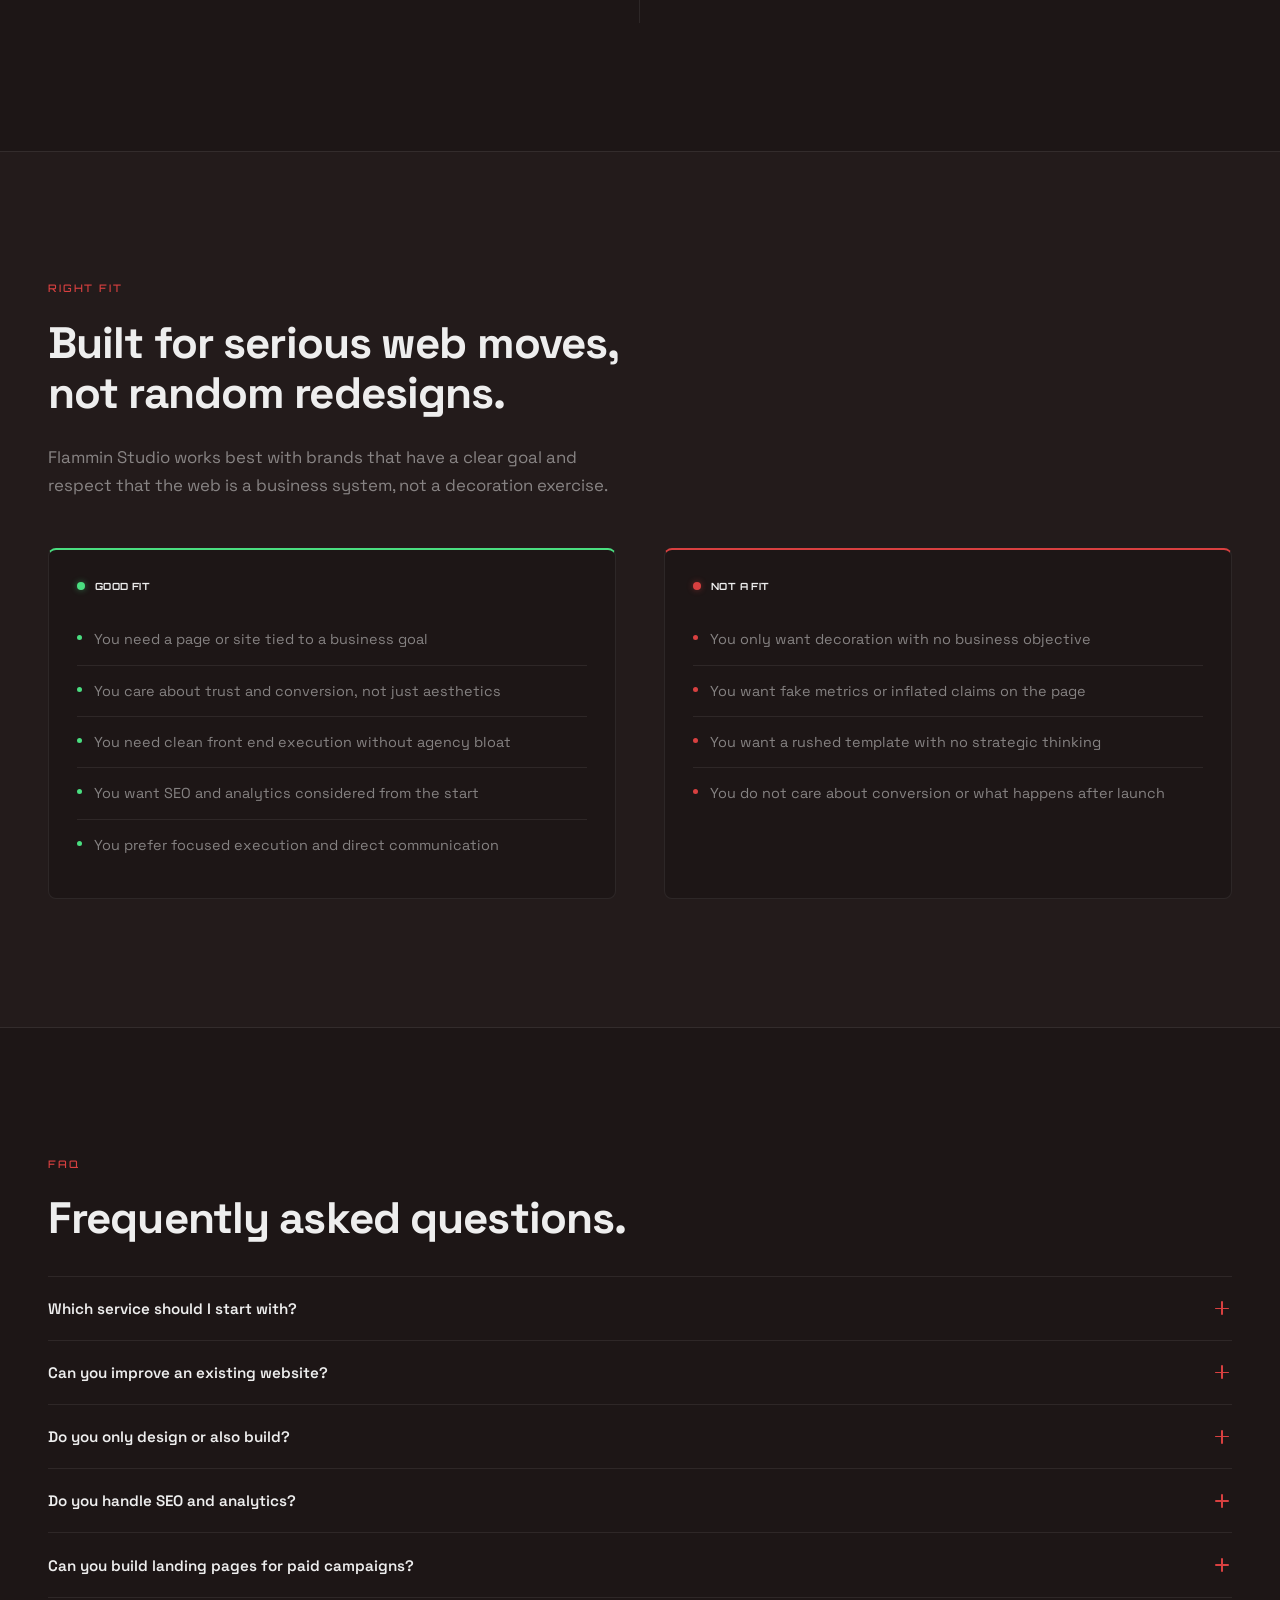
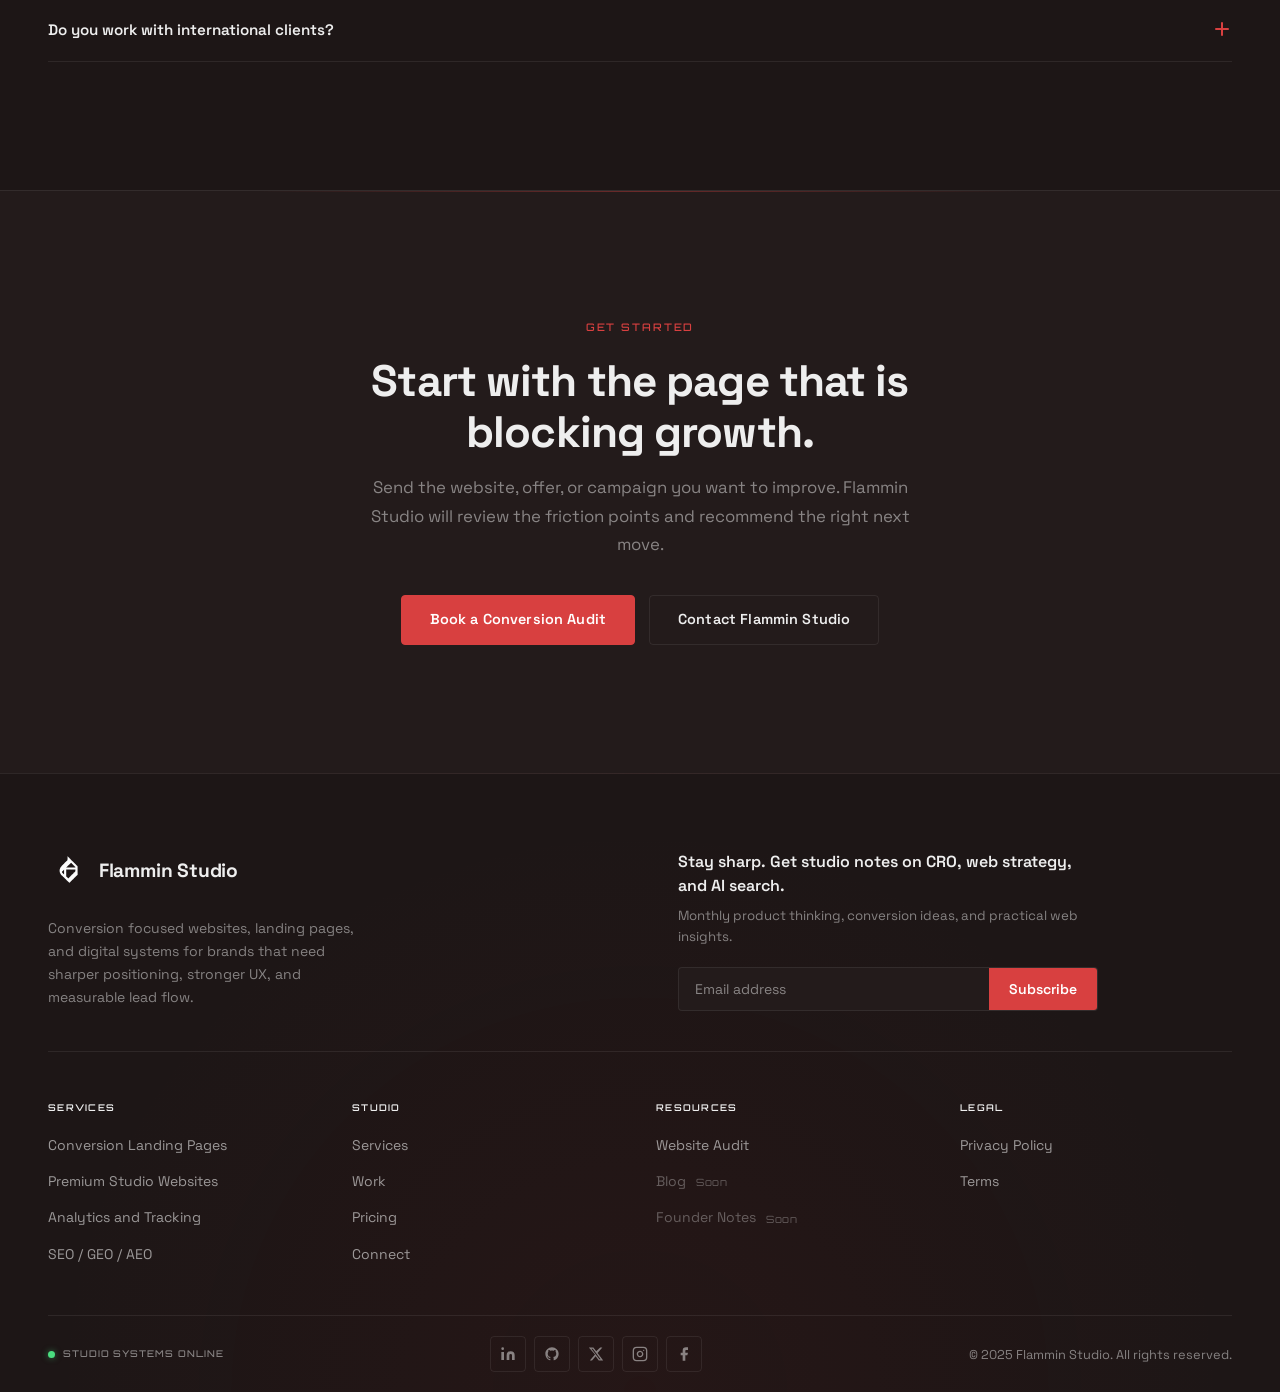
==== commit 41bdfe11: "Fix floating lead magnet placement" ====
--- a/services.html
+++ b/services.html
@@ -953,6 +953,92 @@
       </div>
     </footer>
 
+    <!-- ===== FLOATING LEAD MAGNET WIDGET ===== -->
+    <div id="lm-widget" class="lm-widget">
+      <button
+        id="lm-trigger"
+        class="lm-trigger"
+        aria-label="Get the free 7-point website audit framework"
+        aria-expanded="false"
+        aria-controls="lm-panel"
+        data-event="lead_magnet_open"
+      >
+        <span class="lm-dot" aria-hidden="true"></span>
+        <span>Free Audit Framework</span>
+      </button>
+
+      <div
+        id="lm-panel"
+        class="lm-panel"
+        role="dialog"
+        aria-label="7-Point Website Conversion Audit Framework"
+        aria-hidden="true"
+      >
+        <div class="lm-panel-inner">
+          <button
+            id="lm-close"
+            class="lm-close"
+            aria-label="Close audit framework panel"
+            data-event="lead_magnet_close"
+          >
+            <svg width="12" height="12" viewBox="0 0 12 12" fill="none" aria-hidden="true">
+              <path d="M1 1l10 10M11 1L1 11" stroke="currentColor" stroke-width="1.5" stroke-linecap="round"/>
+            </svg>
+          </button>
+
+          <p class="lm-eyebrow">Free Website Audit</p>
+          <h2 class="lm-title">Get the 7-Point Website Conversion Audit Framework</h2>
+          <p class="lm-desc">A practical framework to spot what is blocking trust, clarity, UX flow, SEO visibility, tracking, and lead generation before visitors ever contact you.</p>
+
+          <ol class="lm-points">
+            <li>First impression clarity</li>
+            <li>Offer positioning</li>
+            <li>CTA hierarchy</li>
+            <li>Mobile UX friction</li>
+            <li>Trust and proof gaps</li>
+            <li>SEO, GEO, AEO structure</li>
+            <li>Tracking and conversion visibility</li>
+          </ol>
+
+          <form id="lm-form" class="lm-form" novalidate>
+            <div class="lm-field">
+              <label for="lm-name">Name <span aria-hidden="true">*</span></label>
+              <input type="text" id="lm-name" name="lm_name" autocomplete="given-name" required placeholder="Your name" />
+            </div>
+            <div class="lm-field">
+              <label for="lm-email">Email <span aria-hidden="true">*</span></label>
+              <input type="email" id="lm-email" name="lm_email" autocomplete="email" required placeholder="you@example.com" />
+            </div>
+            <div class="lm-field">
+              <label for="lm-website">Website URL <span aria-hidden="true">*</span></label>
+              <input type="url" id="lm-website" name="lm_website" autocomplete="url" required placeholder="https://yourwebsite.com" />
+            </div>
+            <div class="lm-field">
+              <label for="lm-goal">What are you trying to improve? <span class="lm-optional">(optional)</span></label>
+              <textarea id="lm-goal" name="lm_goal" rows="2" placeholder="More leads, better UX, SEO..."></textarea>
+            </div>
+            <div class="lm-field">
+              <label for="lm-type">Request type</label>
+              <select id="lm-type" name="lm_type">
+                <option value="framework">Send me the framework</option>
+                <option value="framework_review">Send the framework + review my website</option>
+              </select>
+            </div>
+
+            <div class="lm-form-status" id="lm-status" role="status" aria-live="polite" hidden></div>
+
+            <button type="submit" class="lm-submit" id="lm-submit" data-event="lead_magnet_submit">
+              Get the Audit Framework
+            </button>
+          </form>
+
+          <a href="./index.html#audit" class="lm-secondary-cta" data-event="lead_magnet_secondary_cta">
+            Book a Conversion Audit →
+          </a>
+        </div>
+      </div>
+    </div>
+
     <div class="custom-cursor" aria-hidden="true"></div>
 
     <script src="https://cdn.jsdelivr.net/npm/gsap@3.12.5/dist/gsap.min.js"></script>
--- a/css/styles.css
+++ b/css/styles.css
@@ -3172,3 +3172,341 @@
 @media (min-width: 1024px) {
   .work-hero-headline { max-width: 11em; }
 }
+
+/* ====================================================
+   FLOATING LEAD MAGNET WIDGET
+   ==================================================== */
+
+.lm-widget {
+  position: fixed;
+  bottom: 1.5rem;
+  right: 1.5rem;
+  z-index: 9998;
+}
+
+/* Trigger button */
+.lm-trigger {
+  display: flex;
+  align-items: center;
+  gap: 0.5rem;
+  padding: 0.6rem 1rem;
+  background: var(--color-red);
+  color: #fff;
+  font-family: var(--font-main);
+  font-size: 0.8rem;
+  font-weight: 600;
+  letter-spacing: 0.02em;
+  border: none;
+  border-radius: var(--radius-sm);
+  cursor: pointer;
+  box-shadow: 0 4px 20px rgba(216, 64, 64, 0.3);
+  transition: background var(--transition), transform var(--transition), box-shadow var(--transition);
+  white-space: nowrap;
+}
+.lm-trigger:hover {
+  background: #c03333;
+  transform: translateY(-1px);
+  box-shadow: 0 6px 28px rgba(216, 64, 64, 0.45);
+}
+.lm-trigger:focus-visible {
+  outline: 2px solid var(--color-text);
+  outline-offset: 3px;
+}
+
+.lm-dot {
+  width: 7px;
+  height: 7px;
+  border-radius: 50%;
+  background: #fff;
+  flex-shrink: 0;
+  animation: lm-pulse 2.2s ease-in-out infinite;
+}
+@keyframes lm-pulse {
+  0%, 100% { opacity: 1; }
+  50% { opacity: 0.35; }
+}
+@media (prefers-reduced-motion: reduce) {
+  .lm-dot { animation: none; }
+}
+
+/* Panel — absolutely positioned so it floats above the trigger without affecting its layout */
+.lm-panel {
+  position: absolute;
+  bottom: calc(100% + 0.625rem);
+  right: 0;
+  width: 420px;
+  max-width: calc(100vw - 2rem);
+  max-height: calc(100vh - 5rem);
+  background: var(--color-surface);
+  border: 1px solid var(--color-border);
+  border-top: 1px solid rgba(216, 64, 64, 0.3);
+  border-radius: var(--radius);
+  box-shadow: 0 20px 56px rgba(0, 0, 0, 0.65), 0 0 0 1px rgba(0, 0, 0, 0.4);
+  overflow-y: auto;
+  visibility: hidden;
+  opacity: 0;
+  transform: translateY(8px) scale(0.97);
+  pointer-events: none;
+  transform-origin: bottom right;
+  transition: opacity 0.22s ease, transform 0.22s ease, visibility 0s linear 0.22s;
+}
+.lm-widget.is-open .lm-panel {
+  visibility: visible;
+  opacity: 1;
+  transform: translateY(0) scale(1);
+  pointer-events: auto;
+  transition: opacity 0.22s ease, transform 0.22s ease, visibility 0s linear 0s;
+}
+
+.lm-panel-inner {
+  padding: 1.375rem 1.5rem 1.25rem;
+  position: relative;
+}
+
+/* Close button */
+.lm-close {
+  position: absolute;
+  top: 1rem;
+  right: 1rem;
+  width: 28px;
+  height: 28px;
+  display: flex;
+  align-items: center;
+  justify-content: center;
+  background: transparent;
+  border: 1px solid var(--color-border);
+  border-radius: var(--radius-sm);
+  color: var(--color-muted);
+  cursor: pointer;
+  transition: color var(--transition), border-color var(--transition), background var(--transition);
+}
+.lm-close:hover {
+  color: var(--color-text);
+  border-color: rgba(238, 238, 238, 0.18);
+  background: rgba(238, 238, 238, 0.04);
+}
+.lm-close:focus-visible {
+  outline: 2px solid var(--color-red);
+  outline-offset: 2px;
+}
+
+/* Panel content */
+.lm-eyebrow {
+  font-family: var(--font-accent);
+  font-size: 0.6rem;
+  letter-spacing: 0.12em;
+  color: var(--color-red);
+  text-transform: uppercase;
+  margin-bottom: 0.5rem;
+}
+
+.lm-title {
+  font-size: 1rem;
+  font-weight: 700;
+  line-height: 1.35;
+  color: var(--color-text);
+  margin-bottom: 0.55rem;
+  padding-right: 2rem;
+}
+
+.lm-desc {
+  font-size: 0.78rem;
+  color: var(--color-muted);
+  line-height: 1.55;
+  margin-bottom: 0.875rem;
+}
+
+/* Audit points list */
+.lm-points {
+  list-style: none;
+  padding: 0;
+  margin: 0 0 1rem;
+  counter-reset: lm-counter;
+  display: flex;
+  flex-direction: column;
+  gap: 0.3rem;
+  border-top: 1px solid var(--color-border);
+  border-bottom: 1px solid var(--color-border);
+  padding: 0.625rem 0;
+}
+.lm-points li {
+  counter-increment: lm-counter;
+  font-size: 0.74rem;
+  color: var(--color-muted);
+  padding-left: 1.25rem;
+  position: relative;
+  line-height: 1.5;
+}
+.lm-points li::before {
+  content: counter(lm-counter);
+  position: absolute;
+  left: 0;
+  color: var(--color-red);
+  font-size: 0.64rem;
+  font-weight: 700;
+  font-family: var(--font-accent);
+  top: 0.05em;
+}
+
+/* Form */
+.lm-form {
+  display: flex;
+  flex-direction: column;
+  gap: 0.6rem;
+  margin-bottom: 0.75rem;
+}
+.lm-field {
+  display: flex;
+  flex-direction: column;
+  gap: 0.22rem;
+}
+.lm-field label {
+  font-size: 0.71rem;
+  font-weight: 600;
+  color: rgba(238, 238, 238, 0.6);
+  letter-spacing: 0.01em;
+}
+.lm-field label span[aria-hidden] {
+  color: var(--color-red);
+  margin-left: 1px;
+}
+.lm-optional {
+  font-weight: 400;
+  font-size: 0.67rem;
+  color: rgba(238, 238, 238, 0.35);
+}
+.lm-field input,
+.lm-field textarea,
+.lm-field select {
+  width: 100%;
+  padding: 0.48rem 0.625rem;
+  background: rgba(29, 22, 22, 0.75);
+  border: 1px solid var(--color-border);
+  border-radius: var(--radius-sm);
+  color: var(--color-text);
+  font-family: var(--font-main);
+  font-size: 0.78rem;
+  line-height: 1.4;
+  transition: border-color var(--transition);
+  -webkit-appearance: none;
+  appearance: none;
+}
+.lm-field input::placeholder,
+.lm-field textarea::placeholder {
+  color: rgba(238, 238, 238, 0.2);
+}
+.lm-field input:focus,
+.lm-field textarea:focus,
+.lm-field select:focus {
+  outline: none;
+  border-color: rgba(216, 64, 64, 0.5);
+}
+.lm-field input.lm-error,
+.lm-field textarea.lm-error {
+  border-color: rgba(216, 64, 64, 0.7);
+}
+.lm-field textarea {
+  resize: vertical;
+  min-height: 50px;
+}
+.lm-field select {
+  background-image: url("data:image/svg+xml,%3Csvg xmlns='http://www.w3.org/2000/svg' width='10' height='6' viewBox='0 0 10 6'%3E%3Cpath d='M1 1l4 4 4-4' stroke='rgba(238,238,238,0.4)' stroke-width='1.5' fill='none' stroke-linecap='round'/%3E%3C/svg%3E");
+  background-repeat: no-repeat;
+  background-position: right 0.625rem center;
+  padding-right: 2rem;
+  cursor: pointer;
+}
+.lm-field select option {
+  background: #231b1b;
+  color: var(--color-text);
+}
+
+/* Status message */
+.lm-form-status {
+  font-size: 0.76rem;
+  line-height: 1.45;
+  border-radius: var(--radius-sm);
+  padding: 0.5rem 0.7rem;
+}
+.lm-form-status.lm-status-success {
+  background: rgba(34, 197, 94, 0.08);
+  border: 1px solid rgba(34, 197, 94, 0.2);
+  color: #86efac;
+}
+.lm-form-status.lm-status-error {
+  background: rgba(216, 64, 64, 0.08);
+  border: 1px solid rgba(216, 64, 64, 0.25);
+  color: #fca5a5;
+}
+
+/* Submit button */
+.lm-submit {
+  width: 100%;
+  padding: 0.625rem 1rem;
+  background: var(--color-red);
+  color: #fff;
+  font-family: var(--font-main);
+  font-size: 0.82rem;
+  font-weight: 600;
+  letter-spacing: 0.01em;
+  border: none;
+  border-radius: var(--radius-sm);
+  cursor: pointer;
+  transition: background var(--transition), opacity var(--transition);
+}
+.lm-submit:hover:not(:disabled) { background: #c03333; }
+.lm-submit:focus-visible {
+  outline: 2px solid var(--color-text);
+  outline-offset: 2px;
+}
+.lm-submit:disabled {
+  opacity: 0.55;
+  cursor: not-allowed;
+}
+
+/* Secondary CTA link */
+.lm-secondary-cta {
+  display: block;
+  text-align: center;
+  font-size: 0.74rem;
+  font-weight: 500;
+  color: var(--color-muted);
+  text-decoration: none;
+  border-top: 1px solid var(--color-border);
+  padding-top: 0.7rem;
+  margin-top: 0.25rem;
+  transition: color var(--transition);
+}
+.lm-secondary-cta:hover { color: var(--color-text); }
+.lm-secondary-cta:focus-visible {
+  outline: 2px solid var(--color-red);
+  outline-offset: 2px;
+}
+
+/* Mobile */
+@media (max-width: 767px) {
+  .lm-widget {
+    right: 1rem;
+    bottom: calc(1rem + env(safe-area-inset-bottom, 0px));
+  }
+  .lm-panel {
+    right: 0;
+    width: calc(100vw - 2rem);
+    max-height: calc(100svh - 6rem);
+  }
+  .lm-trigger {
+    font-size: 0.75rem;
+    padding: 0.55rem 0.875rem;
+  }
+  .lm-title { font-size: 0.95rem; }
+}
+
+@media (prefers-reduced-motion: reduce) {
+  .lm-panel {
+    transition: opacity 0.1s ease, visibility 0s linear 0.1s;
+    transform: none !important;
+  }
+  .lm-widget.is-open .lm-panel {
+    transition: opacity 0.1s ease, visibility 0s linear 0s;
+  }
+}
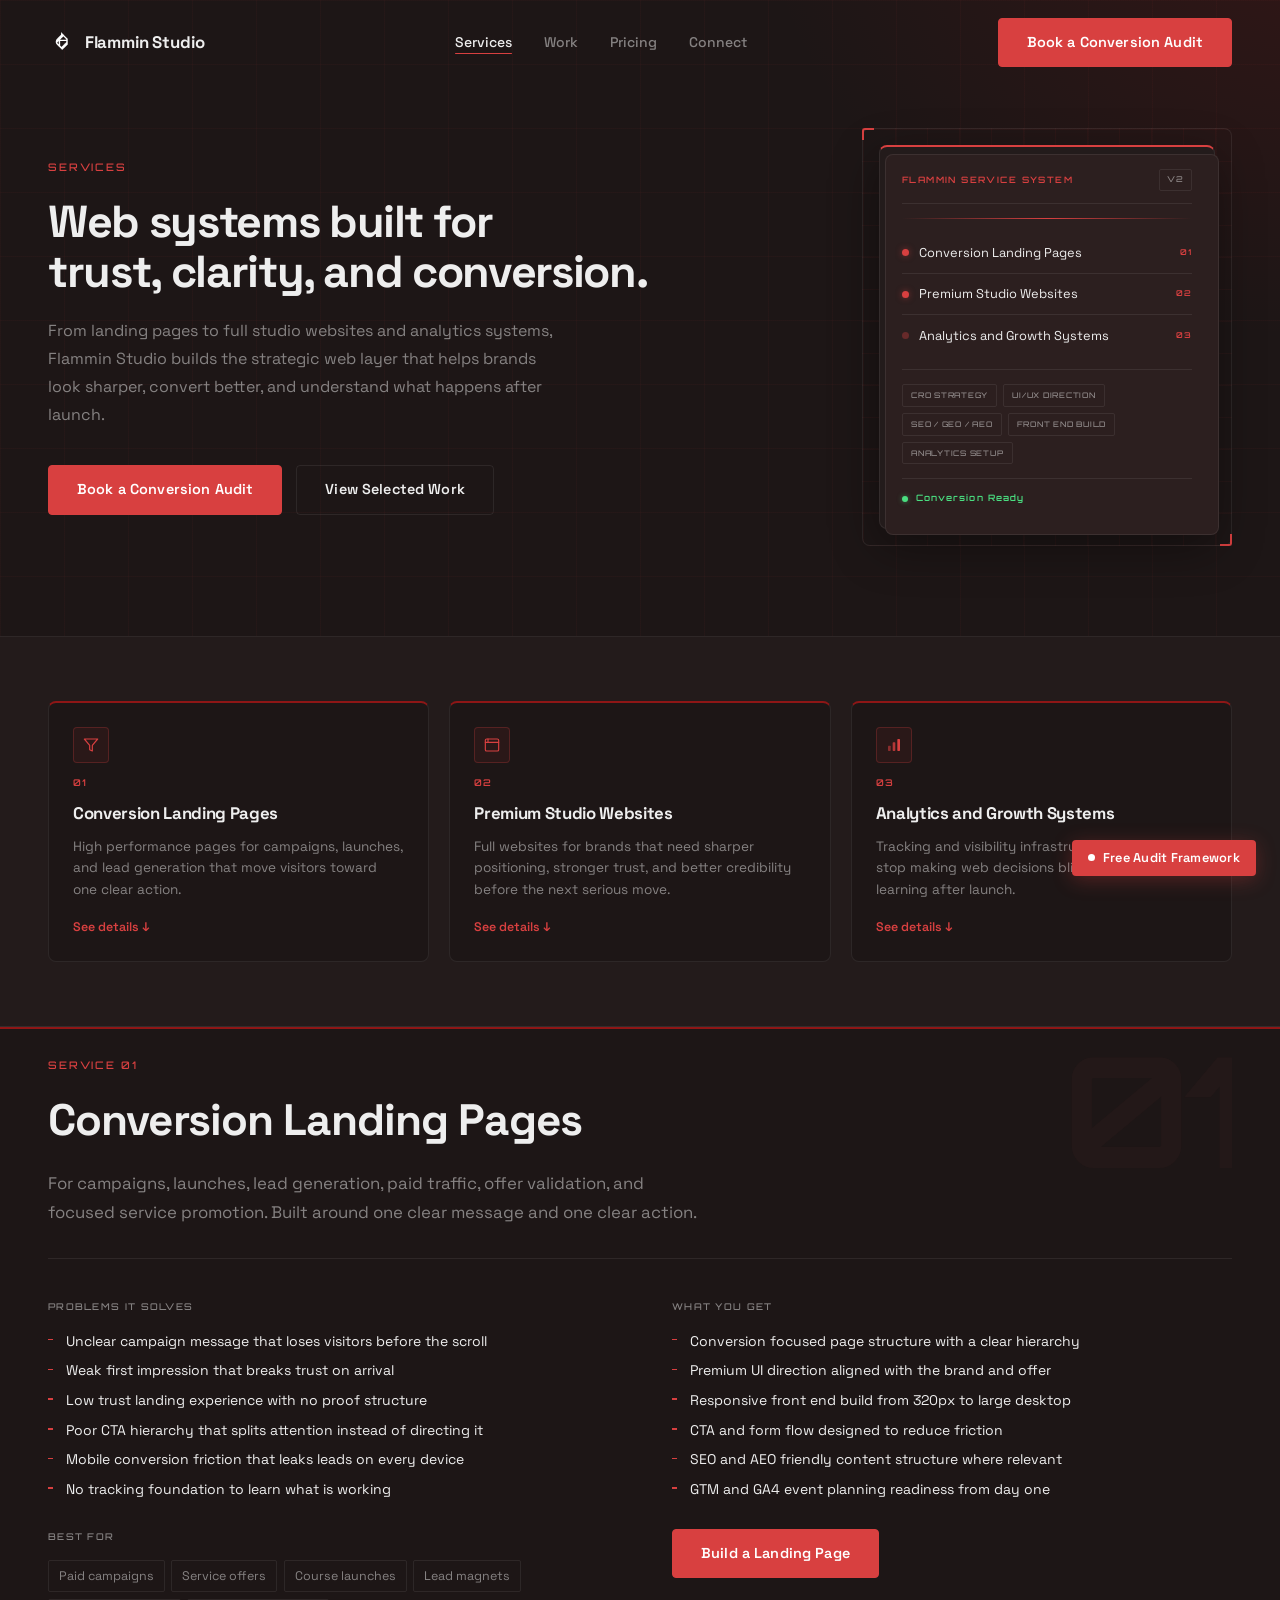
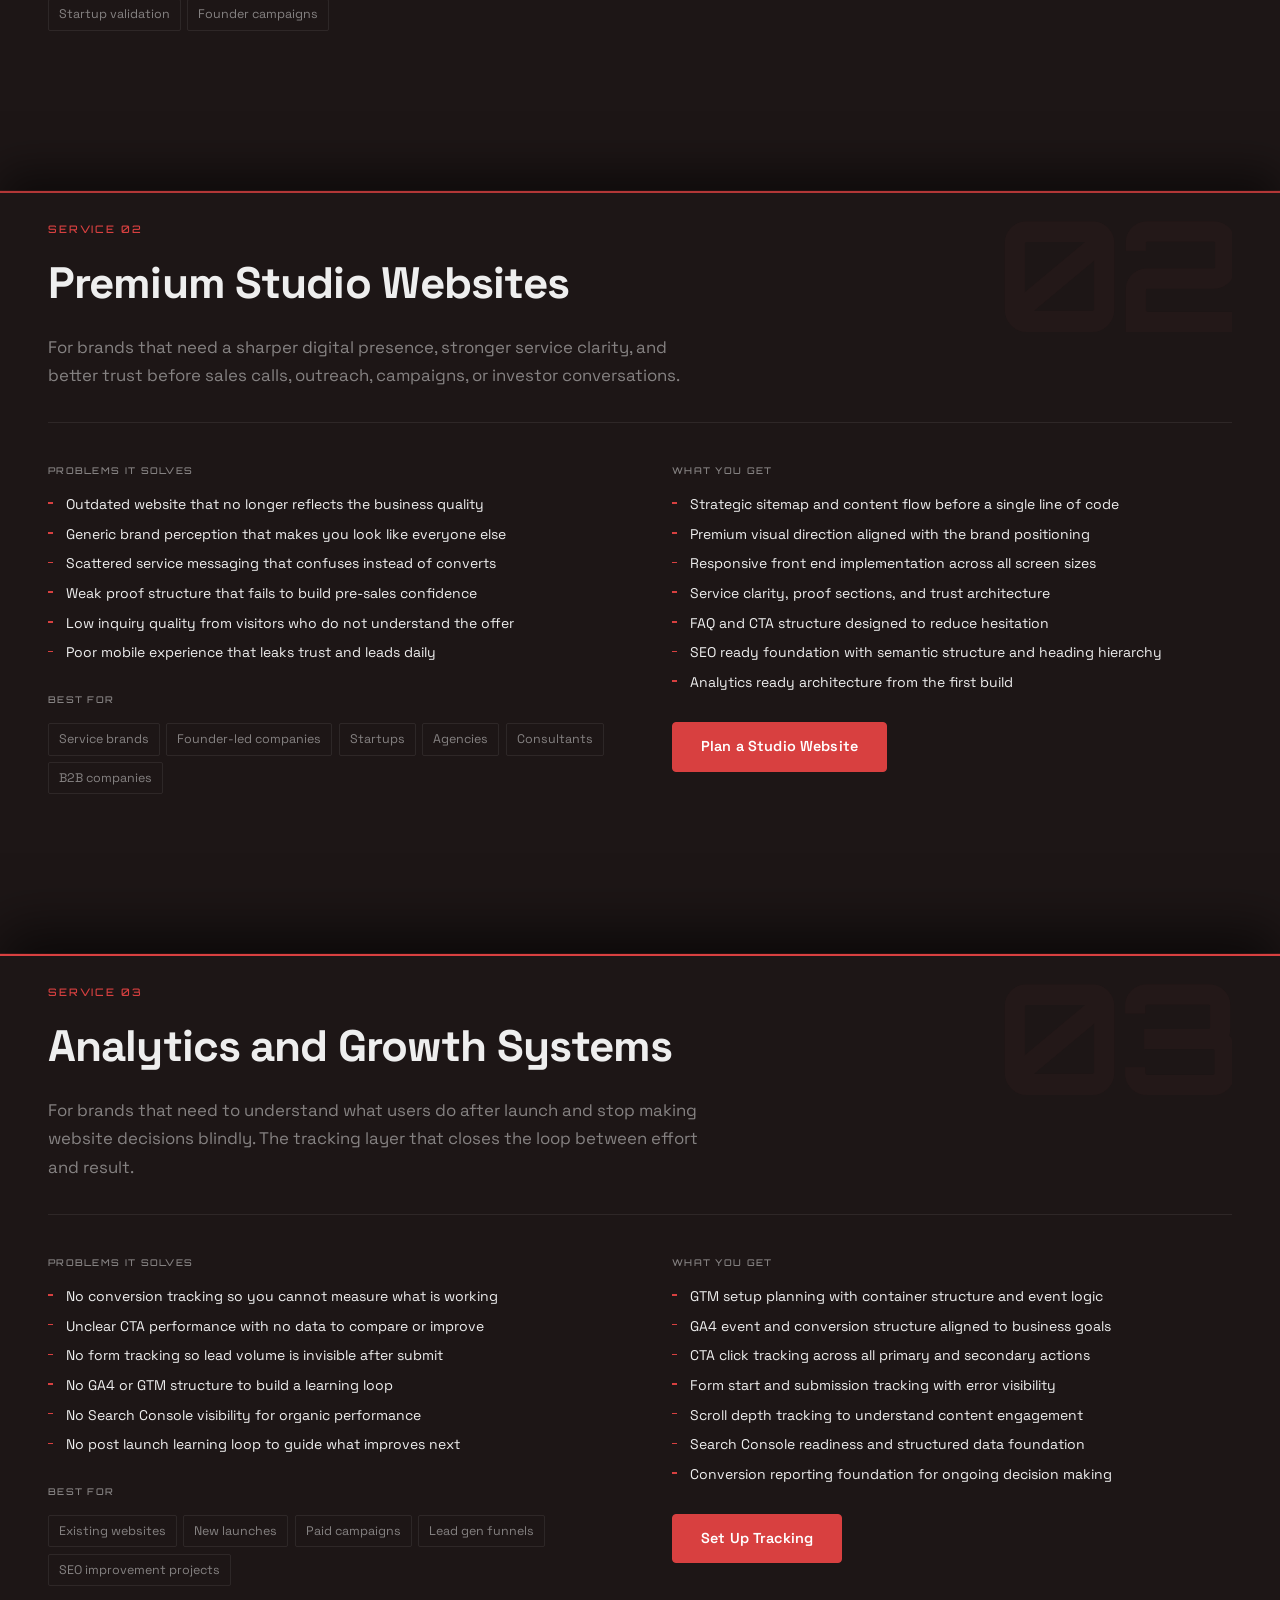
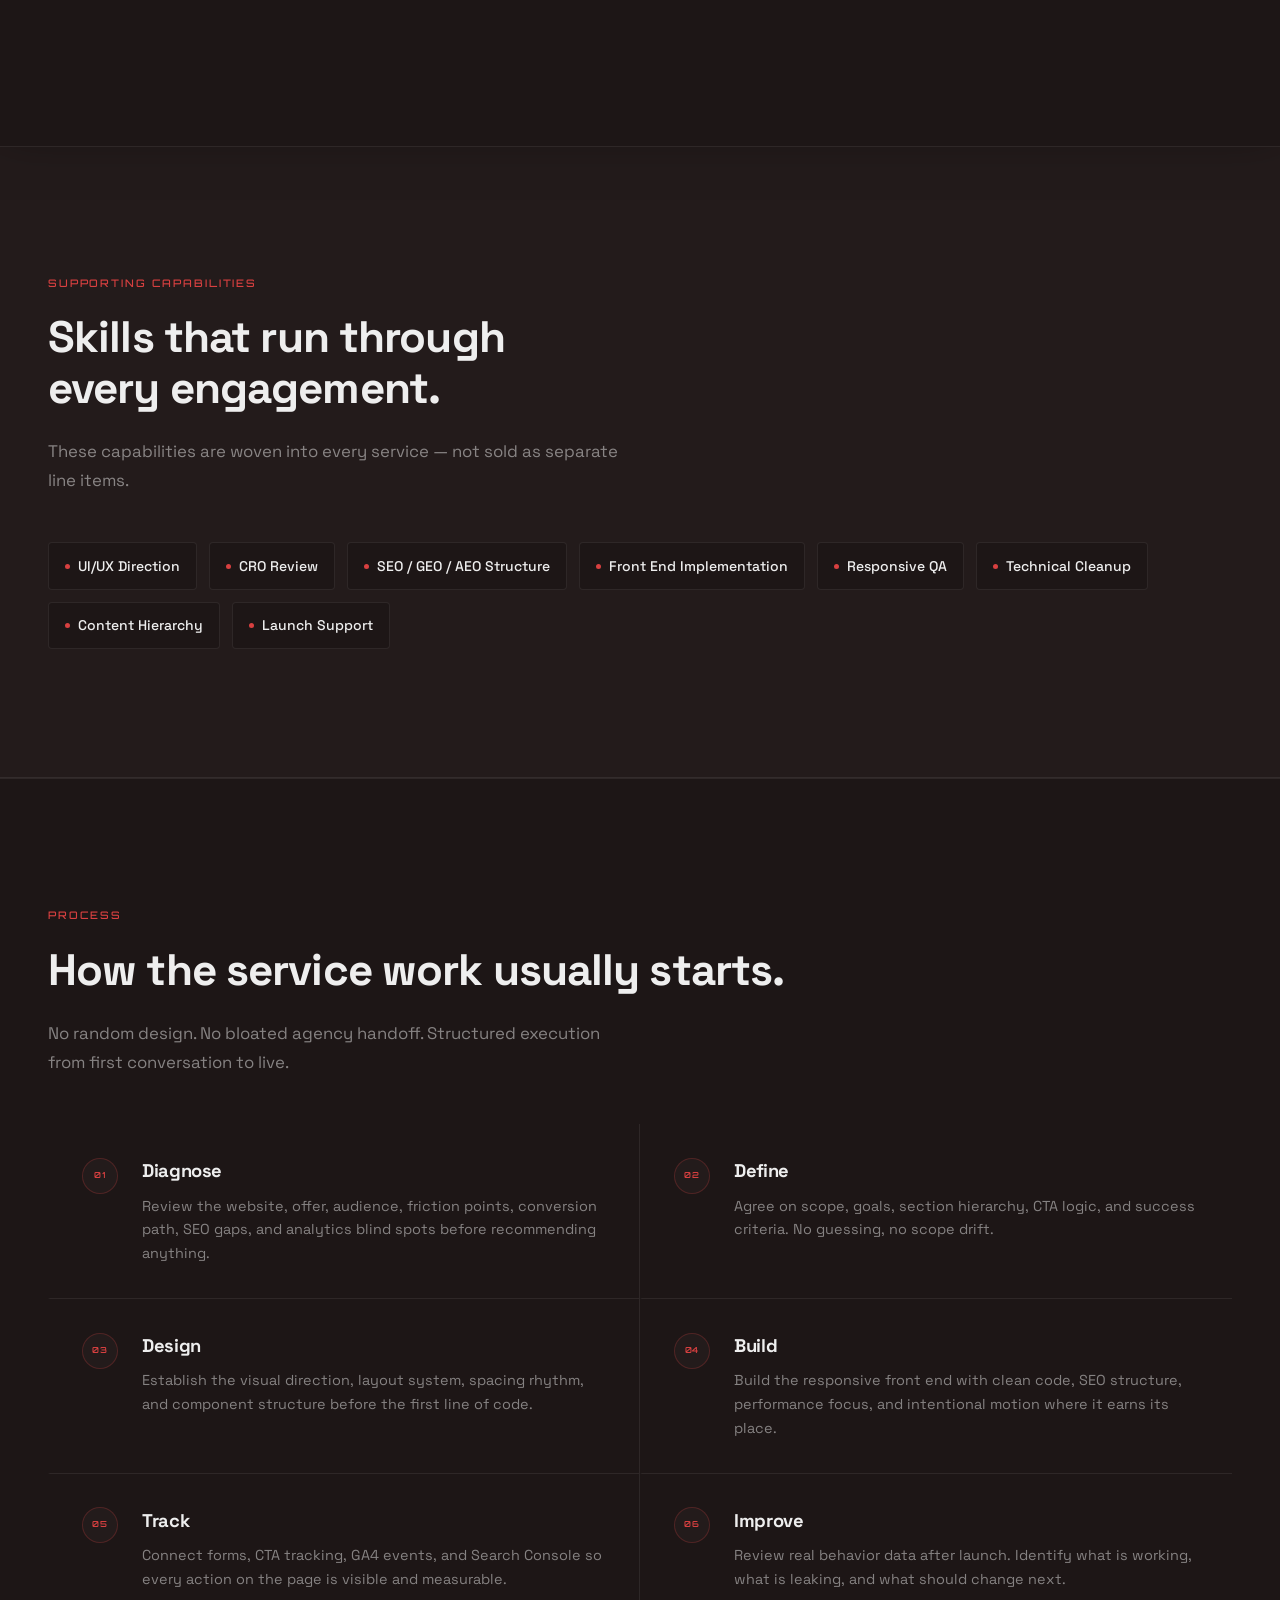
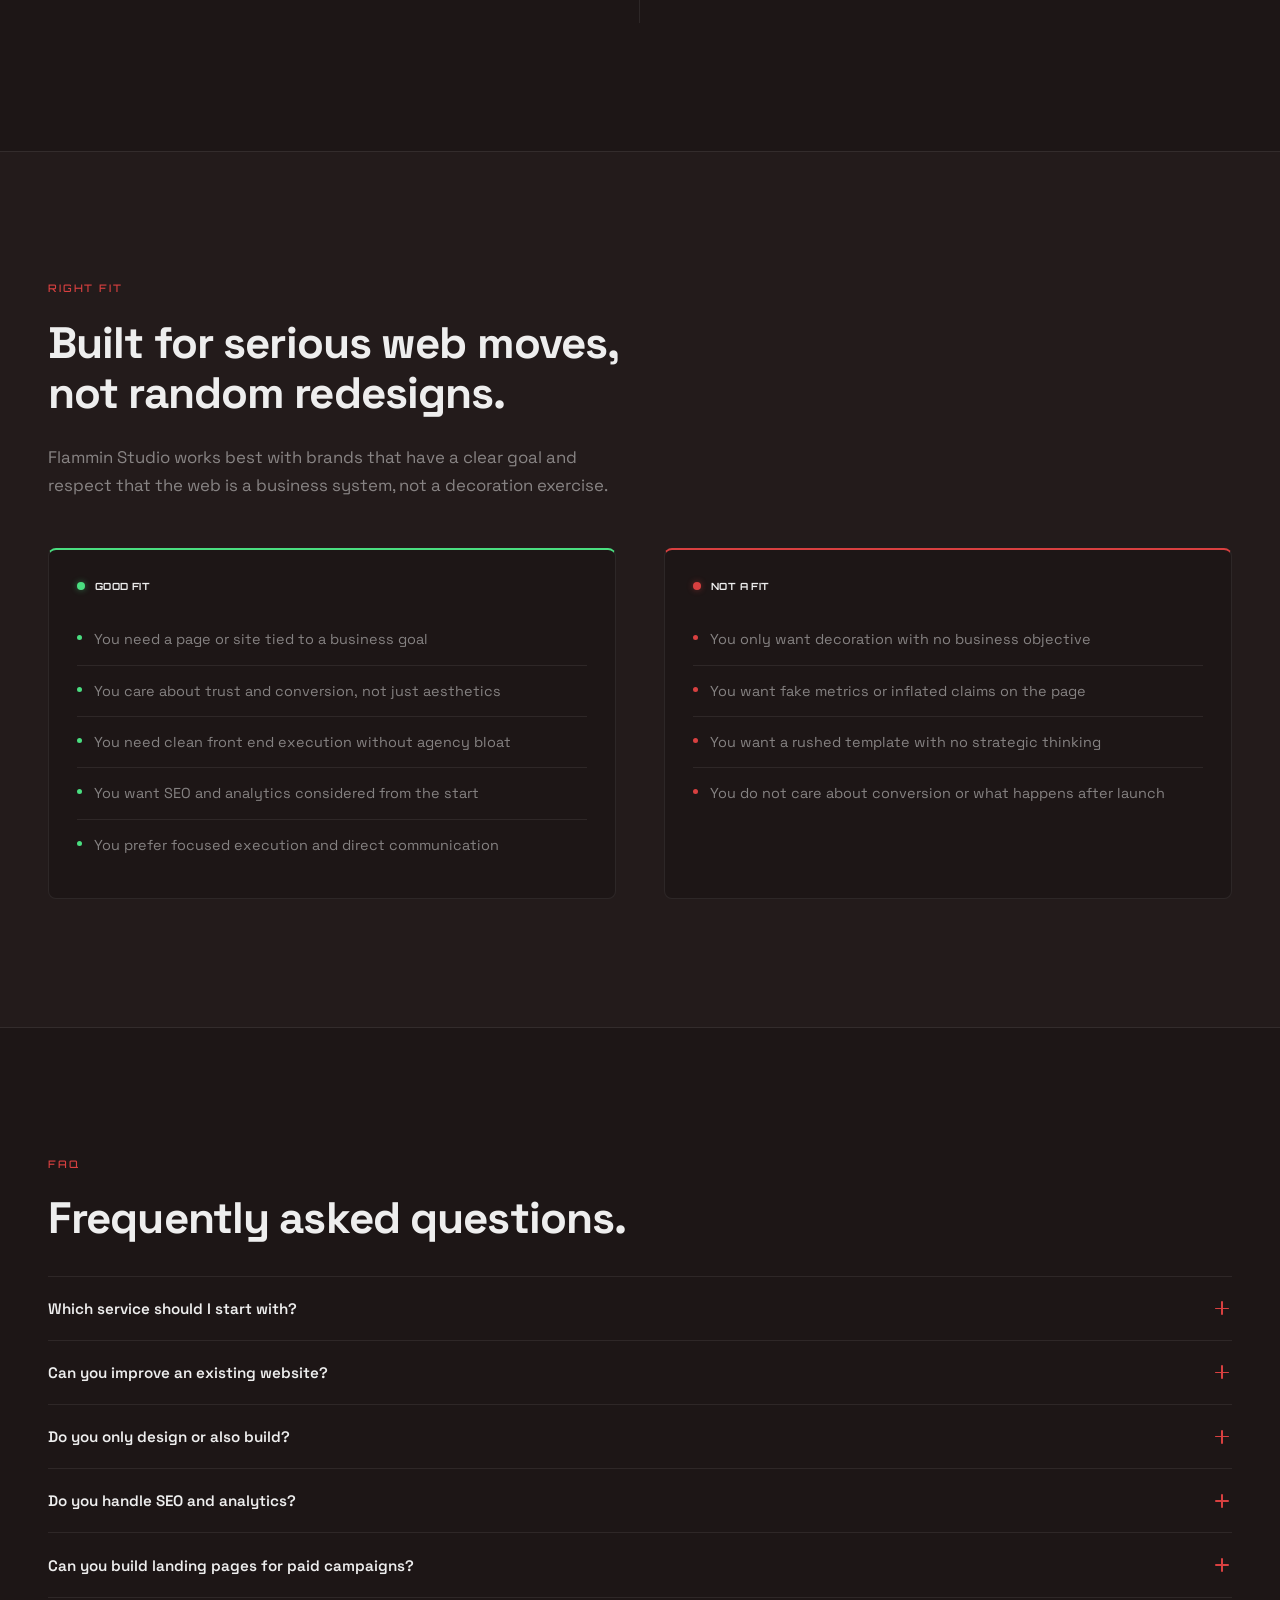
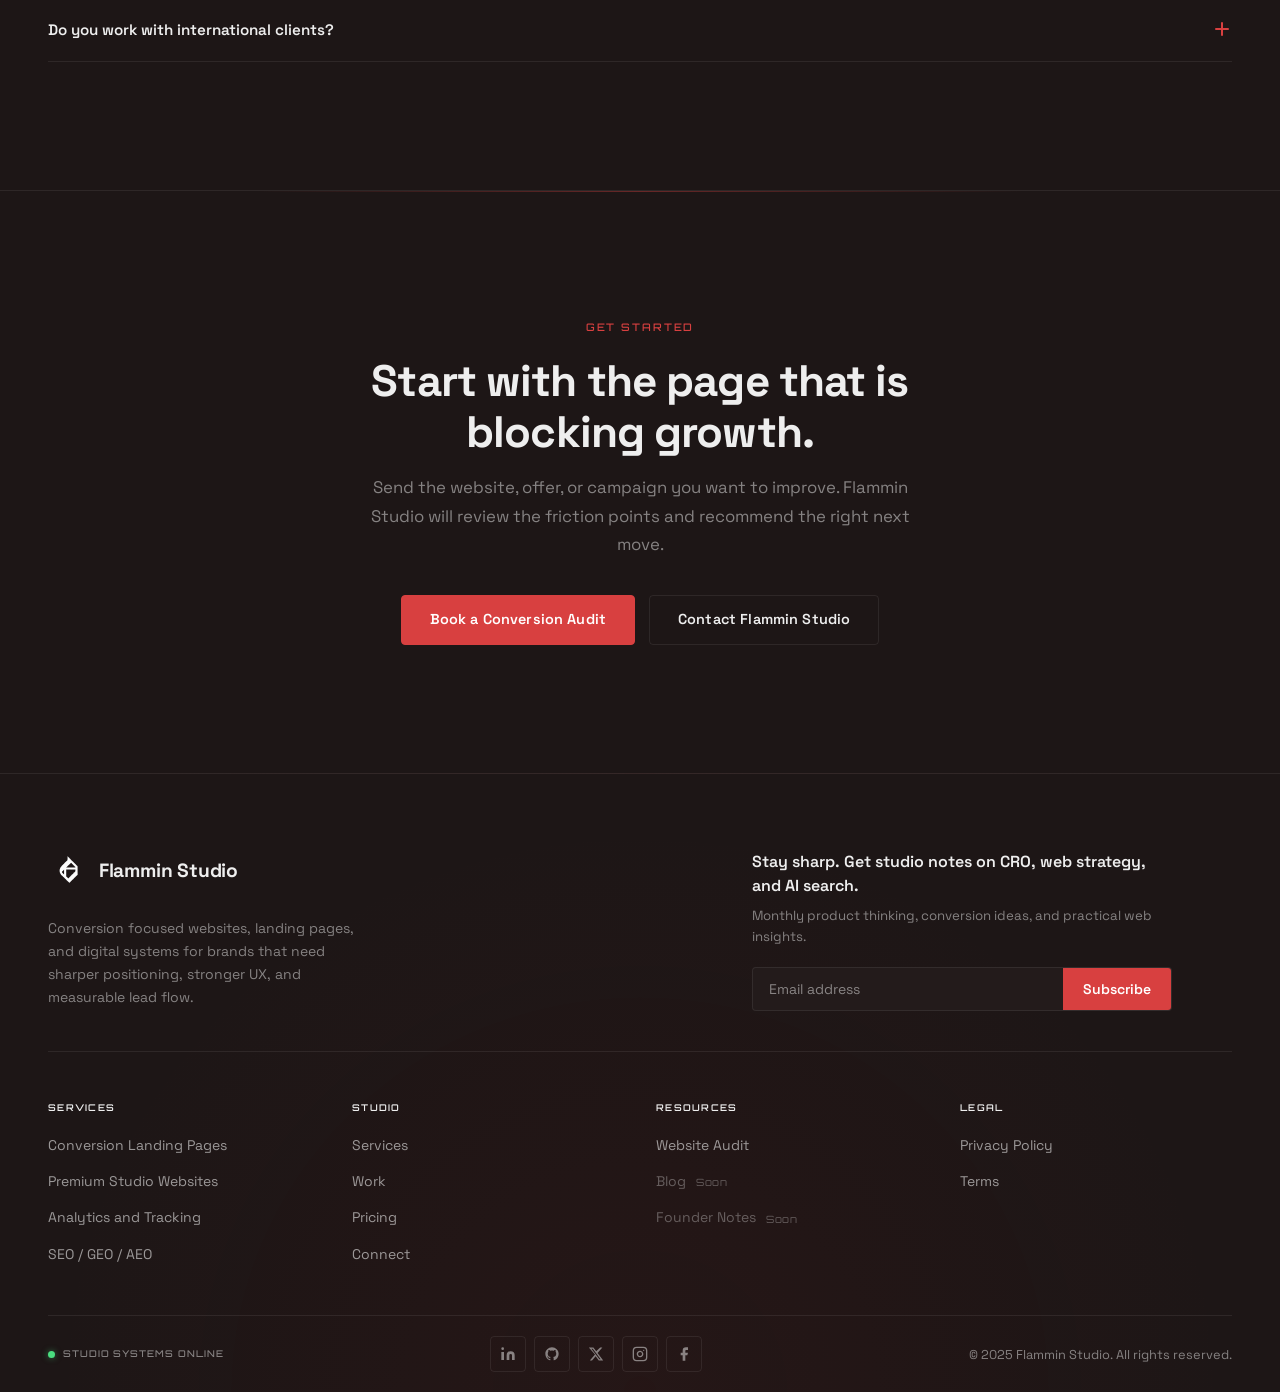
==== commit b9f49dbd: "pricing page added" ====
--- a/services.html
+++ b/services.html
@@ -140,7 +140,7 @@
           <ul class="nav-list" role="list">
             <li><a href="./services.html" class="nav-link" data-nav="services">Services</a></li>
             <li><a href="./work.html" class="nav-link" data-nav="work">Work</a></li>
-            <li><a href="./index.html#audit" class="nav-link" data-nav="pricing">Pricing</a></li>
+            <li><a href="./pricing.html" class="nav-link" data-nav="pricing">Pricing</a></li>
             <li><a href="./index.html#audit" class="nav-link" data-nav="connect">Connect</a></li>
           </ul>
           <div class="nav-panel-cta">
@@ -900,7 +900,7 @@
               <ul class="footer-col-list" role="list">
                 <li><a href="./services.html" class="footer-col-link">Services</a></li>
                 <li><a href="./work.html" class="footer-col-link">Work</a></li>
-                <li><a href="./index.html#audit" class="footer-col-link">Pricing</a></li>
+                <li><a href="./pricing.html" class="footer-col-link">Pricing</a></li>
                 <li><a href="./index.html#audit" class="footer-col-link">Connect</a></li>
               </ul>
             </nav>
--- a/css/styles.css
+++ b/css/styles.css
@@ -139,10 +139,15 @@
 
 /* Inner light sweep on hover */
 .btn::before {
-  content: '';
+  content: "";
   position: absolute;
   inset: 0;
-  background: linear-gradient(105deg, transparent 35%, rgba(255, 255, 255, 0.07) 50%, transparent 65%);
+  background: linear-gradient(
+    105deg,
+    transparent 35%,
+    rgba(255, 255, 255, 0.07) 50%,
+    transparent 65%
+  );
   transform: translateX(-100%);
   transition: transform 0.55s ease;
   pointer-events: none;
@@ -162,7 +167,9 @@
   background-color: #c43535;
   border-color: #c43535;
   transform: translateY(-2px) scale(1.01);
-  box-shadow: 0 0 18px rgba(216, 64, 64, 0.4), 0 4px 14px rgba(216, 64, 64, 0.2);
+  box-shadow:
+    0 0 18px rgba(216, 64, 64, 0.4),
+    0 4px 14px rgba(216, 64, 64, 0.2);
 }
 .btn-primary:active {
   transform: translateY(0) scale(0.98);
@@ -355,9 +362,15 @@
 }
 
 /* Nav close button + panel elements — hidden by default (desktop) */
-.nav-close-btn { display: none; }
-.nav-panel-head { display: none; }
-.nav-panel-cta  { display: none; }
+.nav-close-btn {
+  display: none;
+}
+.nav-panel-head {
+  display: none;
+}
+.nav-panel-cta {
+  display: none;
+}
 
 /* ---- Mobile and tablet: compact floating panel (≤1099px) ---- */
 @media (max-width: 1099px) {
@@ -374,11 +387,15 @@
     border-radius: var(--radius);
     z-index: 90;
     padding: 0;
-    box-shadow: 0 12px 48px rgba(0, 0, 0, 0.55), 0 0 0 1px rgba(216, 64, 64, 0.08);
+    box-shadow:
+      0 12px 48px rgba(0, 0, 0, 0.55),
+      0 0 0 1px rgba(216, 64, 64, 0.08);
     opacity: 0;
     transform: translateY(-8px) scale(0.97);
     pointer-events: none;
-    transition: opacity 0.22s ease, transform 0.22s ease;
+    transition:
+      opacity 0.22s ease,
+      transform 0.22s ease;
   }
   .main-nav.nav-open {
     opacity: 1;
@@ -423,8 +440,12 @@
     border-radius: 2px;
     position: absolute;
   }
-  .nav-close-btn span:first-child { transform: rotate(45deg); }
-  .nav-close-btn span:last-child  { transform: rotate(-45deg); }
+  .nav-close-btn span:first-child {
+    transform: rotate(45deg);
+  }
+  .nav-close-btn span:last-child {
+    transform: rotate(-45deg);
+  }
   .nav-close-btn:hover {
     background-color: var(--color-surface-2);
     border-color: var(--color-border-red);
@@ -440,14 +461,19 @@
     width: 100%;
     border-bottom: 1px solid var(--color-border);
   }
-  .nav-list li:last-child { border-bottom: none; }
+  .nav-list li:last-child {
+    border-bottom: none;
+  }
   .nav-link {
     display: block;
     padding: 0.9rem 1rem;
     font-size: 0.95rem;
     color: var(--color-muted);
     border-left: 2px solid transparent;
-    transition: color var(--transition), background-color var(--transition), border-left-color var(--transition);
+    transition:
+      color var(--transition),
+      background-color var(--transition),
+      border-left-color var(--transition);
   }
   .nav-link:hover,
   .nav-link:active {
@@ -491,7 +517,9 @@
     flex-direction: row;
     padding: 0;
   }
-  .nav-list li { border-bottom: none; }
+  .nav-list li {
+    border-bottom: none;
+  }
   .nav-link {
     font-size: 0.875rem;
     padding-block: 0;
@@ -500,14 +528,17 @@
     border-left: none;
     position: relative;
   }
-  .nav-link:hover { background-color: transparent; color: var(--color-text); }
+  .nav-link:hover {
+    background-color: transparent;
+    color: var(--color-text);
+  }
   .nav-link.nav-active {
     color: var(--color-text);
     background-color: transparent;
     border-left: none;
   }
   .nav-link.nav-active::after {
-    content: '';
+    content: "";
     position: absolute;
     bottom: -3px;
     left: 0;
@@ -516,8 +547,12 @@
     background-color: var(--color-red);
     border-radius: 2px;
   }
-  .header-actions .btn { display: inline-flex; }
-  .menu-toggle { display: none; }
+  .header-actions .btn {
+    display: inline-flex;
+  }
+  .menu-toggle {
+    display: none;
+  }
 }
 
 /* ===========================================================
@@ -897,7 +932,7 @@
 }
 
 .trust-item::before {
-  content: '';
+  content: "";
   display: block;
   width: 5px;
   height: 5px;
@@ -1306,7 +1341,11 @@
   align-items: start;
 }
 
-.founders-content .btn {
+.founders-ctas {
+  display: flex;
+  flex-wrap: wrap;
+  gap: 0.875rem;
+  align-items: center;
   margin-top: 0.5rem;
 }
 
@@ -1544,7 +1583,11 @@
    =========================================================== */
 .site-footer {
   border-top: 1px solid var(--color-border);
-  background-image: radial-gradient(ellipse at bottom center, rgba(142, 22, 22, 0.07) 0%, transparent 65%);
+  background-image: radial-gradient(
+    ellipse at bottom center,
+    rgba(142, 22, 22, 0.07) 0%,
+    transparent 65%
+  );
 }
 
 /* Footer body: flex column on mobile with order control */
@@ -1559,7 +1602,10 @@
   order: 1;
   padding-bottom: clamp(2rem, 4vw, 2.5rem);
 }
-.footer-brand .logo-mark { width: 42px; height: 42px; }
+.footer-brand .logo-mark {
+  width: 42px;
+  height: 42px;
+}
 
 .footer-tagline {
   font-size: 0.875rem;
@@ -1581,7 +1627,10 @@
   gap: 2rem 1.5rem;
 }
 @media (min-width: 640px) {
-  .footer-columns { grid-template-columns: repeat(4, 1fr); gap: 2rem; }
+  .footer-columns {
+    grid-template-columns: repeat(4, 1fr);
+    gap: 2rem;
+  }
 }
 
 .footer-col-title {
@@ -1603,8 +1652,14 @@
   color: var(--color-muted);
   transition: color var(--transition);
 }
-.footer-col-link:hover { color: var(--color-text); }
-.footer-col-link--soon { opacity: 0.55; pointer-events: none; cursor: default; }
+.footer-col-link:hover {
+  color: var(--color-text);
+}
+.footer-col-link--soon {
+  opacity: 0.55;
+  pointer-events: none;
+  cursor: default;
+}
 .footer-soon {
   display: inline-block;
   margin-left: 0.375rem;
@@ -1645,7 +1700,9 @@
   max-width: 420px;
   transition: border-color var(--transition);
 }
-.newsletter-field:focus-within { border-color: rgba(216, 64, 64, 0.5); }
+.newsletter-field:focus-within {
+  border-color: rgba(216, 64, 64, 0.5);
+}
 .newsletter-input {
   flex: 1;
   background: transparent;
@@ -1656,7 +1713,9 @@
   outline: none;
   min-width: 0;
 }
-.newsletter-input::placeholder { color: var(--color-muted); }
+.newsletter-input::placeholder {
+  color: var(--color-muted);
+}
 .newsletter-btn {
   background-color: var(--color-red);
   color: #fff;
@@ -1669,13 +1728,17 @@
   transition: background-color var(--transition);
   font-family: var(--font-main);
 }
-.newsletter-btn:hover { background-color: #c43535; }
+.newsletter-btn:hover {
+  background-color: #c43535;
+}
 .newsletter-msg {
   font-size: 0.78rem;
   color: var(--color-muted);
   margin-top: 0.625rem;
 }
-.newsletter-msg[hidden] { display: none; }
+.newsletter-msg[hidden] {
+  display: none;
+}
 
 /* Bottom bar — order 4 */
 .footer-bottom {
@@ -1736,7 +1799,9 @@
   color: var(--color-muted);
   border: 1px solid var(--color-border);
   border-radius: var(--radius-sm);
-  transition: color var(--transition), border-color var(--transition);
+  transition:
+    color var(--transition),
+    border-color var(--transition);
 }
 .social-icon-link:hover {
   color: var(--color-red);
@@ -1752,20 +1817,38 @@
 @media (min-width: 900px) {
   .footer-body {
     display: grid;
-    grid-template-columns: 1fr 1fr;
+    grid-template-columns: minmax(0, 1fr) minmax(300px, 480px);
     grid-template-areas:
       "brand newsletter"
       "columns columns"
       "bottom bottom";
-    column-gap: clamp(3rem, 6vw, 6rem);
-  }
-  .footer-brand        { order: unset; grid-area: brand; }
-  .footer-newsletter   { order: unset; grid-area: newsletter; border-top: none; padding-top: 0; padding-bottom: clamp(2rem, 4vw, 2.5rem); }
-  .footer-columns-wrap { order: unset; grid-area: columns; }
-  .footer-bottom       { order: unset; grid-area: bottom; }
-
-  /* On desktop, brand bottom padding matches newsletter top padding */
-  .footer-brand { padding-bottom: clamp(2rem, 4vw, 2.5rem); }
+    column-gap: clamp(3rem, 7vw, 7rem);
+    align-items: start;
+  }
+  .footer-brand {
+    order: unset;
+    grid-area: brand;
+    padding-top: 0;
+  }
+  .footer-newsletter {
+    order: unset;
+    grid-area: newsletter;
+    border-top: none;
+    padding-top: 0;
+    padding-bottom: clamp(2rem, 4vw, 2.5rem);
+  }
+  .footer-columns-wrap {
+    order: unset;
+    grid-area: columns;
+  }
+  .footer-bottom {
+    order: unset;
+    grid-area: bottom;
+  }
+
+  .footer-brand {
+    padding-bottom: clamp(2rem, 4vw, 2.5rem);
+  }
 }
 
 /* ===========================================================
@@ -1809,12 +1892,14 @@
   border-style: solid;
 }
 .sv-frame::before {
-  top: -1px; left: -1px;
+  top: -1px;
+  left: -1px;
   border-width: 2px 0 0 2px;
   border-radius: 3px 0 0 0;
 }
 .sv-frame::after {
-  bottom: -1px; right: -1px;
+  bottom: -1px;
+  right: -1px;
   border-width: 0 2px 2px 0;
   border-radius: 0 0 3px 0;
 }
@@ -1869,12 +1954,20 @@
 .sv-scan {
   height: 1px;
   margin-bottom: 0.875rem;
-  background: linear-gradient(90deg, transparent 0%, var(--color-red) 50%, transparent 100%);
+  background: linear-gradient(
+    90deg,
+    transparent 0%,
+    var(--color-red) 50%,
+    transparent 100%
+  );
   animation: hv-scan 3.5s ease-in-out infinite;
   transform-origin: left center;
 }
 
-.sv-services { display: flex; flex-direction: column; }
+.sv-services {
+  display: flex;
+  flex-direction: column;
+}
 
 .sv-service-row {
   display: flex;
@@ -1885,7 +1978,9 @@
   font-size: 0.8rem;
   color: var(--color-text);
 }
-.sv-service-row:last-child { border-bottom: none; }
+.sv-service-row:last-child {
+  border-bottom: none;
+}
 
 .sv-dot {
   width: 7px;
@@ -1898,11 +1993,15 @@
   box-shadow: 0 0 6px rgba(216, 64, 64, 0.5);
   animation: hv-pulse 2.4s ease-in-out infinite;
 }
-.sv-dot--active:nth-of-type(1) { animation-delay: 0.4s; }
+.sv-dot--active:nth-of-type(1) {
+  animation-delay: 0.4s;
+}
 .sv-dot--dim {
   background-color: rgba(216, 64, 64, 0.35);
 }
-.sv-service-name { flex: 1; }
+.sv-service-name {
+  flex: 1;
+}
 .sv-service-num {
   font-family: var(--font-accent);
   font-size: 0.5rem;
@@ -2019,7 +2118,9 @@
   justify-content: center;
   text-align: center;
   margin-top: 0.1rem;
-  transition: border-color var(--transition), background-color var(--transition);
+  transition:
+    border-color var(--transition),
+    background-color var(--transition);
 }
 .process-step:hover .step-num {
   border-color: var(--color-red);
@@ -2033,13 +2134,17 @@
     padding-left: 1rem;
   }
   .process-list::before {
-    content: '';
+    content: "";
     position: absolute;
     left: calc(1rem + 1.125rem); /* center of the badge */
     top: 1.25rem;
     bottom: 1.25rem;
     width: 1px;
-    background: linear-gradient(to bottom, var(--color-border-red), transparent 90%);
+    background: linear-gradient(
+      to bottom,
+      var(--color-border-red),
+      transparent 90%
+    );
     pointer-events: none;
   }
 }
@@ -2053,8 +2158,12 @@
   border-radius: var(--radius);
   padding: 1.75rem;
 }
-.fit-grid > div:first-child { border-top: 2px solid #4ade80; }
-.fit-grid > div:last-child  { border-top: 2px solid var(--color-red); }
+.fit-grid > div:first-child {
+  border-top: 2px solid #4ade80;
+}
+.fit-grid > div:last-child {
+  border-top: 2px solid var(--color-red);
+}
 
 /* ===========================================================
    SERVICES HERO — interior page hero
@@ -2091,7 +2200,11 @@
   right: -5%;
   width: 50%;
   height: 80%;
-  background: radial-gradient(ellipse at top right, rgba(142, 22, 22, 0.2) 0%, transparent 65%);
+  background: radial-gradient(
+    ellipse at top right,
+    rgba(142, 22, 22, 0.2) 0%,
+    transparent 65%
+  );
 }
 .services-hero-inner {
   position: relative;
@@ -2139,7 +2252,9 @@
   gap: 1.25rem;
 }
 @media (min-width: 768px) {
-  .offer-overview-grid { grid-template-columns: repeat(3, 1fr); }
+  .offer-overview-grid {
+    grid-template-columns: repeat(3, 1fr);
+  }
 }
 .offer-overview-card {
   background-color: var(--color-base);
@@ -2147,7 +2262,9 @@
   border-top: 2px solid var(--color-deep-red);
   border-radius: var(--radius);
   padding: 1.5rem;
-  transition: border-top-color var(--transition), transform var(--transition);
+  transition:
+    border-top-color var(--transition),
+    transform var(--transition);
   display: flex;
   flex-direction: column;
   gap: 0.5rem;
@@ -2186,7 +2303,9 @@
   margin-top: 0.5rem;
   transition: gap var(--transition);
 }
-.offer-overview-link:hover { gap: 0.625rem; }
+.offer-overview-link:hover {
+  gap: 0.625rem;
+}
 
 /* ===========================================================
    SERVICE DETAIL SECTIONS — services page
@@ -2215,7 +2334,10 @@
   gap: 2rem;
 }
 @media (min-width: 900px) {
-  .service-detail-body { grid-template-columns: 1fr 1fr; gap: 4rem; }
+  .service-detail-body {
+    grid-template-columns: 1fr 1fr;
+    gap: 4rem;
+  }
 }
 .service-col-label {
   font-family: var(--font-accent);
@@ -2282,7 +2404,9 @@
   font-size: 0.875rem;
   color: var(--color-text);
   font-weight: 500;
-  transition: border-color var(--transition), background-color var(--transition);
+  transition:
+    border-color var(--transition),
+    background-color var(--transition);
 }
 .addon-item:hover {
   border-color: var(--color-border-red);
@@ -2305,7 +2429,12 @@
   gap: 2rem;
   margin-top: 2.5rem;
 }
-@media (min-width: 768px) { .fit-grid { grid-template-columns: 1fr 1fr; gap: 3rem; } }
+@media (min-width: 768px) {
+  .fit-grid {
+    grid-template-columns: 1fr 1fr;
+    gap: 3rem;
+  }
+}
 .fit-col-title {
   font-size: 0.85rem;
   font-weight: 700;
@@ -2325,8 +2454,14 @@
   border-radius: 50%;
   flex-shrink: 0;
 }
-.fit-indicator--yes { background-color: #4ade80; box-shadow: 0 0 6px rgba(74, 222, 128, 0.45); }
-.fit-indicator--no  { background-color: var(--color-red); box-shadow: 0 0 6px rgba(216, 64, 64, 0.45); }
+.fit-indicator--yes {
+  background-color: #4ade80;
+  box-shadow: 0 0 6px rgba(74, 222, 128, 0.45);
+}
+.fit-indicator--no {
+  background-color: var(--color-red);
+  box-shadow: 0 0 6px rgba(216, 64, 64, 0.45);
+}
 .fit-list {
   display: flex;
   flex-direction: column;
@@ -2342,7 +2477,9 @@
   color: var(--color-muted);
   line-height: 1.55;
 }
-.fit-list li:last-child { border-bottom: none; }
+.fit-list li:last-child {
+  border-bottom: none;
+}
 .fit-list li::before {
   content: "";
   display: block;
@@ -2352,8 +2489,12 @@
   flex-shrink: 0;
   margin-top: 0.5em;
 }
-.fit-yes li::before { background-color: #4ade80; }
-.fit-no  li::before { background-color: var(--color-red); }
+.fit-yes li::before {
+  background-color: #4ade80;
+}
+.fit-no li::before {
+  background-color: var(--color-red);
+}
 
 /* ===========================================================
    SERVICES STACK — CSS sticky stacking effect
@@ -2389,7 +2530,9 @@
     top: 7.5rem;
     z-index: 2;
     border-top-color: rgba(216, 64, 64, 0.8);
-    box-shadow: 0 -20px 40px rgba(0, 0, 0, 0.5), 0 -1px 0 rgba(216, 64, 64, 0.15);
+    box-shadow:
+      0 -20px 40px rgba(0, 0, 0, 0.5),
+      0 -1px 0 rgba(216, 64, 64, 0.15);
   }
 
   /* Card 3 — top layer, strongest shadow depth */
@@ -2398,7 +2541,9 @@
     z-index: 3;
     border-top-color: var(--color-red);
     border-bottom: 1px solid var(--color-border);
-    box-shadow: 0 -24px 52px rgba(0, 0, 0, 0.6), 0 -1px 0 rgba(216, 64, 64, 0.25);
+    box-shadow:
+      0 -24px 52px rgba(0, 0, 0, 0.6),
+      0 -1px 0 rgba(216, 64, 64, 0.25);
   }
 }
 
@@ -2435,14 +2580,21 @@
   transform: translateX(-50%);
   width: 60%;
   height: 1px;
-  background: linear-gradient(90deg, transparent, rgba(216, 64, 64, 0.4), transparent);
+  background: linear-gradient(
+    90deg,
+    transparent,
+    rgba(216, 64, 64, 0.4),
+    transparent
+  );
   pointer-events: none;
 }
 .final-cta-inner {
   max-width: 54ch;
   margin-inline: auto;
 }
-.final-cta-inner .section-title { margin-bottom: 1rem; }
+.final-cta-inner .section-title {
+  margin-bottom: 1rem;
+}
 .final-cta-inner .section-sub {
   margin-inline: auto;
   margin-bottom: 2.25rem;
@@ -2453,6 +2605,35 @@
   flex-wrap: wrap;
   gap: 0.875rem;
   justify-content: center;
+}
+
+/* Page-specific final CTA background images */
+[data-page="pricing"] .final-cta-section {
+  background-color: var(--color-base);
+  background-image:
+    linear-gradient(
+      rgba(29, 22, 22, 0.88) 0%,
+      rgba(29, 22, 22, 0.76) 50%,
+      rgba(29, 22, 22, 0.9) 100%
+    ),
+    url("assets/images/astronaut-fitted-with-spacesuit.jpg");
+  background-size: cover;
+  background-position: center top;
+  background-repeat: no-repeat;
+}
+
+[data-page="services"] .final-cta-section {
+  background-color: var(--color-base);
+  background-image:
+    linear-gradient(
+      rgba(29, 22, 22, 0.86) 0%,
+      rgba(29, 22, 22, 0.76) 50%,
+      rgba(29, 22, 22, 0.9) 80%
+    ),
+    url("assets/images/astronaut-is-falling-down.jpg");
+  background-size: cover;
+  background-position: center 30%;
+  background-repeat: no-repeat;
 }
 
 /* ===========================================================
@@ -2570,7 +2751,11 @@
   right: -8%;
   width: 60%;
   height: 90%;
-  background: radial-gradient(ellipse at top right, rgba(142, 22, 22, 0.22) 0%, transparent 60%);
+  background: radial-gradient(
+    ellipse at top right,
+    rgba(142, 22, 22, 0.22) 0%,
+    transparent 60%
+  );
 }
 .work-hero-inner {
   position: relative;
@@ -2582,9 +2767,16 @@
   align-items: center;
 }
 @media (min-width: 1024px) {
-  .work-hero-inner { grid-template-columns: 48% 52%; gap: 3.5rem; }
-}
-.work-hero-content { display: flex; flex-direction: column; align-items: flex-start; }
+  .work-hero-inner {
+    grid-template-columns: 48% 52%;
+    gap: 3.5rem;
+  }
+}
+.work-hero-content {
+  display: flex;
+  flex-direction: column;
+  align-items: flex-start;
+}
 .work-hero-headline {
   font-size: clamp(1.85rem, 3.8vw, 3.2rem);
   font-weight: 700;
@@ -2601,7 +2793,11 @@
   margin-bottom: 2.25rem;
   line-height: 1.75;
 }
-.work-hero-ctas { display: flex; flex-wrap: wrap; gap: 0.875rem; }
+.work-hero-ctas {
+  display: flex;
+  flex-wrap: wrap;
+  gap: 0.875rem;
+}
 
 /* ---- Shared browser bar (used in hero cockpit + project cards) ---- */
 .wpc-bar {
@@ -2613,15 +2809,23 @@
   border-bottom: 1px solid var(--color-border);
   flex-shrink: 0;
 }
-.wpc-dot-r, .wpc-dot-y, .wpc-dot-g {
+.wpc-dot-r,
+.wpc-dot-y,
+.wpc-dot-g {
   width: 7px;
   height: 7px;
   border-radius: 50%;
   flex-shrink: 0;
 }
-.wpc-dot-r { background-color: #ff5f56; }
-.wpc-dot-y { background-color: #ffbd2e; }
-.wpc-dot-g { background-color: #27c93f; }
+.wpc-dot-r {
+  background-color: #ff5f56;
+}
+.wpc-dot-y {
+  background-color: #ffbd2e;
+}
+.wpc-dot-g {
+  background-color: #27c93f;
+}
 .wpc-url-bar {
   flex: 1;
   height: 12px;
@@ -2649,7 +2853,9 @@
   border: 1px solid var(--color-border);
   border-radius: var(--radius);
   overflow: hidden;
-  transition: transform 0.4s ease, box-shadow 0.4s ease;
+  transition:
+    transform 0.4s ease,
+    box-shadow 0.4s ease;
 }
 .whc-main {
   left: 0;
@@ -2683,9 +2889,15 @@
     0 8px 30px rgba(0, 0, 0, 0.5),
     0 0 0 1px rgba(238, 238, 238, 0.04);
 }
-.work-hero-cockpit:hover .whc-main    { transform: translateY(-4px); }
-.work-hero-cockpit:hover .whc-secondary { transform: rotate(-2deg) translateY(-3px); }
-.work-hero-cockpit:hover .whc-tertiary  { transform: rotate(1.5deg) translateY(2px); }
+.work-hero-cockpit:hover .whc-main {
+  transform: translateY(-4px);
+}
+.work-hero-cockpit:hover .whc-secondary {
+  transform: rotate(-2deg) translateY(-3px);
+}
+.work-hero-cockpit:hover .whc-tertiary {
+  transform: rotate(1.5deg) translateY(2px);
+}
 
 .whc-screen {
   overflow: hidden;
@@ -2707,13 +2919,19 @@
   top: 18%;
   width: 1px;
   height: 58%;
-  background: linear-gradient(to bottom, transparent 0%, var(--color-red) 35%, var(--color-red) 65%, transparent 100%);
+  background: linear-gradient(
+    to bottom,
+    transparent 0%,
+    var(--color-red) 35%,
+    var(--color-red) 65%,
+    transparent 100%
+  );
   opacity: 0.28;
   z-index: 4;
   pointer-events: none;
 }
 .whc-signal::before {
-  content: '';
+  content: "";
   position: absolute;
   top: 35%;
   left: -3px;
@@ -2749,7 +2967,10 @@
   padding: 0.45rem 0.875rem;
   border-radius: 2px;
   cursor: pointer;
-  transition: color var(--transition), border-color var(--transition), background-color var(--transition);
+  transition:
+    color var(--transition),
+    border-color var(--transition),
+    background-color var(--transition);
 }
 .work-filter-btn:hover {
   color: var(--color-text);
@@ -2763,7 +2984,7 @@
   padding-left: 1.3rem;
 }
 .work-filter-btn.filter-active::before {
-  content: '';
+  content: "";
   position: absolute;
   left: 0.55rem;
   top: 50%;
@@ -2847,27 +3068,43 @@
   margin-bottom: 2.5rem;
   display: grid;
   grid-template-columns: 1fr;
-  transition: border-color var(--transition), transform var(--transition), box-shadow var(--transition);
+  transition:
+    border-color var(--transition),
+    transform var(--transition),
+    box-shadow var(--transition);
 }
 .wpc--featured::before {
-  content: '';
+  content: "";
   position: absolute;
-  top: 0; left: 0; right: 0;
+  top: 0;
+  left: 0;
+  right: 0;
   height: 2px;
-  background: linear-gradient(90deg, var(--color-deep-red), var(--color-red), var(--color-deep-red));
+  background: linear-gradient(
+    90deg,
+    var(--color-deep-red),
+    var(--color-red),
+    var(--color-deep-red)
+  );
   transform: scaleX(0);
   transform-origin: left;
   transition: transform 0.4s ease;
   z-index: 1;
 }
-.wpc--featured:hover::before { transform: scaleX(1); }
+.wpc--featured:hover::before {
+  transform: scaleX(1);
+}
 .wpc--featured:hover {
   border-color: var(--color-border-red);
   transform: translateY(-3px);
-  box-shadow: 0 12px 48px rgba(0, 0, 0, 0.4), 0 0 32px rgba(216, 64, 64, 0.06);
+  box-shadow:
+    0 12px 48px rgba(0, 0, 0, 0.4),
+    0 0 32px rgba(216, 64, 64, 0.06);
 }
 @media (min-width: 900px) {
-  .wpc--featured { grid-template-columns: 56% 44%; }
+  .wpc--featured {
+    grid-template-columns: 56% 44%;
+  }
 }
 
 .wpc--featured .wpc-img {
@@ -2876,7 +3113,10 @@
   background-color: #0a0707;
 }
 @media (max-width: 899px) {
-  .wpc--featured .wpc-img { border-right: none; border-bottom: 1px solid var(--color-border); }
+  .wpc--featured .wpc-img {
+    border-right: none;
+    border-bottom: 1px solid var(--color-border);
+  }
 }
 .wpc--featured .wpc-screen {
   aspect-ratio: 16 / 9;
@@ -2887,7 +3127,10 @@
   opacity: 0.95;
   /* no scale on hover — contain keeps the full screenshot visible */
 }
-.wpc--featured:hover .wpc-screen img { opacity: 1; transform: none; }
+.wpc--featured:hover .wpc-screen img {
+  opacity: 1;
+  transform: none;
+}
 
 .wpc--featured .wpc-body {
   padding: clamp(1.75rem, 3.5vw, 2.5rem);
@@ -2903,10 +3146,15 @@
   gap: 1.5rem;
 }
 @media (min-width: 600px) {
-  .wpc-grid { grid-template-columns: repeat(2, 1fr); }
+  .wpc-grid {
+    grid-template-columns: repeat(2, 1fr);
+  }
 }
 @media (min-width: 1024px) {
-  .wpc-grid { grid-template-columns: repeat(3, 1fr); gap: 1.75rem; }
+  .wpc-grid {
+    grid-template-columns: repeat(3, 1fr);
+    gap: 1.75rem;
+  }
 }
 
 /* Regular card */
@@ -2916,30 +3164,48 @@
   border: 1px solid var(--color-border);
   border-radius: var(--radius);
   overflow: hidden;
-  transition: border-color var(--transition), transform var(--transition), box-shadow var(--transition);
+  transition:
+    border-color var(--transition),
+    transform var(--transition),
+    box-shadow var(--transition);
   display: flex;
   flex-direction: column;
 }
 .wpc::before {
-  content: '';
+  content: "";
   position: absolute;
-  top: 0; left: 0; right: 0;
+  top: 0;
+  left: 0;
+  right: 0;
   height: 2px;
-  background: linear-gradient(90deg, var(--color-deep-red), var(--color-red), var(--color-deep-red));
+  background: linear-gradient(
+    90deg,
+    var(--color-deep-red),
+    var(--color-red),
+    var(--color-deep-red)
+  );
   transform: scaleX(0);
   transform-origin: left;
   transition: transform 0.35s ease;
   z-index: 1;
 }
-.wpc:hover::before { transform: scaleX(1); }
+.wpc:hover::before {
+  transform: scaleX(1);
+}
 .wpc:hover {
   border-color: var(--color-border-red);
   transform: translateY(-4px);
-  box-shadow: 0 12px 40px rgba(0, 0, 0, 0.45), 0 0 24px rgba(216, 64, 64, 0.07);
-}
-.wpc.is-hidden { display: none; }
-
-.wpc .wpc-img { background-color: #0a0707; }
+  box-shadow:
+    0 12px 40px rgba(0, 0, 0, 0.45),
+    0 0 24px rgba(216, 64, 64, 0.07);
+}
+.wpc.is-hidden {
+  display: none;
+}
+
+.wpc .wpc-img {
+  background-color: #0a0707;
+}
 .wpc .wpc-screen {
   aspect-ratio: 16 / 10;
 }
@@ -2948,10 +3214,18 @@
   object-position: center top;
   opacity: 0.92;
 }
-.wpc:hover .wpc-screen img { opacity: 1; transform: none; }
+.wpc:hover .wpc-screen img {
+  opacity: 1;
+  transform: none;
+}
 
 /* Shared card body */
-.wpc-body { padding: clamp(1.25rem, 2.5vw, 1.75rem); flex: 1; display: flex; flex-direction: column; }
+.wpc-body {
+  padding: clamp(1.25rem, 2.5vw, 1.75rem);
+  flex: 1;
+  display: flex;
+  flex-direction: column;
+}
 
 .wpc-meta {
   display: flex;
@@ -2987,7 +3261,9 @@
   margin-bottom: 0.75rem;
   line-height: 1.2;
 }
-.wpc--featured .wpc-name { font-size: clamp(1.5rem, 2.5vw, 2rem); }
+.wpc--featured .wpc-name {
+  font-size: clamp(1.5rem, 2.5vw, 2rem);
+}
 
 .wpc-function {
   font-size: 0.875rem;
@@ -3011,7 +3287,9 @@
   padding: 0.25rem 0.6rem;
   border: 1px solid var(--color-border);
   border-radius: 2px;
-  transition: color var(--transition), border-color var(--transition);
+  transition:
+    color var(--transition),
+    border-color var(--transition);
 }
 .wpc:hover .wpc-caps li,
 .wpc--featured:hover .wpc-caps li {
@@ -3038,7 +3316,10 @@
   margin-top: 2.5rem;
 }
 @media (min-width: 768px) {
-  .work-method-grid { grid-template-columns: repeat(3, 1fr); gap: 1.75rem; }
+  .work-method-grid {
+    grid-template-columns: repeat(3, 1fr);
+    gap: 1.75rem;
+  }
 }
 .work-method-item {
   display: flex;
@@ -3050,7 +3331,9 @@
   background-color: var(--color-base);
   transition: border-color var(--transition);
 }
-.work-method-item:hover { border-color: var(--color-border-red); }
+.work-method-item:hover {
+  border-color: var(--color-border-red);
+}
 .work-method-dot {
   width: 6px;
   height: 6px;
@@ -3074,15 +3357,21 @@
 
 /* Hero: cockpit background depth frame */
 .work-hero-cockpit::before {
-  content: '';
+  content: "";
   position: absolute;
   inset: -5% -3% -8% -3%;
-  background: radial-gradient(ellipse at 60% 40%, rgba(142, 22, 22, 0.12) 0%, transparent 70%);
+  background: radial-gradient(
+    ellipse at 60% 40%,
+    rgba(142, 22, 22, 0.12) 0%,
+    transparent 70%
+  );
   pointer-events: none;
   z-index: 0;
 }
 /* Cockpit hover parallax feel */
-.whc-card { will-change: transform; }
+.whc-card {
+  will-change: transform;
+}
 
 /* Featured Work label */
 .wpc-featured-label {
@@ -3110,9 +3399,11 @@
 
 /* Screenshot bottom gradient for visual depth */
 .wpc-screen::after {
-  content: '';
+  content: "";
   position: absolute;
-  bottom: 0; left: 0; right: 0;
+  bottom: 0;
+  left: 0;
+  right: 0;
   height: 38%;
   background: linear-gradient(to top, rgba(29, 22, 22, 0.32), transparent);
   pointer-events: none;
@@ -3121,7 +3412,9 @@
 
 /* Grid gap upgrade */
 @media (min-width: 1024px) {
-  .wpc-grid { gap: 2rem; }
+  .wpc-grid {
+    gap: 2rem;
+  }
 }
 
 /* Methodology: left-border signal */
@@ -3130,7 +3423,10 @@
   border-right: 1px solid var(--color-border);
   border-top: 1px solid var(--color-border);
   border-bottom: 1px solid var(--color-border);
-  transition: border-left-color 0.25s ease, border-color var(--transition), box-shadow var(--transition);
+  transition:
+    border-left-color 0.25s ease,
+    border-color var(--transition),
+    box-shadow var(--transition);
 }
 .work-method-item:hover {
   border-left-color: var(--color-red);
@@ -3149,14 +3445,19 @@
   overflow: hidden;
 }
 [data-page="work"] .final-cta-inner::after {
-  content: '';
+  content: "";
   position: absolute;
   bottom: 0;
   left: 50%;
   transform: translateX(-50%);
   width: 35%;
   height: 1px;
-  background: linear-gradient(90deg, transparent, rgba(216, 64, 64, 0.45), transparent);
+  background: linear-gradient(
+    90deg,
+    transparent,
+    rgba(216, 64, 64, 0.45),
+    transparent
+  );
   pointer-events: none;
 }
 [data-page="work"] .final-cta-inner .section-sub {
@@ -3170,7 +3471,528 @@
 
 /* Work hero headline — natural 3-line rhythm via max-width */
 @media (min-width: 1024px) {
-  .work-hero-headline { max-width: 11em; }
+  .work-hero-headline {
+    max-width: 11em;
+  }
+}
+
+/* ====================================================
+   PRICING PAGE
+   ==================================================== */
+
+/* ---- Pricing hero ---- */
+.pricing-hero {
+  padding-top: clamp(6rem, 10vw, 8.5rem);
+  padding-bottom: clamp(4rem, 7vw, 6.5rem);
+  position: relative;
+  overflow: hidden;
+  border-bottom: 1px solid var(--color-border);
+  display: flex;
+  align-items: center;
+  min-height: clamp(480px, 55vh, 680px);
+}
+.pricing-hero-bg {
+  position: absolute;
+  inset: 0;
+  background-color: var(--color-base);
+  pointer-events: none;
+}
+.pricing-hero-bg::before {
+  content: "";
+  position: absolute;
+  inset: 0;
+  background-image:
+    linear-gradient(rgba(216, 64, 64, 0.04) 1px, transparent 1px),
+    linear-gradient(90deg, rgba(216, 64, 64, 0.04) 1px, transparent 1px);
+  background-size: 64px 64px;
+}
+.pricing-hero-bg::after {
+  content: "";
+  position: absolute;
+  top: -20%;
+  right: -5%;
+  width: 50%;
+  height: 80%;
+  background: radial-gradient(
+    ellipse at top right,
+    rgba(142, 22, 22, 0.2) 0%,
+    transparent 65%
+  );
+}
+.pricing-hero-inner {
+  position: relative;
+  z-index: 1;
+  width: 100%;
+  display: grid;
+  grid-template-columns: 1fr;
+  gap: 3rem;
+}
+@media (min-width: 1024px) {
+  .pricing-hero-inner {
+    grid-template-columns: 1fr 400px;
+    align-items: center;
+    gap: 4rem;
+  }
+}
+.pricing-hero-content {
+  display: flex;
+  flex-direction: column;
+  align-items: flex-start;
+}
+.pricing-hero-headline {
+  font-size: clamp(1.85rem, 3.5vw, 3rem);
+  font-weight: 700;
+  line-height: 1.12;
+  letter-spacing: -0.03em;
+  color: var(--color-text);
+  margin-bottom: 1.25rem;
+  max-width: 18em;
+}
+.pricing-hero-sub {
+  font-size: clamp(0.9rem, 1.4vw, 1rem);
+  color: var(--color-muted);
+  max-width: 52ch;
+  margin-bottom: 2.25rem;
+  line-height: 1.75;
+}
+.pricing-hero-ctas {
+  display: flex;
+  flex-wrap: wrap;
+  gap: 0.875rem;
+  align-items: center;
+}
+
+/* Hero visual — pricing range table */
+.pricing-hero-visual {
+  display: none;
+}
+@media (min-width: 1024px) {
+  .pricing-hero-visual {
+    display: block;
+  }
+}
+.phv-frame {
+  border: 1px solid var(--color-border);
+  border-top: 1px solid rgba(216, 64, 64, 0.3);
+  border-radius: var(--radius);
+  background: var(--color-surface);
+  padding: 1.75rem 1.75rem 1.25rem;
+  display: flex;
+  flex-direction: column;
+  gap: 0;
+}
+.phv-row {
+  display: flex;
+  align-items: baseline;
+  justify-content: space-between;
+  gap: 1rem;
+  padding: 0.875rem 0;
+  border-bottom: 1px solid var(--color-border);
+}
+.phv-row--accent {
+  border-bottom: none;
+}
+.phv-label {
+  font-size: 0.85rem;
+  font-weight: 500;
+  color: var(--color-muted);
+}
+.phv-range {
+  font-family: var(--font-accent);
+  font-size: 0.9rem;
+  font-weight: 600;
+  color: var(--color-text);
+  white-space: nowrap;
+}
+.phv-row--accent .phv-range {
+  color: var(--color-red);
+}
+.phv-mo {
+  font-size: 0.7rem;
+  font-weight: 400;
+  opacity: 0.7;
+}
+.phv-note {
+  font-size: 0.7rem;
+  color: rgba(238, 238, 238, 0.3);
+  font-style: italic;
+  margin-top: 1rem;
+  text-align: right;
+  font-family: var(--font-accent);
+  letter-spacing: 0.04em;
+}
+
+/* ---- Pricing philosophy ---- */
+.pricing-philosophy-inner {
+  display: grid;
+  grid-template-columns: 1fr;
+  gap: 3rem;
+}
+@media (min-width: 1024px) {
+  .pricing-philosophy-inner {
+    grid-template-columns: 1fr 1fr;
+    gap: 5rem;
+    align-items: start;
+  }
+}
+.pricing-factors {
+  display: flex;
+  flex-direction: column;
+  gap: 1.5rem;
+}
+.pricing-factor {
+  display: flex;
+  gap: 1rem;
+  align-items: flex-start;
+}
+.pf-num {
+  font-family: var(--font-accent);
+  font-size: 0.65rem;
+  color: var(--color-red);
+  font-weight: 600;
+  letter-spacing: 0.08em;
+  flex-shrink: 0;
+  padding-top: 0.15em;
+  min-width: 1.8rem;
+}
+.pf-title {
+  font-size: 0.9rem;
+  font-weight: 600;
+  color: var(--color-text);
+  margin-bottom: 0.25rem;
+}
+.pf-desc {
+  font-size: 0.82rem;
+  color: var(--color-muted);
+  line-height: 1.55;
+}
+
+/* ---- Pricing cards ---- */
+.pricing-cards-grid {
+  display: grid;
+  grid-template-columns: 1fr;
+  gap: 1.25rem;
+  margin: 2.5rem 0 2rem;
+}
+@media (min-width: 768px) {
+  .pricing-cards-grid {
+    grid-template-columns: 1fr 1fr;
+  }
+}
+
+.pricing-card {
+  display: flex;
+  flex-direction: column;
+  border: 1px solid var(--color-border);
+  border-top: 2px solid rgba(216, 64, 64, 0.35);
+  border-radius: var(--radius);
+  background: var(--color-surface);
+  padding: 1.75rem;
+  transition:
+    border-top-color var(--transition),
+    box-shadow var(--transition),
+    transform var(--transition);
+}
+.pricing-card:hover {
+  border-top-color: var(--color-red);
+  box-shadow: 0 8px 32px rgba(0, 0, 0, 0.3);
+  transform: translateY(-2px);
+}
+.pricing-card--featured {
+  border: 1px solid rgba(216, 64, 64, 0.25);
+  border-top: 2px solid var(--color-red);
+  background: var(--color-surface-2);
+}
+.pricing-card--featured:hover {
+  border-color: rgba(216, 64, 64, 0.4);
+  border-top-color: var(--color-red);
+}
+
+.pc-top {
+  margin-bottom: 1.25rem;
+}
+.pc-tag {
+  font-family: var(--font-accent);
+  font-size: 0.6rem;
+  letter-spacing: 0.1em;
+  color: var(--color-red);
+  text-transform: uppercase;
+  margin-bottom: 0.5rem;
+}
+.pc-title {
+  font-size: 1.1rem;
+  font-weight: 700;
+  color: var(--color-text);
+  margin-bottom: 0.5rem;
+  line-height: 1.3;
+}
+.pc-price {
+  font-size: 0.88rem;
+  color: var(--color-muted);
+  margin-bottom: 1rem;
+}
+.pc-price strong {
+  font-size: 1.35rem;
+  font-weight: 700;
+  color: var(--color-text);
+  font-family: var(--font-accent);
+  letter-spacing: -0.01em;
+}
+.pc-mo {
+  font-size: 0.75rem;
+  font-weight: 400;
+  color: var(--color-muted);
+}
+.pc-best-label {
+  font-size: 0.7rem;
+  font-weight: 600;
+  color: rgba(238, 238, 238, 0.4);
+  text-transform: uppercase;
+  letter-spacing: 0.07em;
+  margin-bottom: 0.3rem;
+}
+.pc-best {
+  font-size: 0.8rem;
+  color: var(--color-muted);
+  line-height: 1.55;
+  padding-bottom: 1.25rem;
+  border-bottom: 1px solid var(--color-border);
+}
+
+.pc-includes {
+  list-style: none;
+  padding: 0;
+  margin: 1rem 0 1.25rem;
+  display: flex;
+  flex-direction: column;
+  gap: 0.45rem;
+}
+.pc-includes li {
+  font-size: 0.8rem;
+  color: rgba(238, 238, 238, 0.7);
+  padding-left: 1.1rem;
+  position: relative;
+  line-height: 1.5;
+}
+.pc-includes li::before {
+  content: "";
+  position: absolute;
+  left: 0;
+  top: 0.52em;
+  width: 5px;
+  height: 5px;
+  border-radius: 50%;
+  background: var(--color-red);
+  opacity: 0.7;
+}
+
+.pc-timeline {
+  font-size: 0.73rem;
+  color: rgba(238, 238, 238, 0.35);
+  font-style: italic;
+  margin-bottom: 1.25rem;
+  padding-top: 0.75rem;
+  border-top: 1px solid var(--color-border);
+}
+
+.pricing-card .btn {
+  margin-top: auto;
+}
+
+.pricing-scope-note {
+  font-size: 0.8rem;
+  color: rgba(238, 238, 238, 0.35);
+  text-align: center;
+  max-width: 60ch;
+  margin: 0 auto;
+  line-height: 1.6;
+}
+
+/* ---- What affects pricing ---- */
+.pricing-affects-inner {
+  display: grid;
+  grid-template-columns: 1fr;
+  gap: 3rem;
+}
+@media (min-width: 1024px) {
+  .pricing-affects-inner {
+    grid-template-columns: 1fr 1fr;
+    gap: 5rem;
+    align-items: start;
+  }
+}
+.pricing-affects-grid {
+  list-style: none;
+  padding: 0;
+  margin: 0;
+  display: grid;
+  grid-template-columns: 1fr 1fr;
+  gap: 0.75rem 2rem;
+}
+.pag-item {
+  display: flex;
+  align-items: baseline;
+  gap: 0.5rem;
+  font-size: 0.85rem;
+  color: rgba(238, 238, 238, 0.65);
+  line-height: 1.45;
+}
+.pag-icon {
+  color: var(--color-red);
+  font-size: 0.75rem;
+  flex-shrink: 0;
+  font-weight: 700;
+}
+
+/* ---- Every build includes ---- */
+.pricing-includes-grid {
+  list-style: none;
+  padding: 0;
+  margin: 2.5rem 0 0;
+  display: grid;
+  grid-template-columns: 1fr;
+  gap: 1.25rem;
+}
+@media (min-width: 600px) {
+  .pricing-includes-grid {
+    grid-template-columns: 1fr 1fr;
+  }
+}
+@media (min-width: 1024px) {
+  .pricing-includes-grid {
+    grid-template-columns: 1fr 1fr 1fr 1fr;
+  }
+}
+.pig-item {
+  display: flex;
+  align-items: flex-start;
+  gap: 0.875rem;
+  padding: 1.25rem;
+  border: 1px solid var(--color-border);
+  border-radius: var(--radius);
+  background: var(--color-surface);
+  transition: border-color var(--transition);
+}
+.pig-item:hover {
+  border-color: rgba(216, 64, 64, 0.25);
+}
+.pig-signal {
+  flex-shrink: 0;
+  width: 6px;
+  height: 6px;
+  border-radius: 50%;
+  background: var(--color-red);
+  margin-top: 0.35rem;
+}
+.pig-title {
+  font-size: 0.875rem;
+  font-weight: 600;
+  color: var(--color-text);
+  margin-bottom: 0.3rem;
+}
+.pig-desc {
+  font-size: 0.77rem;
+  color: var(--color-muted);
+  line-height: 1.55;
+}
+
+/* ---- Scoped separately ---- */
+.pricing-scoped {
+  background: rgba(29, 22, 22, 0.4);
+  border-top: 1px solid var(--color-border);
+  border-bottom: 1px solid var(--color-border);
+}
+.pricing-scoped-inner {
+  display: grid;
+  grid-template-columns: 1fr;
+  gap: 2.5rem;
+}
+@media (min-width: 1024px) {
+  .pricing-scoped-inner {
+    grid-template-columns: 1fr 1fr;
+    gap: 5rem;
+    align-items: start;
+  }
+}
+.pricing-scoped-list {
+  list-style: none;
+  padding: 0;
+  margin: 0;
+  display: grid;
+  grid-template-columns: 1fr 1fr;
+  gap: 0.6rem 2rem;
+}
+.pricing-scoped-list li {
+  font-size: 0.85rem;
+  color: rgba(238, 238, 238, 0.5);
+  padding-left: 0.875rem;
+  position: relative;
+  line-height: 1.45;
+}
+.pricing-scoped-list li::before {
+  content: "";
+  position: absolute;
+  left: 0;
+  top: 0.52em;
+  width: 4px;
+  height: 4px;
+  border-radius: 50%;
+  background: rgba(238, 238, 238, 0.2);
+}
+
+/* ---- Lead magnet nudge ---- */
+.pricing-lm-nudge {
+  background: radial-gradient(
+    ellipse 50% 60% at 50% 50%,
+    rgba(142, 22, 22, 0.08) 0%,
+    transparent 70%
+  );
+}
+.plm-inner {
+  display: flex;
+  flex-direction: column;
+  align-items: flex-start;
+  gap: 1.5rem;
+  border: 1px solid var(--color-border);
+  border-left: 2px solid var(--color-red);
+  border-radius: var(--radius);
+  padding: 2rem;
+  background: var(--color-surface);
+}
+@media (min-width: 768px) {
+  .plm-inner {
+    flex-direction: row;
+    align-items: center;
+    justify-content: space-between;
+    gap: 3rem;
+  }
+}
+.plm-text {
+  flex: 1;
+}
+.plm-title {
+  font-size: clamp(1.1rem, 2.5vw, 1.4rem);
+  font-weight: 700;
+  color: var(--color-text);
+  margin-bottom: 0.5rem;
+  line-height: 1.3;
+}
+.plm-desc {
+  font-size: 0.88rem;
+  color: var(--color-muted);
+  line-height: 1.6;
+  max-width: 52ch;
+}
+.plm-btn {
+  flex-shrink: 0;
+  white-space: nowrap;
+}
+
+/* ---- Section footer CTA (homepage section nav links) ---- */
+.section-footer-cta {
+  margin-top: 2.5rem;
+  display: flex;
+  justify-content: flex-start;
 }
 
 /* ====================================================
@@ -3200,7 +4022,10 @@
   border-radius: var(--radius-sm);
   cursor: pointer;
   box-shadow: 0 4px 20px rgba(216, 64, 64, 0.3);
-  transition: background var(--transition), transform var(--transition), box-shadow var(--transition);
+  transition:
+    background var(--transition),
+    transform var(--transition),
+    box-shadow var(--transition);
   white-space: nowrap;
 }
 .lm-trigger:hover {
@@ -3222,11 +4047,18 @@
   animation: lm-pulse 2.2s ease-in-out infinite;
 }
 @keyframes lm-pulse {
-  0%, 100% { opacity: 1; }
-  50% { opacity: 0.35; }
+  0%,
+  100% {
+    opacity: 1;
+  }
+  50% {
+    opacity: 0.35;
+  }
 }
 @media (prefers-reduced-motion: reduce) {
-  .lm-dot { animation: none; }
+  .lm-dot {
+    animation: none;
+  }
 }
 
 /* Panel — absolutely positioned so it floats above the trigger without affecting its layout */
@@ -3241,21 +4073,29 @@
   border: 1px solid var(--color-border);
   border-top: 1px solid rgba(216, 64, 64, 0.3);
   border-radius: var(--radius);
-  box-shadow: 0 20px 56px rgba(0, 0, 0, 0.65), 0 0 0 1px rgba(0, 0, 0, 0.4);
+  box-shadow:
+    0 20px 56px rgba(0, 0, 0, 0.65),
+    0 0 0 1px rgba(0, 0, 0, 0.4);
   overflow-y: auto;
   visibility: hidden;
   opacity: 0;
   transform: translateY(8px) scale(0.97);
   pointer-events: none;
   transform-origin: bottom right;
-  transition: opacity 0.22s ease, transform 0.22s ease, visibility 0s linear 0.22s;
+  transition:
+    opacity 0.22s ease,
+    transform 0.22s ease,
+    visibility 0s linear 0.22s;
 }
 .lm-widget.is-open .lm-panel {
   visibility: visible;
   opacity: 1;
   transform: translateY(0) scale(1);
   pointer-events: auto;
-  transition: opacity 0.22s ease, transform 0.22s ease, visibility 0s linear 0s;
+  transition:
+    opacity 0.22s ease,
+    transform 0.22s ease,
+    visibility 0s linear 0s;
 }
 
 .lm-panel-inner {
@@ -3278,7 +4118,10 @@
   border-radius: var(--radius-sm);
   color: var(--color-muted);
   cursor: pointer;
-  transition: color var(--transition), border-color var(--transition), background var(--transition);
+  transition:
+    color var(--transition),
+    border-color var(--transition),
+    background var(--transition);
 }
 .lm-close:hover {
   color: var(--color-text);
@@ -3452,9 +4295,13 @@
   border: none;
   border-radius: var(--radius-sm);
   cursor: pointer;
-  transition: background var(--transition), opacity var(--transition);
-}
-.lm-submit:hover:not(:disabled) { background: #c03333; }
+  transition:
+    background var(--transition),
+    opacity var(--transition);
+}
+.lm-submit:hover:not(:disabled) {
+  background: #c03333;
+}
 .lm-submit:focus-visible {
   outline: 2px solid var(--color-text);
   outline-offset: 2px;
@@ -3477,7 +4324,9 @@
   margin-top: 0.25rem;
   transition: color var(--transition);
 }
-.lm-secondary-cta:hover { color: var(--color-text); }
+.lm-secondary-cta:hover {
+  color: var(--color-text);
+}
 .lm-secondary-cta:focus-visible {
   outline: 2px solid var(--color-red);
   outline-offset: 2px;
@@ -3498,15 +4347,21 @@
     font-size: 0.75rem;
     padding: 0.55rem 0.875rem;
   }
-  .lm-title { font-size: 0.95rem; }
+  .lm-title {
+    font-size: 0.95rem;
+  }
 }
 
 @media (prefers-reduced-motion: reduce) {
   .lm-panel {
-    transition: opacity 0.1s ease, visibility 0s linear 0.1s;
+    transition:
+      opacity 0.1s ease,
+      visibility 0s linear 0.1s;
     transform: none !important;
   }
   .lm-widget.is-open .lm-panel {
-    transition: opacity 0.1s ease, visibility 0s linear 0s;
-  }
-}
+    transition:
+      opacity 0.1s ease,
+      visibility 0s linear 0s;
+  }
+}
